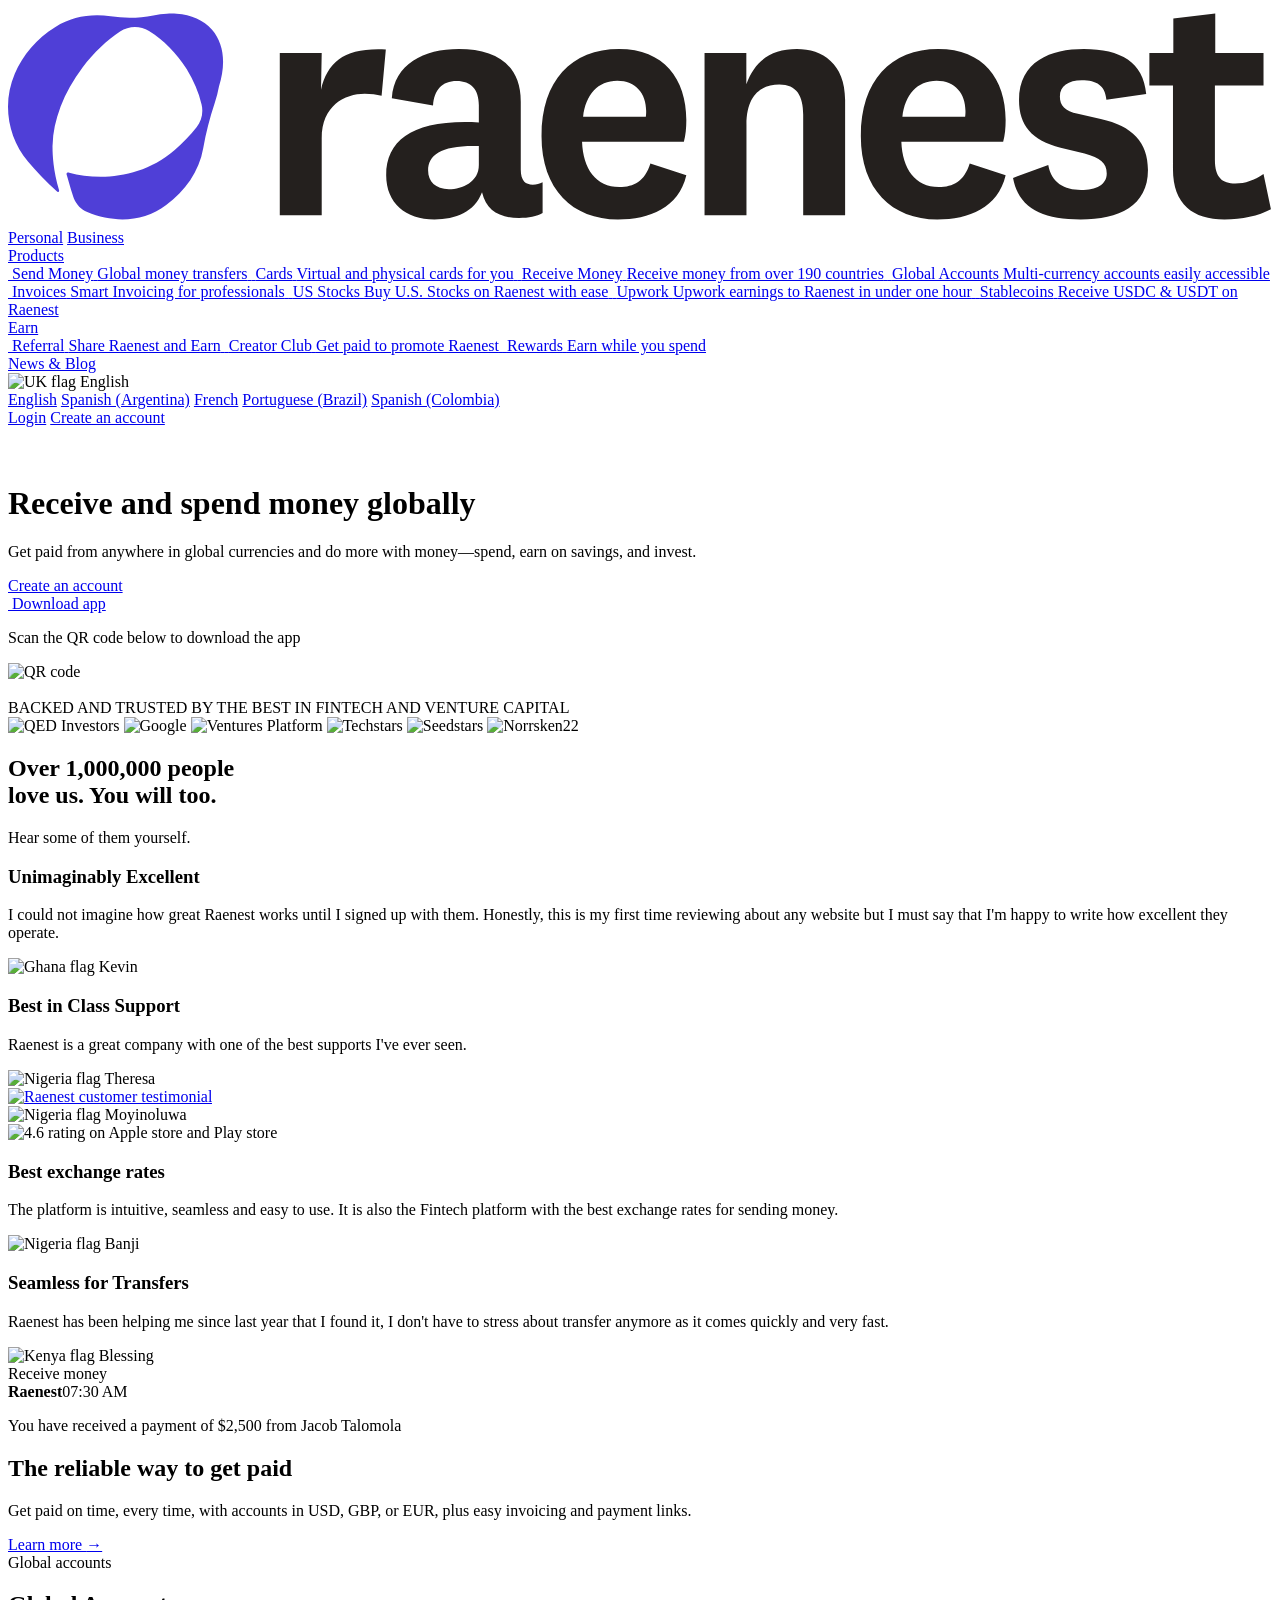
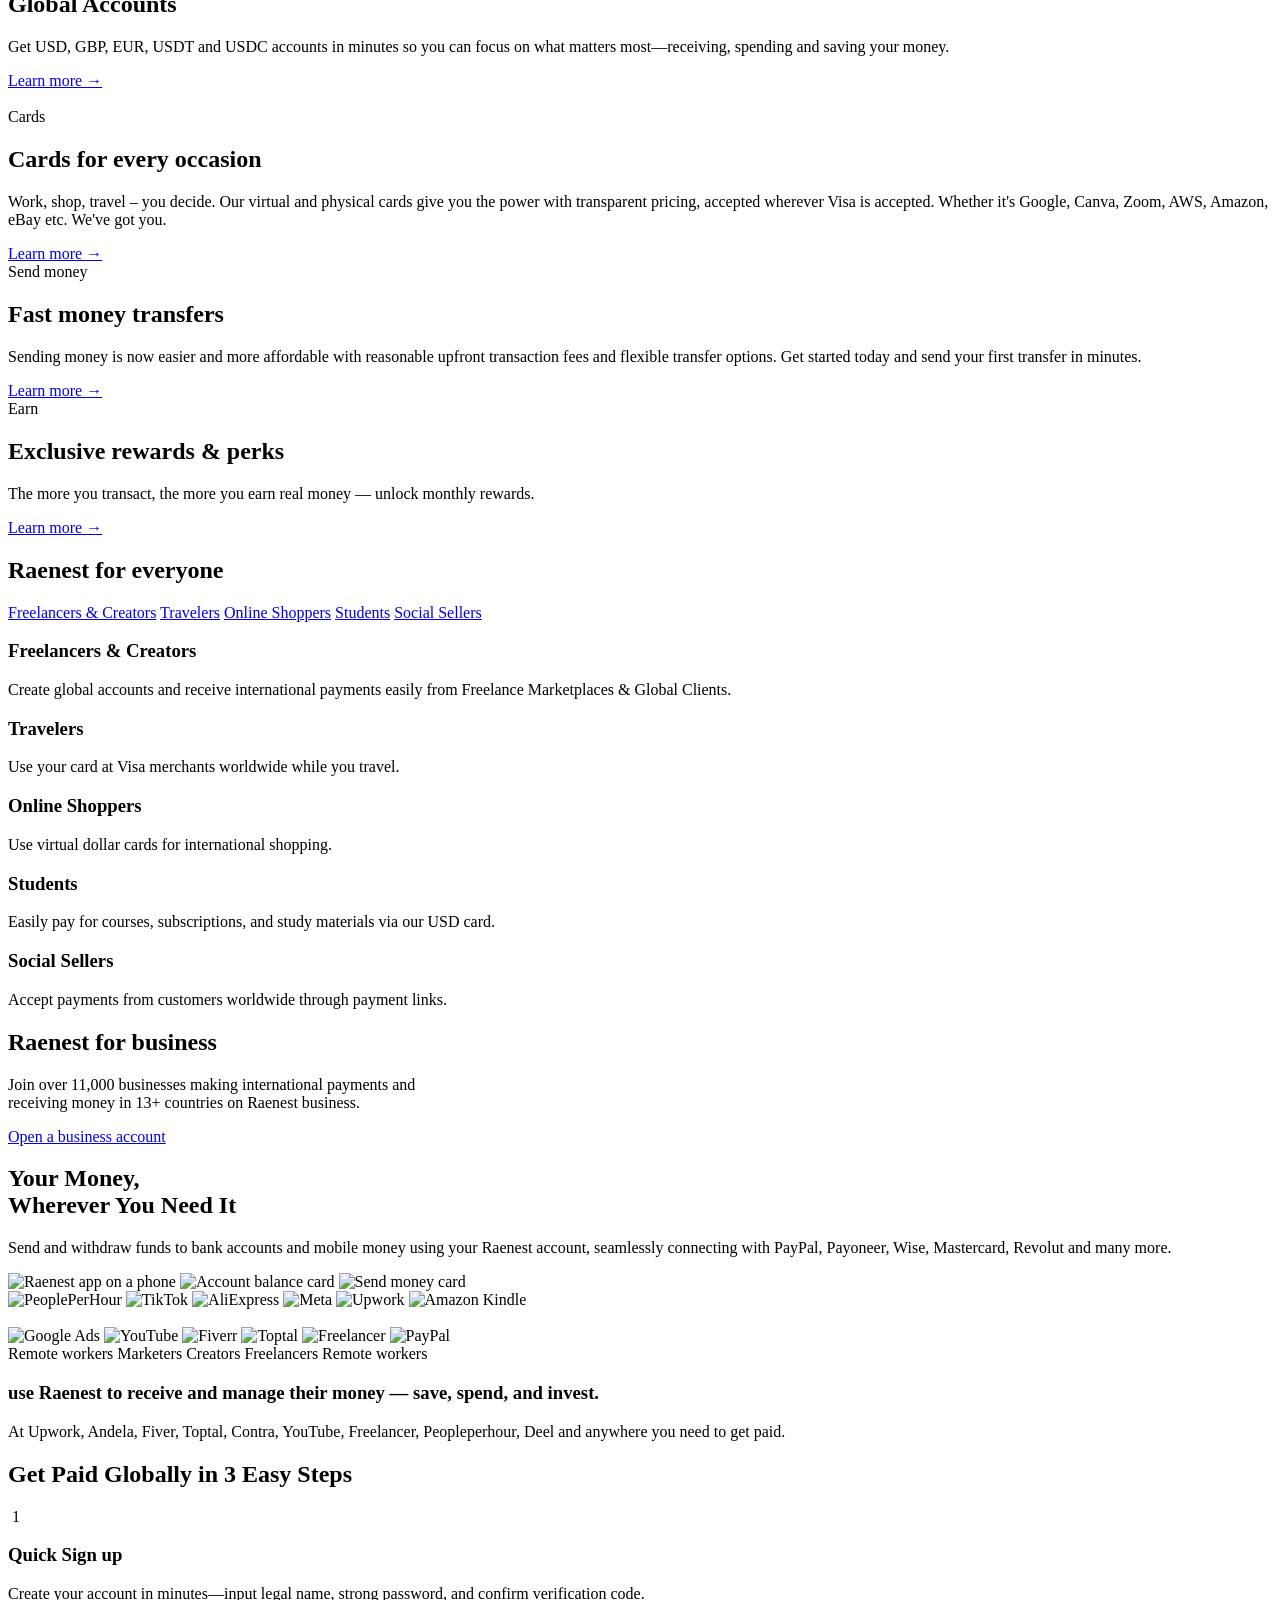
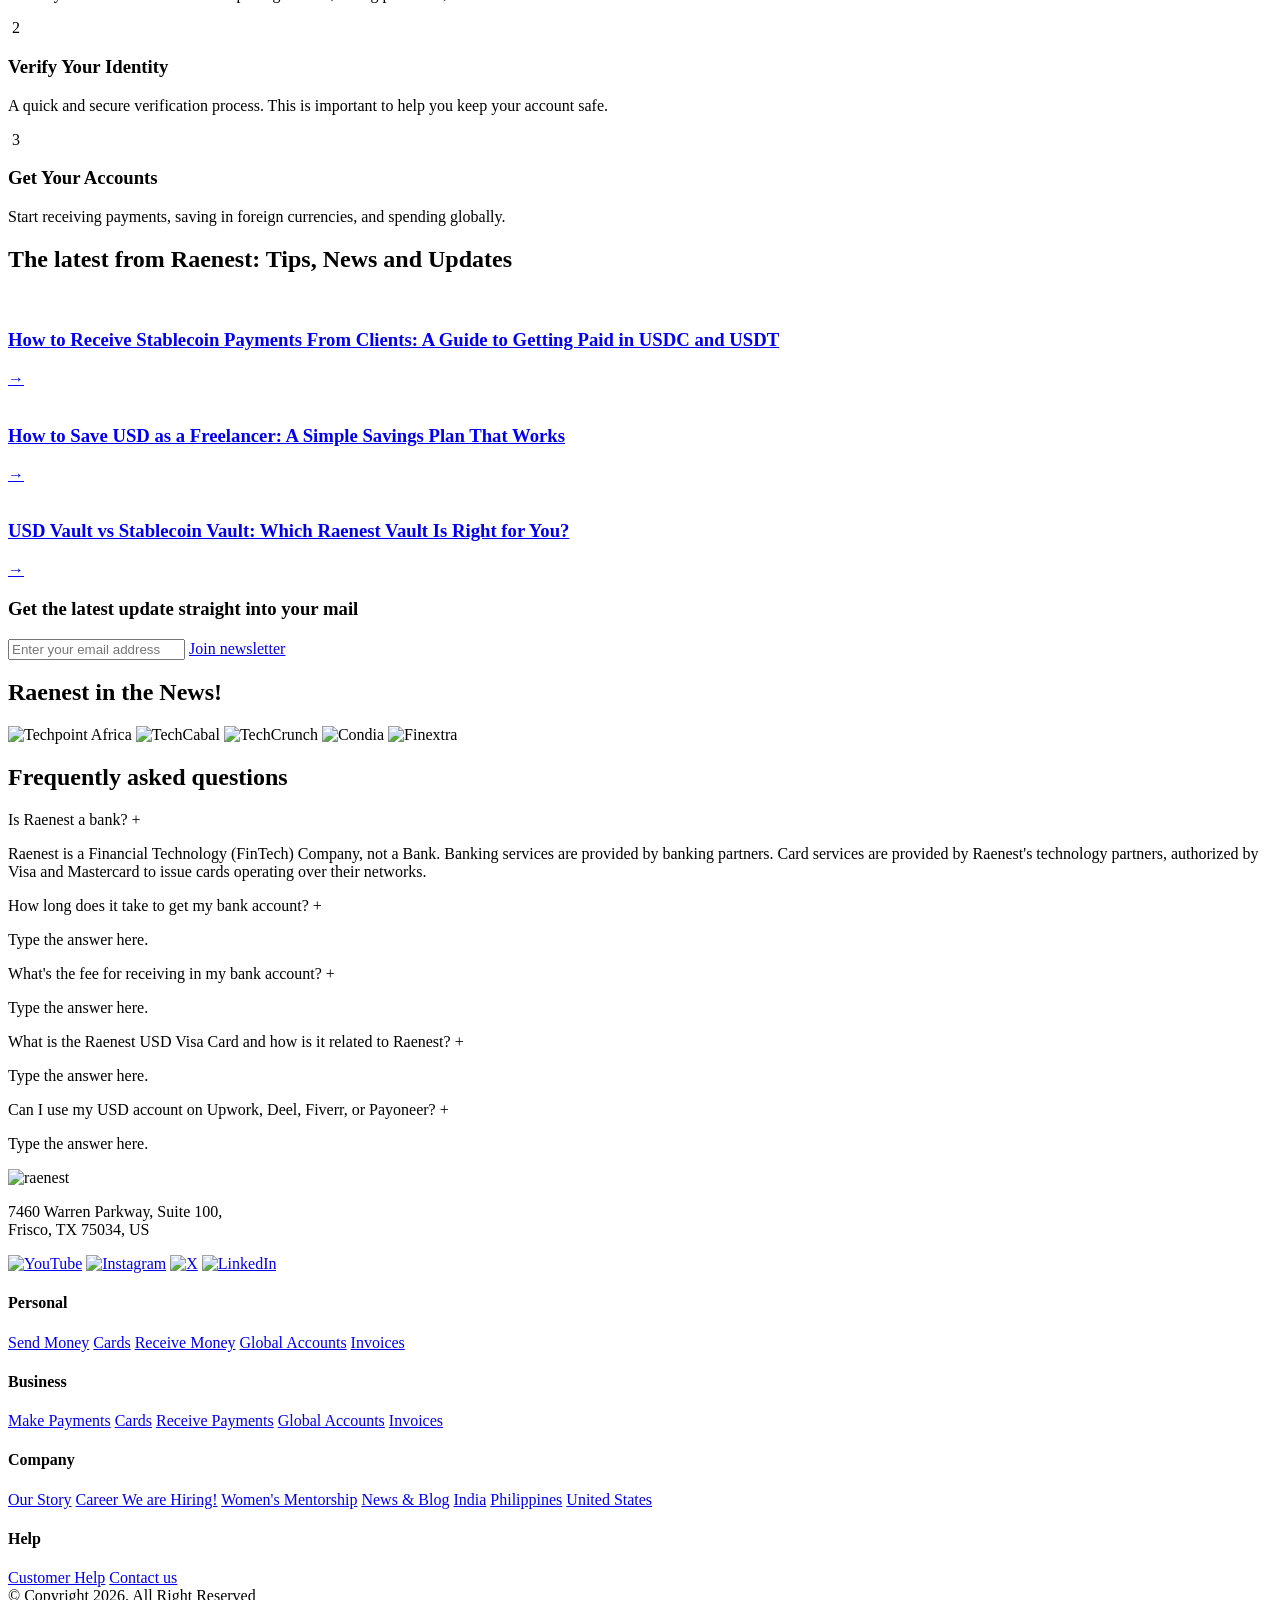
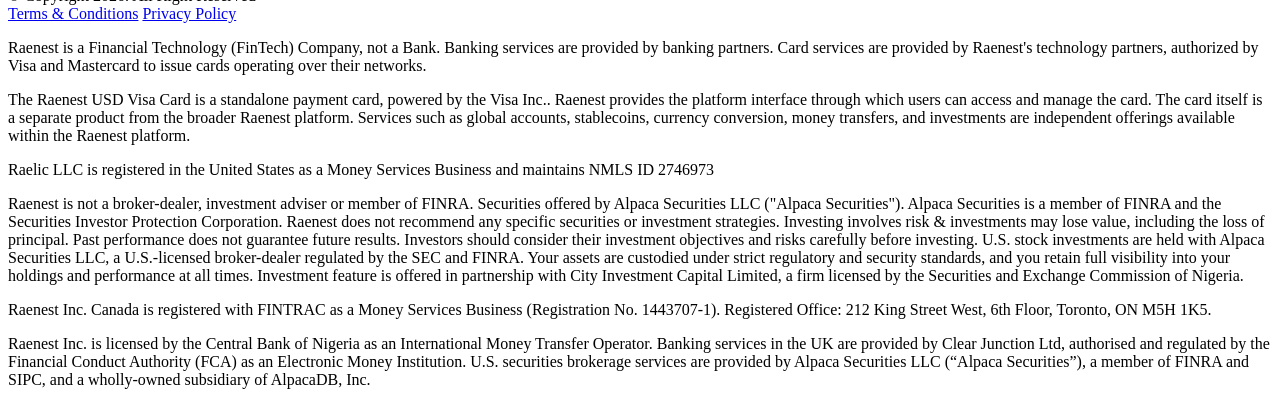
==== index.html @ df81b972 "Initial commit" ====
<!DOCTYPE html>
<html lang="en">
<head>
  <meta charset="UTF-8">
  <meta name="viewport" content="width=device-width, initial-scale=1.0">
  <title>Raenest</title>
  <link rel="stylesheet" href="project.css">
</head>
<body>

  <div class="navbar">

    <div class="nav-left">
      <img class="logo" src="download.svg" alt="raenest">
      <div class="pills">
        <a class="pill pill-active" href="#">Personal</a>
        <a class="pill" href="#">Business</a>
      </div>
    </div>

    <div class="nav-links">

      <div class="has-menu">
        <a class="nav-link" href="#">Products</a>

        <div class="menu">
          <div class="menu-box">

            <a href="#" class="menu-link">
              <span class="menu-icon"><img src="https://cdn.prod.website-files.com/67d8614570bbea9ea5932686/680ce2bf1e6a785ba85c13cb_Transfer.svg" alt=""></span>
              <span class="menu-text">
                <span class="menu-title">Send Money</span>
                <span class="menu-desc">Global money transfers</span>
              </span>
            </a>

            <a href="#" class="menu-link">
              <span class="menu-icon"><img src="https://cdn.prod.website-files.com/67d8614570bbea9ea5932686/68239c0dc29e29453547ee6a_cards.svg" alt=""></span>
              <span class="menu-text">
                <span class="menu-title">Cards</span>
                <span class="menu-desc">Virtual and physical cards for you</span>
              </span>
            </a>

            <a href="#" class="menu-link">
              <span class="menu-icon"><img src="https://cdn.prod.website-files.com/67d8614570bbea9ea5932686/680ce2a61e6a785ba85c078c_payment.svg" alt=""></span>
              <span class="menu-text">
                <span class="menu-title">Receive Money</span>
                <span class="menu-desc">Receive money from over 190 countries</span>
              </span>
            </a>

            <a href="#" class="menu-link">
              <span class="menu-icon"><img src="https://cdn.prod.website-files.com/67d8614570bbea9ea5932686/680ce2953da744757b732669_account.svg" alt=""></span>
              <span class="menu-text">
                <span class="menu-title">Global Accounts</span>
                <span class="menu-desc">Multi-currency accounts easily accessible</span>
              </span>
            </a>

            <a href="#" class="menu-link">
              <span class="menu-icon"><img src="https://cdn.prod.website-files.com/67d8614570bbea9ea5932686/680ce2d0e8ed903a584503c4_invoices.svg" alt=""></span>
              <span class="menu-text">
                <span class="menu-title">Invoices</span>
                <span class="menu-desc">Smart Invoicing for professionals</span>
              </span>
            </a>

            <a href="#" class="menu-link">
              <span class="menu-icon"><img src="https://cdn.prod.website-files.com/67d8614570bbea9ea5932686/695ce6f93717922d4d1199cd_Investment.png" alt=""></span>
              <span class="menu-text">
                <span class="menu-title">US Stocks</span>
                <span class="menu-desc">Buy U.S. Stocks on Raenest with ease</span>
              </span>
            </a>

            <a href="#" class="menu-link">
              <span class="menu-icon"><img src="https://cdn.prod.website-files.com/67d8614570bbea9ea5932686/696a46376def75bcf4f008f6_Icon.png" alt=""></span>
              <span class="menu-text">
                <span class="menu-title">Upwork</span>
                <span class="menu-desc">Upwork earnings to Raenest in under one hour</span>
              </span>
            </a>

            <a href="#" class="menu-link">
              <span class="menu-icon"><img src="https://cdn.prod.website-files.com/67d8614570bbea9ea5932686/696a7dbfd07b3600199ad467_Item.png" alt=""></span>
              <span class="menu-text">
                <span class="menu-title">Stablecoins</span>
                <span class="menu-desc">Receive USDC &amp; USDT on Raenest</span>
              </span>
            </a>

            <div class="menu-line"></div>

          </div>
        </div>
      </div>

      <div class="has-menu">
        <a class="nav-link" href="#">Earn</a>

        <div class="menu">
          <div class="menu-box earn-menu">

            <a href="#" class="menu-link">
              <span class="menu-icon"><img src="https://cdn.prod.website-files.com/67d8614570bbea9ea5932686/680ce36fd81697df3fcadbd6_Referrals.svg" alt=""></span>
              <span class="menu-text">
                <span class="menu-title">Referral</span>
                <span class="menu-desc">Share Raenest and Earn</span>
              </span>
            </a>

            <a href="#" class="menu-link">
              <span class="menu-icon"><img src="https://cdn.prod.website-files.com/67d8614570bbea9ea5932686/680ce2ec27b16308a5434836_Creator%20Club.svg" alt=""></span>
              <span class="menu-text">
                <span class="menu-title">Creator Club</span>
                <span class="menu-desc">Get paid to promote Raenest</span>
              </span>
            </a>

            <a href="#" class="menu-link">
              <span class="menu-icon"><img src="https://cdn.prod.website-files.com/67d8614570bbea9ea5932686/680ce343d4a3798fc70686c3_Rewards.svg" alt=""></span>
              <span class="menu-text">
                <span class="menu-title">Rewards</span>
                <span class="menu-desc">Earn while you spend</span>
              </span>
            </a>

            <div class="menu-line"></div>

          </div>
        </div>
      </div>

      <a class="nav-link" href="https://www.raenest.com/blog">News &amp; Blog</a>

    </div>

    <div class="nav-right">

      <div class="language">
        <img class="language-flag" src="https://cdn.prod.website-files.com/67d85bdb392a92fa03e2f524/6a8ad5b610c1d2eadf1f2178_united-kingdom%20(1).png" alt="UK flag">
        English
        <span class="language-arrow"></span>

        <div class="language-menu">
          <div class="language-list">
            <a href="https://www.raenest.com" class="current">English</a>
            <a href="https://www.raenest.com/es-ar">Spanish (Argentina)</a>
            <a href="https://www.raenest.com/fr">French</a>
            <a href="https://www.raenest.com/pt-br">Portuguese (Brazil)</a>
            <a href="https://www.raenest.com/es-co">Spanish (Colombia)</a>
          </div>
        </div>
      </div>

      <a href="https://app.raenest.com/" class="login-button">Login</a>
      <a href="https://app.raenest.com/register" class="signup-button">Create an account</a>

    </div>

  </div>

  <div class="hero">

    <img class="hero-background" src="https://cdn.prod.website-files.com/67d85bdb392a92fa03e2f524/681149da8df0d9921c04e3fc_hero%20bg.svg" alt="">

    <div class="hero-text">
      <img class="flag-strip" src="https://cdn.prod.website-files.com/67d85bdb392a92fa03e2f524/67fd3978144edecc8948f7ff_logo%20marquee.svg" alt="">

      <h1>Receive and spend money globally</h1>

      <p class="hero-description">Get paid from anywhere in global currencies and do more with money—spend, earn on savings, and invest.</p>

      <div class="hero-buttons">
        <a href="#" class="create-button">Create an account</a>

        <div class="download-area">
          <a href="#" class="download-button">
            <img class="store-icons" src="store-icons.svg" alt="">
            Download app
          </a>

          <div class="qr-popup">
            <div class="qr-card">
              <p>Scan the QR code below to download the app</p>
              <img src="https://cdn.prod.website-files.com/67d85bdb392a92fa03e2f524/697bfa5ae287c5ee4c604de9_176il45u_qr_code.png" alt="QR code">
            </div>
          </div>
        </div>
      </div>
    </div>

    <img class="hero-woman" src="https://cdn.prod.website-files.com/67d85bdb392a92fa03e2f524/67fd3b6d48813d28793babef_Hero%20img%20personal.webp" alt="">

    <img class="hero-card" src="https://cdn.prod.website-files.com/67d85bdb392a92fa03e2f524/67dd9af140daebeba53a0da1_hero%20UI%20elements-1.png" alt="">

  </div>

  <div class="trust-section">

    <div class="trust-title">
      BACKED AND TRUSTED BY THE BEST IN FINTECH AND VENTURE CAPITAL
    </div>

    <div class="partner-logos">
      <img src="https://cdn.prod.website-files.com/67d85bdb392a92fa03e2f524/67da66e25339e051897888ee_qed.png" alt="QED Investors">
      <img src="https://cdn.prod.website-files.com/67d85bdb392a92fa03e2f524/67da66e2ddf67bd881749128_google.png" alt="Google">
      <img src="https://cdn.prod.website-files.com/67d85bdb392a92fa03e2f524/67da66e289b6706c3b42531a_vp.png" alt="Ventures Platform">
      <img src="https://cdn.prod.website-files.com/67d85bdb392a92fa03e2f524/67da66e2ac4a8a6c96a04547_techstars.png" alt="Techstars">
      <img src="https://cdn.prod.website-files.com/67d85bdb392a92fa03e2f524/67da66e2a1e0321127b392e8_seedstars.png" alt="Seedstars">
      <img src="https://cdn.prod.website-files.com/67d85bdb392a92fa03e2f524/6970a42908ffd82bfbc701b1_61f171f1e7e4fd0fe075a36a_n22_logo_2-p-500%20(2)%201%20(1).png" alt="Norrsken22">
    </div>

    <div class="trust-heading">
      <h2>Over 1,000,000 people<br>love us. You will too.</h2>
      <p>Hear some of them yourself.</p>
    </div>

  </div>

  <div class="reviews">

    <div class="review-column">

      <div class="review-card">
        <h3>Unimaginably Excellent</h3>
        <p>I could not imagine how great Raenest works until I signed up with them. Honestly, this is my first time reviewing about any website but I must say that I'm happy to write how excellent they operate.</p>
        <div class="reviewer">
          <img src="https://cdn.prod.website-files.com/67d85bdb392a92fa03e2f524/6807d1d28d7497fd3f35af4a_GH.webp" alt="Ghana flag">
          <span>Kevin</span>
        </div>
      </div>

      <div class="review-card">
        <h3>Best in Class Support</h3>
        <p>Raenest is a great company with one of the best supports I've ever seen.</p>
        <div class="reviewer">
          <img src="https://cdn.prod.website-files.com/67d85bdb392a92fa03e2f524/6821d0d958e5afc24453688b_ng.svg" alt="Nigeria flag">
          <span>Theresa</span>
        </div>
      </div>

    </div>

    <div class="video-block">

      <div class="video-card">
        <a href="https://www.raenest.com/#" class="video-thumb">
          <img src="https://cdn.prod.website-files.com/67d85bdb392a92fa03e2f524/680c851c995fd04d3c69dbd0_Geegpay%20testimonal-p-500.jpg" alt="Raenest customer testimonial">
          <div class="play-icon">
            <span></span>
          </div>
        </a>

        <div class="video-reviewer">
          <img src="https://cdn.prod.website-files.com/67d85bdb392a92fa03e2f524/6821d0d958e5afc24453688b_ng.svg" alt="Nigeria flag">
          <span>Moyinoluwa</span>
        </div>
      </div>

      <div class="rating-area">
        <div class="rating-pill">
          <img src="https://cdn.prod.website-files.com/67d85bdb392a92fa03e2f524/67da765d766109f2885b3e8b_store-rating.png" alt="4.6 rating on Apple store and Play store">
        </div>
      </div>

    </div>

    <div class="review-column">

      <div class="review-card">
        <h3>Best exchange rates</h3>
        <p>The platform is intuitive, seamless and easy to use. It is also the Fintech platform with the best exchange rates for sending money.</p>
        <div class="reviewer">
          <img src="https://cdn.prod.website-files.com/67d85bdb392a92fa03e2f524/6821d0d958e5afc24453688b_ng.svg" alt="Nigeria flag">
          <span>Banji</span>
        </div>
      </div>

      <div class="review-card">
        <h3>Seamless for Transfers</h3>
        <p>Raenest has been helping me since last year that I found it, I don't have to stress about transfer anymore as it comes quickly and very fast.</p>
        <div class="reviewer">
          <img src="https://cdn.prod.website-files.com/67d85bdb392a92fa03e2f524/6821d0d9dca1f99797d96f65_kny.svg" alt="Kenya flag">
          <span>Blessing</span>
        </div>
      </div>

    </div>

  </div>

  <div class="feature-stack">

    <div class="feature feature-receive">
      <div class="shade"></div>
      <span class="feature-label">Receive money</span>

      <div class="notification">
        <div class="notification-top"><b>Raenest</b><span>07:30 AM</span></div>
        <p>You have received a payment of $2,500 from Jacob Talomola</p>
      </div>

      <div class="feature-text">
        <h2>The reliable way to get paid</h2>
        <p>Get paid on time, every time, with accounts in USD, GBP, or EUR, plus easy invoicing and payment links.</p>
        <a href="#" class="learn-link">Learn more <span class="arrow-dot">&#8594;</span></a>
      </div>
    </div>

    <div class="feature feature-global">
      <div class="shade"></div>
      <span class="feature-label">Global accounts</span>

      <div class="feature-text">
        <h2>Global Accounts</h2>
        <p>Get USD, GBP, EUR, USDT and USDC accounts in minutes so you can focus on what matters most—receiving, spending and saving your money.</p>
        <a href="#" class="learn-link">Learn more <span class="arrow-dot">&#8594;</span></a>
      </div>

      <img class="floating-image" src="https://cdn.prod.website-files.com/67d85bdb392a92fa03e2f524/67dbf3dd29d1f0d510cbbadb_slider%201%20ui%20element%2002.svg" alt="">
    </div>

    <div class="feature feature-cards">
      <div class="shade"></div>
      <span class="feature-label">Cards</span>

      <img class="floating-image" src="https://cdn.prod.website-files.com/67d85bdb392a92fa03e2f524/67dd9af140daebeba53a0da1_hero%20UI%20elements-1.png" alt="">

      <div class="feature-text">
        <h2>Cards for every occasion</h2>
        <p>Work, shop, travel – you decide. Our virtual and physical cards give you the power with transparent pricing, accepted wherever Visa is accepted. Whether it's Google, Canva, Zoom, AWS, Amazon, eBay etc. We've got you.</p>
        <a href="#" class="learn-link">Learn more <span class="arrow-dot">&#8594;</span></a>
      </div>
    </div>

    <div class="feature feature-send">
      <div class="shade"></div>
      <span class="feature-label">Send money</span>

      <div class="feature-text">
        <h2>Fast money transfers</h2>
        <p>Sending money is now easier and more affordable with reasonable upfront transaction fees and flexible transfer options. Get started today and send your first transfer in minutes.</p>
        <a href="#" class="learn-link">Learn more <span class="arrow-dot">&#8594;</span></a>
      </div>
    </div>

    <div class="feature feature-earn">
      <div class="shade"></div>
      <span class="feature-label">Earn</span>

      <div class="feature-text">
        <h2>Exclusive rewards &amp; perks</h2>
        <p>The more you transact, the more you earn real money — unlock monthly rewards.</p>
        <a href="#" class="learn-link">Learn more <span class="arrow-dot">&#8594;</span></a>
      </div>
    </div>

  </div>

  <div class="audience">

    <div class="audience-top">
      <h2>Raenest for everyone</h2>

      <div class="audience-tabs">
        <a href="#freelancers" class="audience-tab">Freelancers &amp; Creators</a>
        <a href="#travelers" class="audience-tab">Travelers</a>
        <a href="#shoppers" class="audience-tab">Online Shoppers</a>
        <a href="#students" class="audience-tab">Students</a>
        <a href="#sellers" class="audience-tab">Social Sellers</a>
      </div>
    </div>

    <div class="audience-row">

      <div class="audience-card card-freelancer" id="freelancers">
        <div class="shade"></div>
        <h3>Freelancers &amp; Creators</h3>
        <p>Create global accounts and receive international payments easily from Freelance Marketplaces &amp; Global Clients.</p>
      </div>

      <div class="audience-card card-traveler" id="travelers">
        <div class="shade"></div>
        <h3>Travelers</h3>
        <p>Use your card at Visa merchants worldwide while you travel.</p>
      </div>

      <div class="audience-card card-shopper" id="shoppers">
        <div class="shade"></div>
        <h3>Online Shoppers</h3>
        <p>Use virtual dollar cards for international shopping.</p>
      </div>

      <div class="audience-card card-student" id="students">
        <div class="shade"></div>
        <h3>Students</h3>
        <p>Easily pay for courses, subscriptions, and study materials via our USD card.</p>
      </div>

      <div class="audience-card card-seller" id="sellers">
        <div class="shade"></div>
        <h3>Social Sellers</h3>
        <p>Accept payments from customers worldwide through payment links.</p>
      </div>

    </div>

  </div>

  <div class="business-banner">
    <div>
      <h2>Raenest for business</h2>
      <p>Join over 11,000 businesses making international payments and<br>receiving money in 13+ countries on Raenest business.</p>
      <a href="https://app.raenest.com/register" class="banner-button">Open a business account</a>
    </div>
  </div>

  <div class="money">

    <div class="money-text">
      <h2>Your Money,<br>Wherever You Need It</h2>
      <p>Send and withdraw funds to bank accounts and mobile money using your Raenest account, seamlessly connecting with PayPal, Payoneer, Wise, Mastercard, Revolut and many more.</p>
    </div>

    <div class="money-visual">
      <img class="phone" src="https://cdn.prod.website-files.com/67d85bdb392a92fa03e2f524/682f5419c71336ffd4733404_Raenest%20Standing%20mockup%201.webp" alt="Raenest app on a phone">
      <img class="balance-card" src="https://cdn.prod.website-files.com/67d85bdb392a92fa03e2f524/67fe71a81bd4684160470954_money%20everywhere1.svg" alt="Account balance card">
      <img class="send-card" src="https://cdn.prod.website-files.com/67d85bdb392a92fa03e2f524/67fe71652abb49bf3261e1db_money%20everywhere2.svg" alt="Send money card">
    </div>

  </div>

  <div class="logo-section">

    <div class="side-logos">
      <img src="https://cdn.prod.website-files.com/67d85bdb392a92fa03e2f524/67dc4bf00f633246ea915879_Creator-company%20logos.png" alt="PeoplePerHour">
      <img src="https://cdn.prod.website-files.com/67d85bdb392a92fa03e2f524/67dc4bf052cb35311f420225_Creator-company%20logos-1.png" alt="TikTok">
      <img src="https://cdn.prod.website-files.com/67d85bdb392a92fa03e2f524/67dc4bf022e80fd8a66d3653_Creator-company%20logos-2.png" alt="AliExpress">
      <img src="https://cdn.prod.website-files.com/67d85bdb392a92fa03e2f524/67dc4bf0cf673574048ae41c_Creator-company%20logos-3.png" alt="Meta">
      <img src="https://cdn.prod.website-files.com/67d85bdb392a92fa03e2f524/67dc4bf0763643399f2bbbe7_Creator-company%20logos-4.png" alt="Upwork">
      <img src="https://cdn.prod.website-files.com/67d85bdb392a92fa03e2f524/67dc4bf0763643399f2bbbfc_Creator-company%20logos-5.png" alt="Amazon Kindle">
    </div>

    <div class="card-fan">
      <img class="fan-back" src="https://cdn.prod.website-files.com/67d85bdb392a92fa03e2f524/6819d4702c0fd378b392551c_Image%20back.webp" alt="">
      <img class="fan-middle" src="https://cdn.prod.website-files.com/67d85bdb392a92fa03e2f524/67fe1f188cca21f55a1c3e34_Image%20middle.webp" alt="">
      <img class="fan-front" src="https://cdn.prod.website-files.com/67d85bdb392a92fa03e2f524/67fe1f1810c4b7073c1eb0fd_image%20front.webp" alt="">
    </div>

    <div class="side-logos">
      <img src="https://cdn.prod.website-files.com/67d85bdb392a92fa03e2f524/67dc4e394bf57ab612274344_creator%20company%20logo-%20right%2006.png" alt="Google Ads">
      <img src="https://cdn.prod.website-files.com/67d85bdb392a92fa03e2f524/67dc4e39f5ac94f893e83220_creator%20company%20logo-%20right%2005.png" alt="YouTube">
      <img src="https://cdn.prod.website-files.com/67d85bdb392a92fa03e2f524/67dc4e392598c0616673cb3e_creator%20company%20logo-%20right%2003.png" alt="Fiverr">
      <img src="https://cdn.prod.website-files.com/67d85bdb392a92fa03e2f524/67dc4e39b0a720d79dbbdd76_creator%20company%20logo-%20right%2004.png" alt="Toptal">
      <img src="https://cdn.prod.website-files.com/67d85bdb392a92fa03e2f524/67dc4e39ec187bfc99953077_creator%20company%20logo-%20right%2002.png" alt="Freelancer">
      <img src="https://cdn.prod.website-files.com/67d85bdb392a92fa03e2f524/67dc4e390ab7c383a4149381_creator%20company%20logo-%20right%2001.png" alt="PayPal">
    </div>

  </div>

  <div class="word-section">

    <div class="word-window">
      <div class="word-list">
        <span>Remote workers</span>
        <span>Marketers</span>
        <span>Creators</span>
        <span>Freelancers</span>
        <span>Remote workers</span>
      </div>
    </div>

    <h3>use Raenest to receive and manage their money — save, spend, and invest.</h3>

    <p>At Upwork, Andela, Fiver, Toptal, Contra, YouTube, Freelancer, Peopleperhour, Deel and anywhere you need to get paid.</p>

  </div>

  <div class="steps">

    <h2>Get Paid Globally in 3 Easy Steps</h2>

    <div class="steps-row">

      <div class="step-card">
        <div class="step-top">
          <img class="signup-img" src="https://cdn.prod.website-files.com/67d85bdb392a92fa03e2f524/67deaf884b0b9419f973baef_Paid%20Globally%20img.png" alt="">
          <span class="step-badge">1</span>
        </div>
        <div class="step-bottom">
          <h3>Quick Sign up</h3>
          <p>Create your account in minutes—input legal name, strong password, and confirm verification code.</p>
        </div>
      </div>

      <div class="step-card">
        <div class="step-top">
          <img class="verify-img" src="https://cdn.prod.website-files.com/67d85bdb392a92fa03e2f524/67deaf882eff45c1fa839dbd_Paid%20Globally%20img%202.png" alt="">
          <span class="step-badge">2</span>
        </div>
        <div class="step-bottom">
          <h3>Verify Your Identity</h3>
          <p>A quick and secure verification process. This is important to help you keep your account safe.</p>
        </div>
      </div>

      <div class="step-card">
        <div class="step-top">
          <img class="accounts-img" src="https://cdn.prod.website-files.com/67d85bdb392a92fa03e2f524/680a8ffc246faf7a360ef5bf_3%20steps%20personal%203rd.webp" alt="">
          <span class="step-badge">3</span>
        </div>
        <div class="step-bottom">
          <h3>Get Your Accounts</h3>
          <p>Start receiving payments, saving in foreign currencies, and spending globally.</p>
        </div>
      </div>

    </div>
  </div>

  <div class="blog">

    <h2>The latest from Raenest: Tips, News and Updates</h2>

    <div class="blog-row">

      <a href="#" class="blog-card">
        <div class="blog-img">
          <img src="https://cdn.prod.website-files.com/67d8614570bbea9ea5932686/6aeb5631c6ea77515058d1ca_how%20to%20receive%20stablecoin.png" alt="">
        </div>
        <h3>How to Receive Stablecoin Payments From Clients: A Guide to Getting Paid in USDC and USDT</h3>
        <span class="blog-arrow">&#8594;</span>
      </a>

      <a href="#" class="blog-card">
        <div class="blog-img">
          <img src="https://cdn.prod.website-files.com/67d8614570bbea9ea5932686/6aeb4e02970096c683067dca_How%20to%20save%20in%20USD.png" alt="">
        </div>
        <h3>How to Save USD as a Freelancer: A Simple Savings Plan That Works</h3>
        <span class="blog-arrow">&#8594;</span>
      </a>

      <a href="#" class="blog-card">
        <div class="blog-img">
          <img src="https://cdn.prod.website-files.com/67d8614570bbea9ea5932686/6aeb41f84e2b49672719824b_usd%20vs%20stablecoin.png" alt="">
        </div>
        <h3>USD Vault vs Stablecoin Vault: Which Raenest Vault Is Right for You?</h3>
        <span class="blog-arrow">&#8594;</span>
      </a>

    </div>

    <div class="newsletter">
      <h3>Get the latest update straight into your mail</h3>

      <div class="newsletter-form">
        <input type="text" placeholder="Enter your email address">
        <a href="#" class="newsletter-button">Join newsletter</a>
      </div>
    </div>

  </div>

  <div class="press">

    <h2>Raenest in the News!</h2>

    <div class="press-logos">
      <img class="techpoint" src="https://cdn.prod.website-files.com/67d85bdb392a92fa03e2f524/6974d282ff50ab3842ae30f0_images%20(4).png" alt="Techpoint Africa">
      <img class="techcabal" src="https://cdn.prod.website-files.com/67d85bdb392a92fa03e2f524/6974d2188a5346d4453f3396_TC-Logos_TC-Logo-_-Orange-Combination-Mark-p-1600.png" alt="TechCabal">
      <img class="techcrunch" src="PASTE-TECHCRUNCH-URL-HERE" alt="TechCrunch">
      <img class="condia" src="https://cdn.prod.website-files.com/67d85bdb392a92fa03e2f524/6974d1e6c08b68dd8a635dd7_logo-condia.b26a2aa3.png" alt="Condia">
      <img class="finextra" src="https://cdn.prod.website-files.com/67d85bdb392a92fa03e2f524/6970ab3af79887faec24d46a_finextra-logo.png" alt="Finextra">
    </div>

  </div>

  <div class="faq">

    <h2>Frequently asked questions</h2>

    <div class="faq-list">

      <div class="faq-item">
        <div class="faq-question">Is Raenest a bank? <span class="faq-icon">+</span></div>
        <p class="faq-answer">Raenest is a Financial Technology (FinTech) Company, not a Bank. Banking services are provided by banking partners. Card services are provided by Raenest's technology partners, authorized by Visa and Mastercard to issue cards operating over their networks.</p>
      </div>

      <div class="faq-item">
        <div class="faq-question">How long does it take to get my bank account? <span class="faq-icon">+</span></div>
        <p class="faq-answer">Type the answer here.</p>
      </div>

      <div class="faq-item">
        <div class="faq-question">What's the fee for receiving in my bank account? <span class="faq-icon">+</span></div>
        <p class="faq-answer">Type the answer here.</p>
      </div>

      <div class="faq-item">
        <div class="faq-question">What is the Raenest USD Visa Card and how is it related to Raenest? <span class="faq-icon">+</span></div>
        <p class="faq-answer">Type the answer here.</p>
      </div>

      <div class="faq-item">
        <div class="faq-question">Can I use my USD account on Upwork, Deel, Fiverr, or Payoneer? <span class="faq-icon">+</span></div>
        <p class="faq-answer">Type the answer here.</p>
      </div>

    </div>

  </div>

  <div class="footer">
    <div class="footer-content">

      <div class="footer-top">

        <div class="footer-left">
          <img class="footer-logo" src="PASTE-WHITE-LOGO-URL-HERE" alt="raenest">
          <p class="footer-address">7460 Warren Parkway, Suite 100,<br>Frisco, TX 75034, US</p>
          <div class="footer-social">
            <a href="#"><img src="PASTE-YOUTUBE-ICON-URL-HERE" alt="YouTube"></a>
            <a href="#"><img src="PASTE-INSTAGRAM-ICON-URL-HERE" alt="Instagram"></a>
            <a href="#"><img src="PASTE-X-ICON-URL-HERE" alt="X"></a>
            <a href="#"><img src="PASTE-LINKEDIN-ICON-URL-HERE" alt="LinkedIn"></a>
          </div>
        </div>

        <div class="footer-nav">

          <div class="footer-column">
            <h4>Personal</h4>
            <a href="#">Send Money</a>
            <a href="#">Cards</a>
            <a href="#">Receive Money</a>
            <a href="#">Global Accounts</a>
            <a href="#">Invoices</a>
          </div>

          <div class="footer-column">
            <h4>Business</h4>
            <a href="#">Make Payments</a>
            <a href="#">Cards</a>
            <a href="#">Receive Payments</a>
            <a href="#">Global Accounts</a>
            <a href="#">Invoices</a>
          </div>

          <div class="footer-column">
            <h4>Company</h4>
            <a href="#">Our Story</a>
            <a href="#" class="career">Career <span class="hiring">We are Hiring!</span></a>
            <a href="#">Women's Mentorship</a>
            <a href="https://www.raenest.com/blog">News &amp; Blog</a>
            <a href="#">India</a>
            <a href="#">Philippines</a>
            <a href="#">United States</a>
          </div>

          <div class="footer-column">
            <h4>Help</h4>
            <a href="#">Customer Help</a>
            <a href="#">Contact us</a>
          </div>

        </div>
      </div>

      <div class="footer-bar">
        <span class="copyright">© Copyright 2026. All Right Reserved</span>
        <div class="footer-legal">
          <a href="#">Terms &amp; Conditions</a>
          <a href="#">Privacy Policy</a>
        </div>
      </div>

      <div class="footer-text">
        <p>Raenest is a Financial Technology (FinTech) Company, not a Bank. Banking services are provided by banking partners. Card services are provided by Raenest's technology partners, authorized by Visa and Mastercard to issue cards operating over their networks.</p>

        <p>The Raenest USD Visa Card is a standalone payment card, powered by the Visa Inc.. Raenest provides the platform interface through which users can access and manage the card. The card itself is a separate product from the broader Raenest platform. Services such as global accounts, stablecoins, currency conversion, money transfers, and investments are independent offerings available within the Raenest platform.</p>

        <p>Raelic LLC is registered in the United States as a Money Services Business and maintains NMLS ID 2746973</p>

        <p>Raenest is not a broker-dealer, investment adviser or member of FINRA. Securities offered by Alpaca Securities LLC ("Alpaca Securities"). Alpaca Securities is a member of FINRA and the Securities Investor Protection Corporation. Raenest does not recommend any specific securities or investment strategies. Investing involves risk &amp; investments may lose value, including the loss of principal. Past performance does not guarantee future results. Investors should consider their investment objectives and risks carefully before investing. U.S. stock investments are held with Alpaca Securities LLC, a U.S.-licensed broker-dealer regulated by the SEC and FINRA. Your assets are custodied under strict regulatory and security standards, and you retain full visibility into your holdings and performance at all times. Investment feature is offered in partnership with City Investment Capital Limited, a firm licensed by the Securities and Exchange Commission of Nigeria.</p>

        <p>Raenest Inc. Canada is registered with FINTRAC as a Money Services Business (Registration No. 1443707-1). Registered Office: 212 King Street West, 6th Floor, Toronto, ON M5H 1K5.</p>

        <p>Raenest Inc. is licensed by the Central Bank of Nigeria as an International Money Transfer Operator. Banking services in the UK are provided by Clear Junction Ltd, authorised and regulated by the Financial Conduct Authority (FCA) as an Electronic Money Institution. U.S. securities brokerage services are provided by Alpaca Securities LLC (“Alpaca Securities”), a member of FINRA and SIPC, and a wholly-owned subsidiary of AlpacaDB, Inc.</p>
      </div>

    </div>
  </div>

</body>
</html>
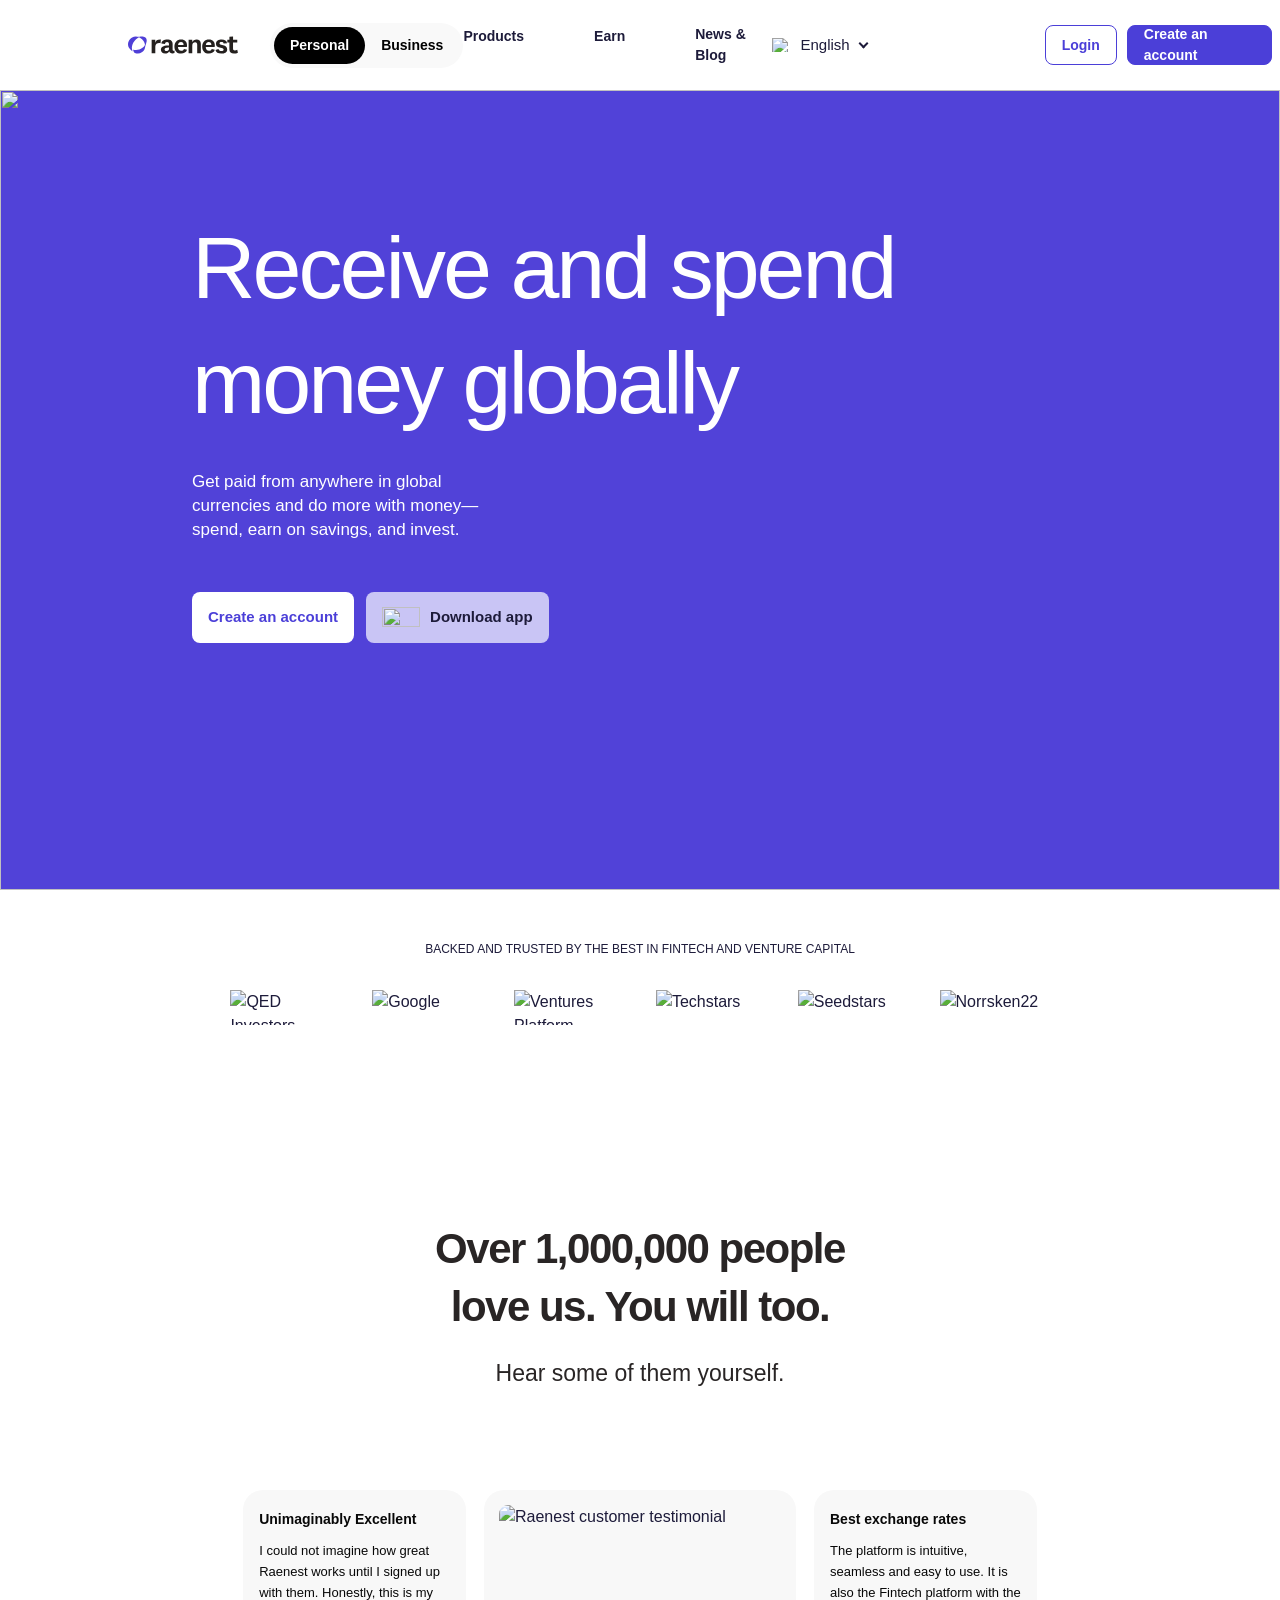
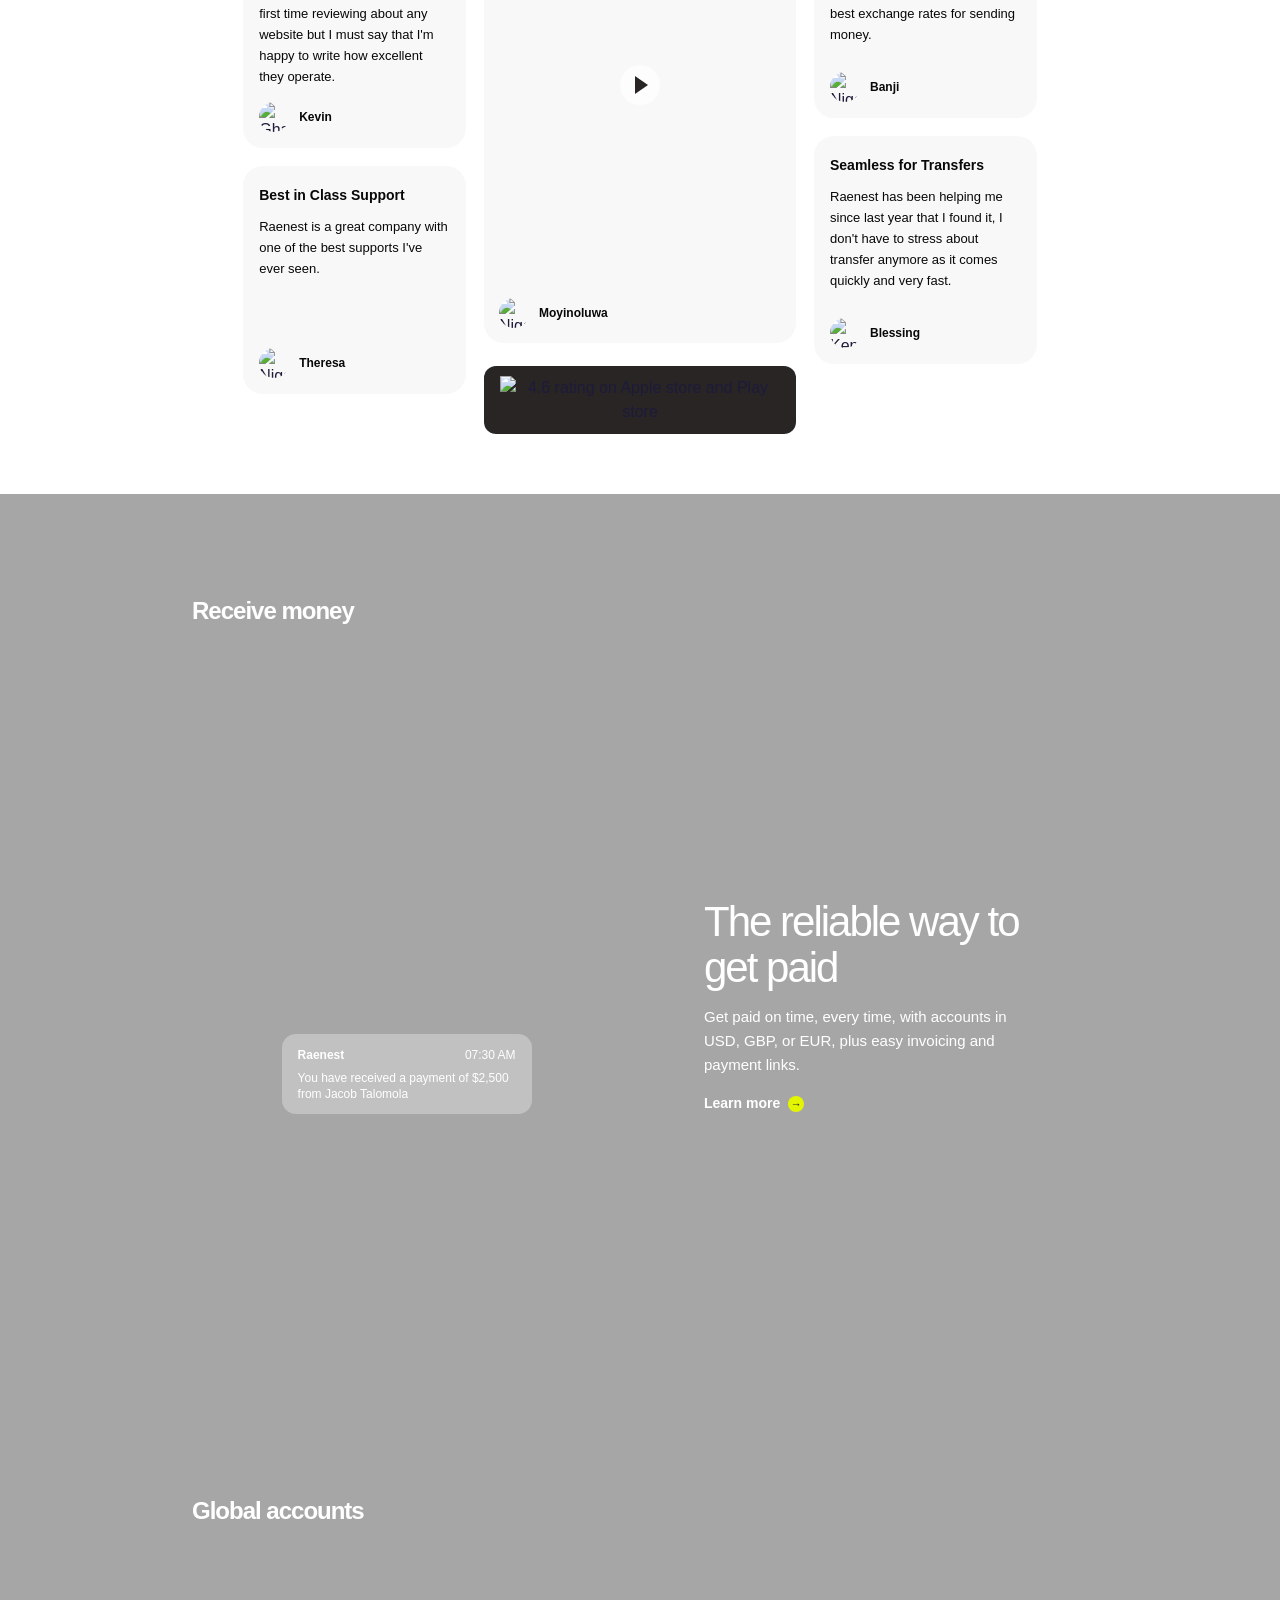
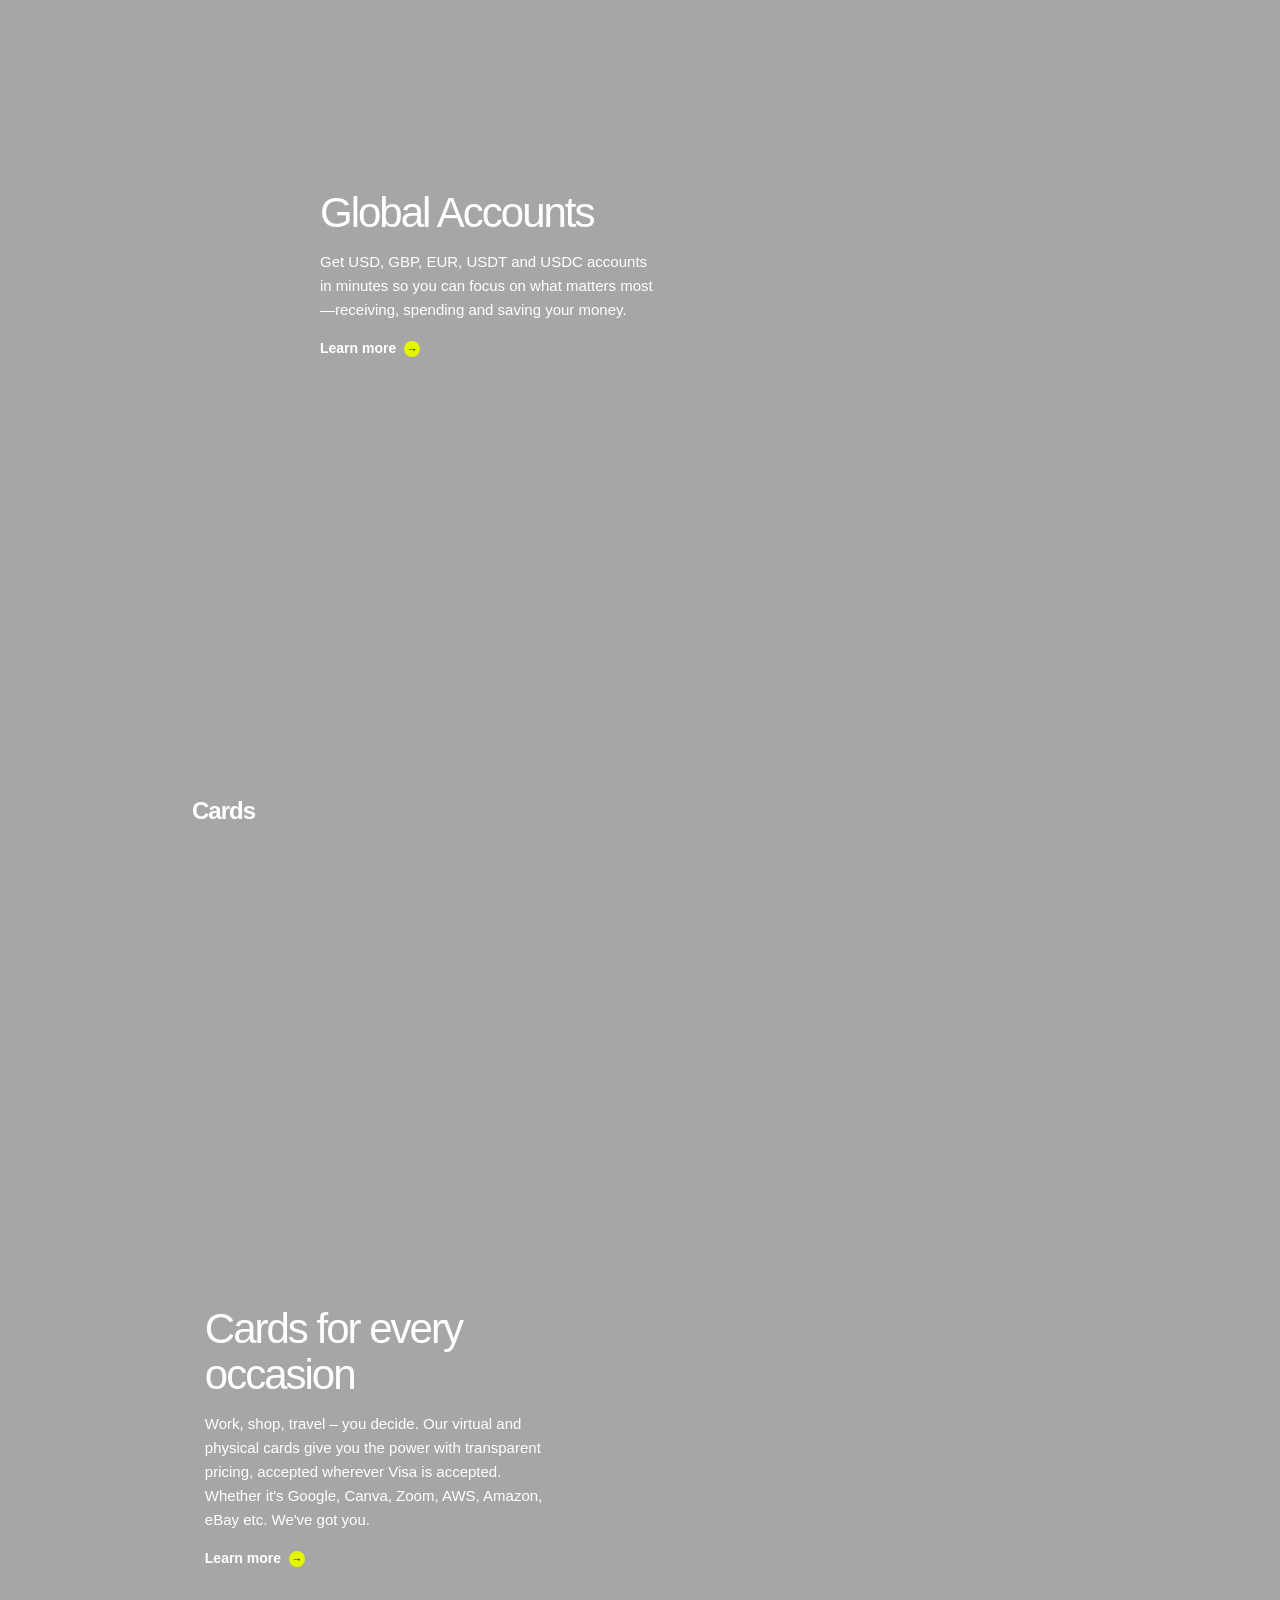
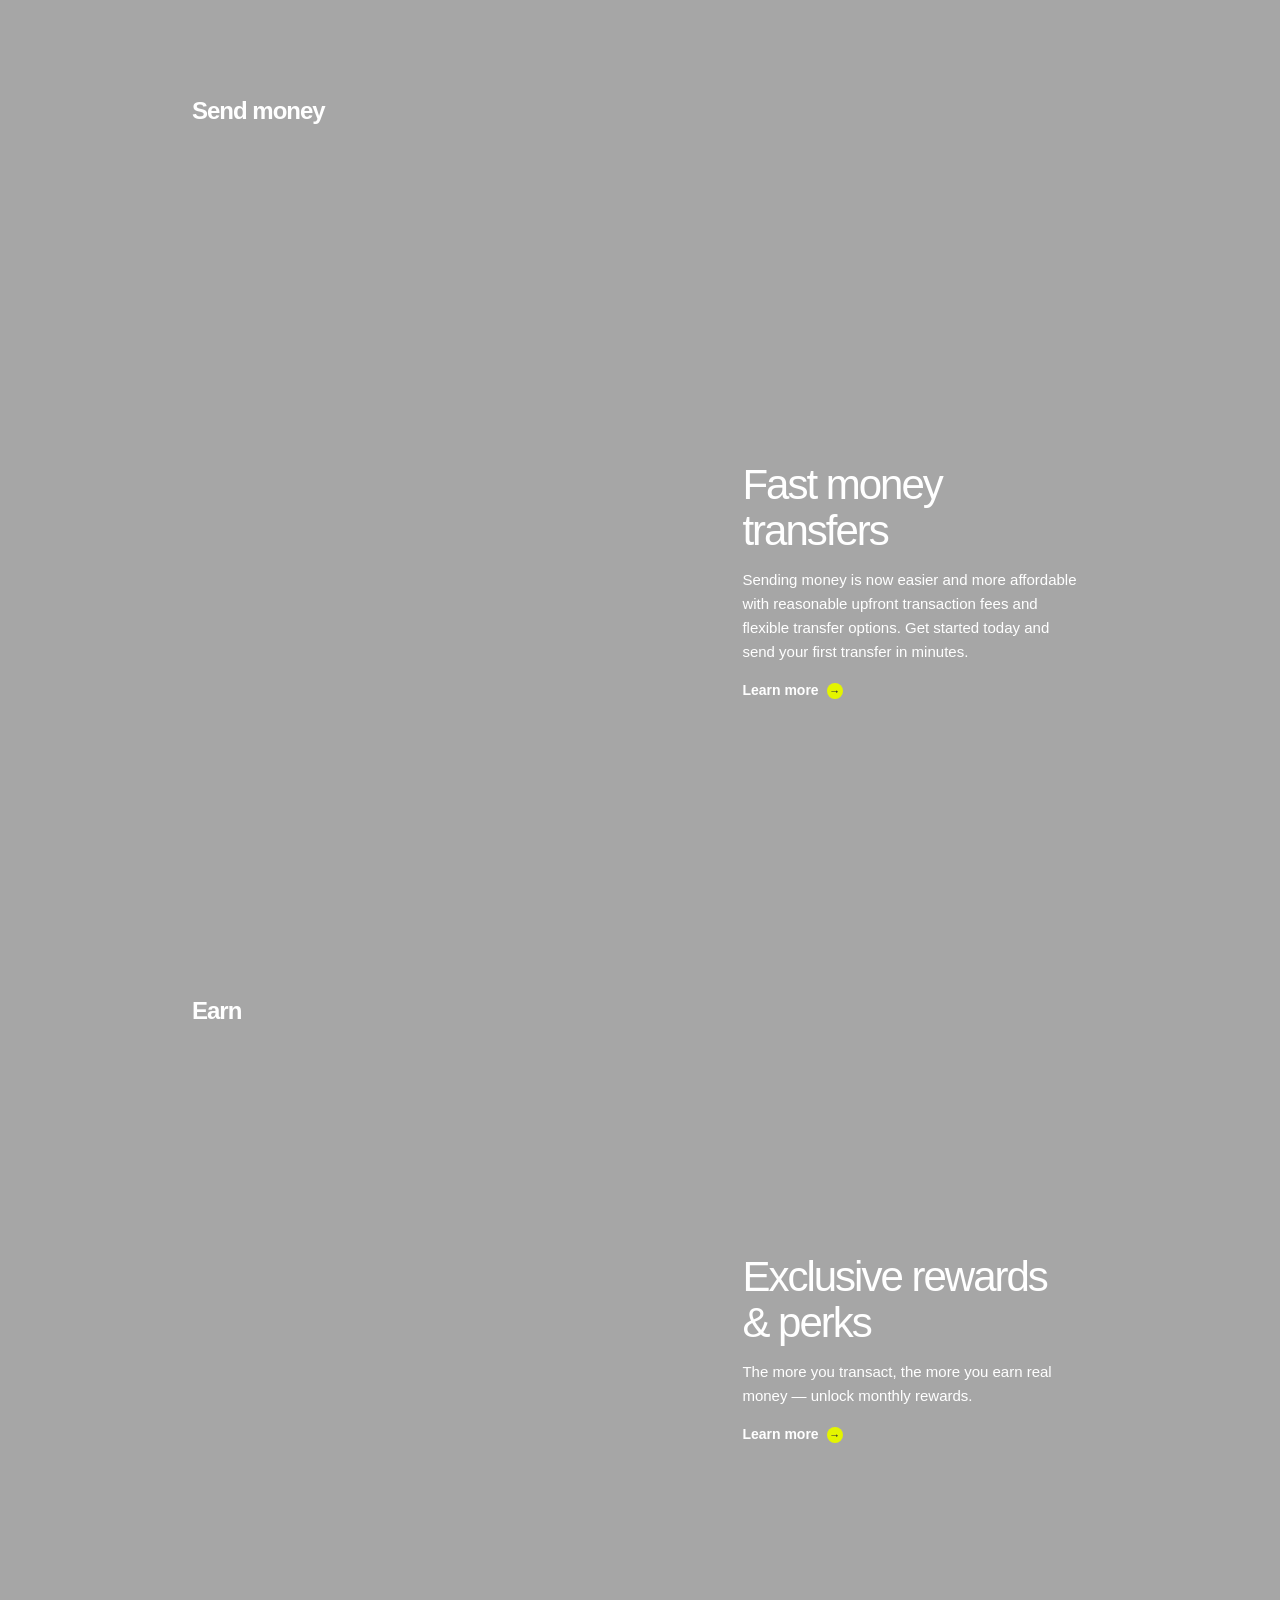
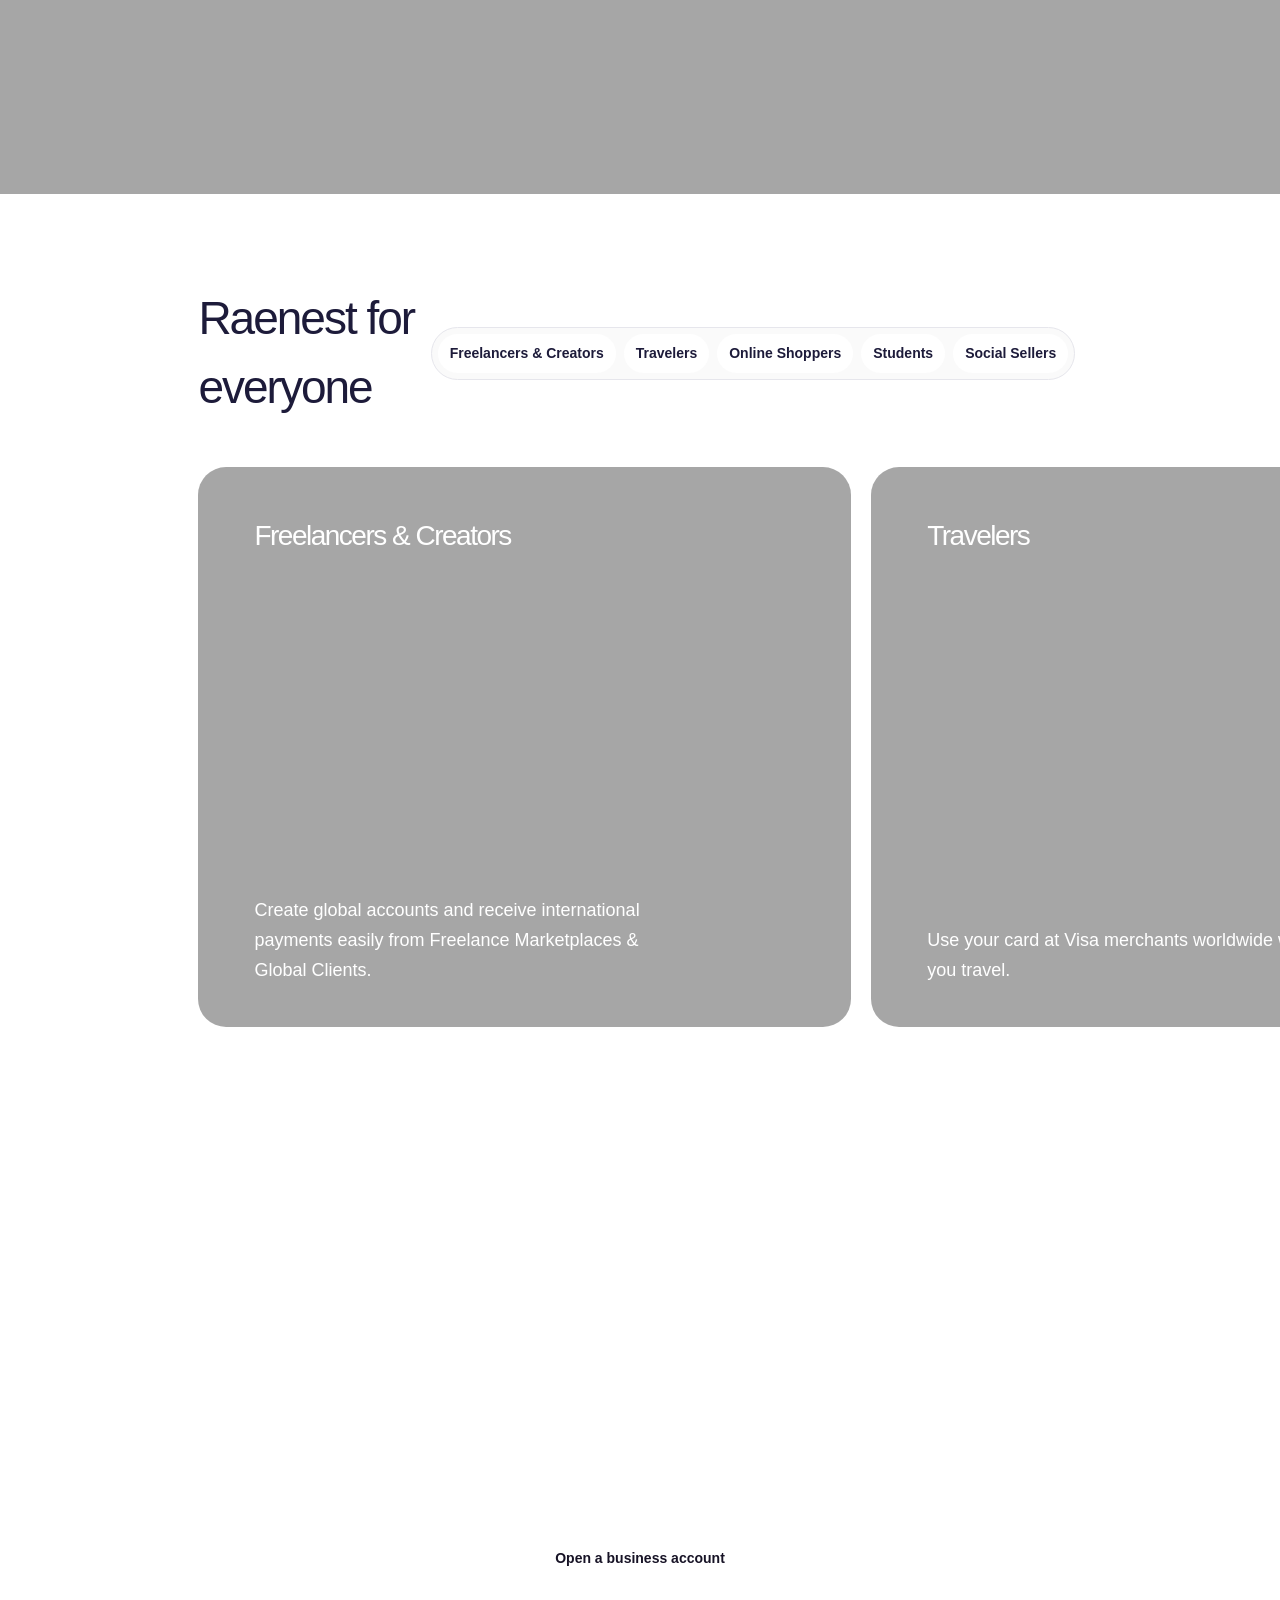
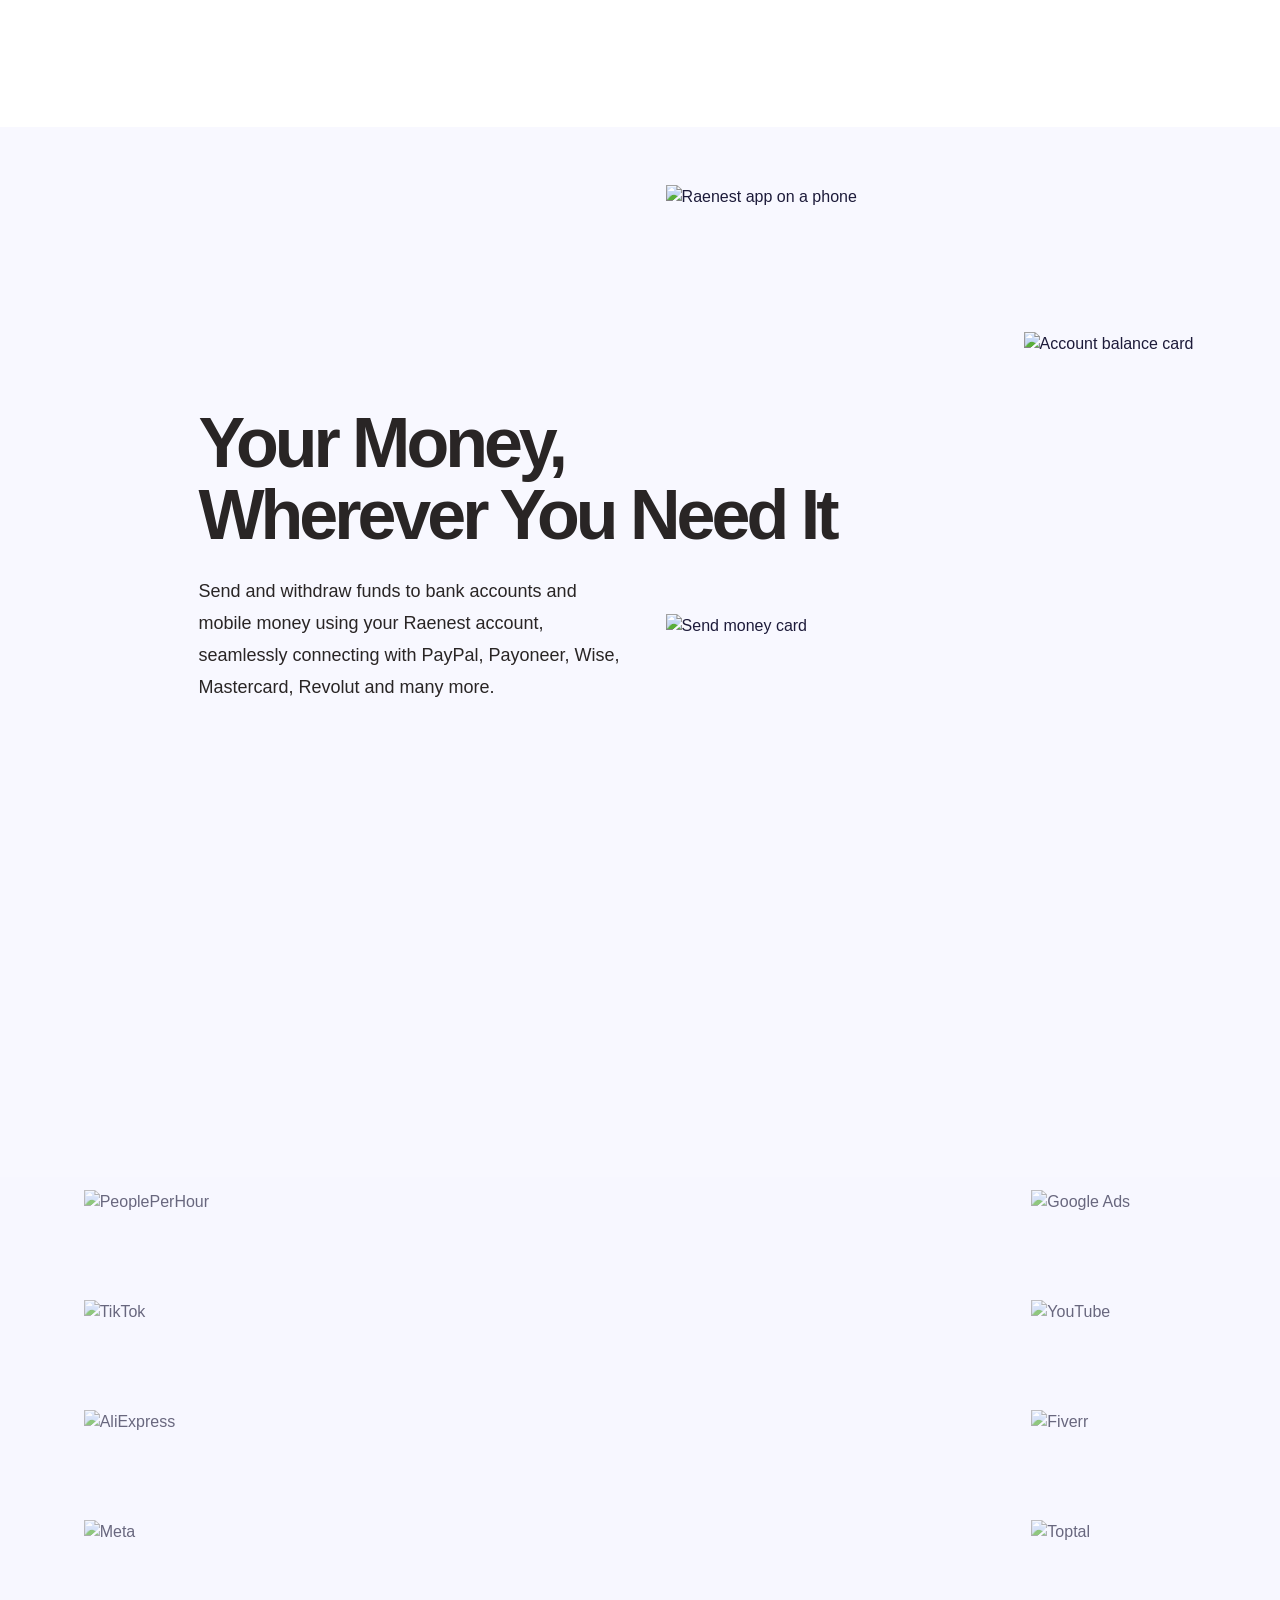
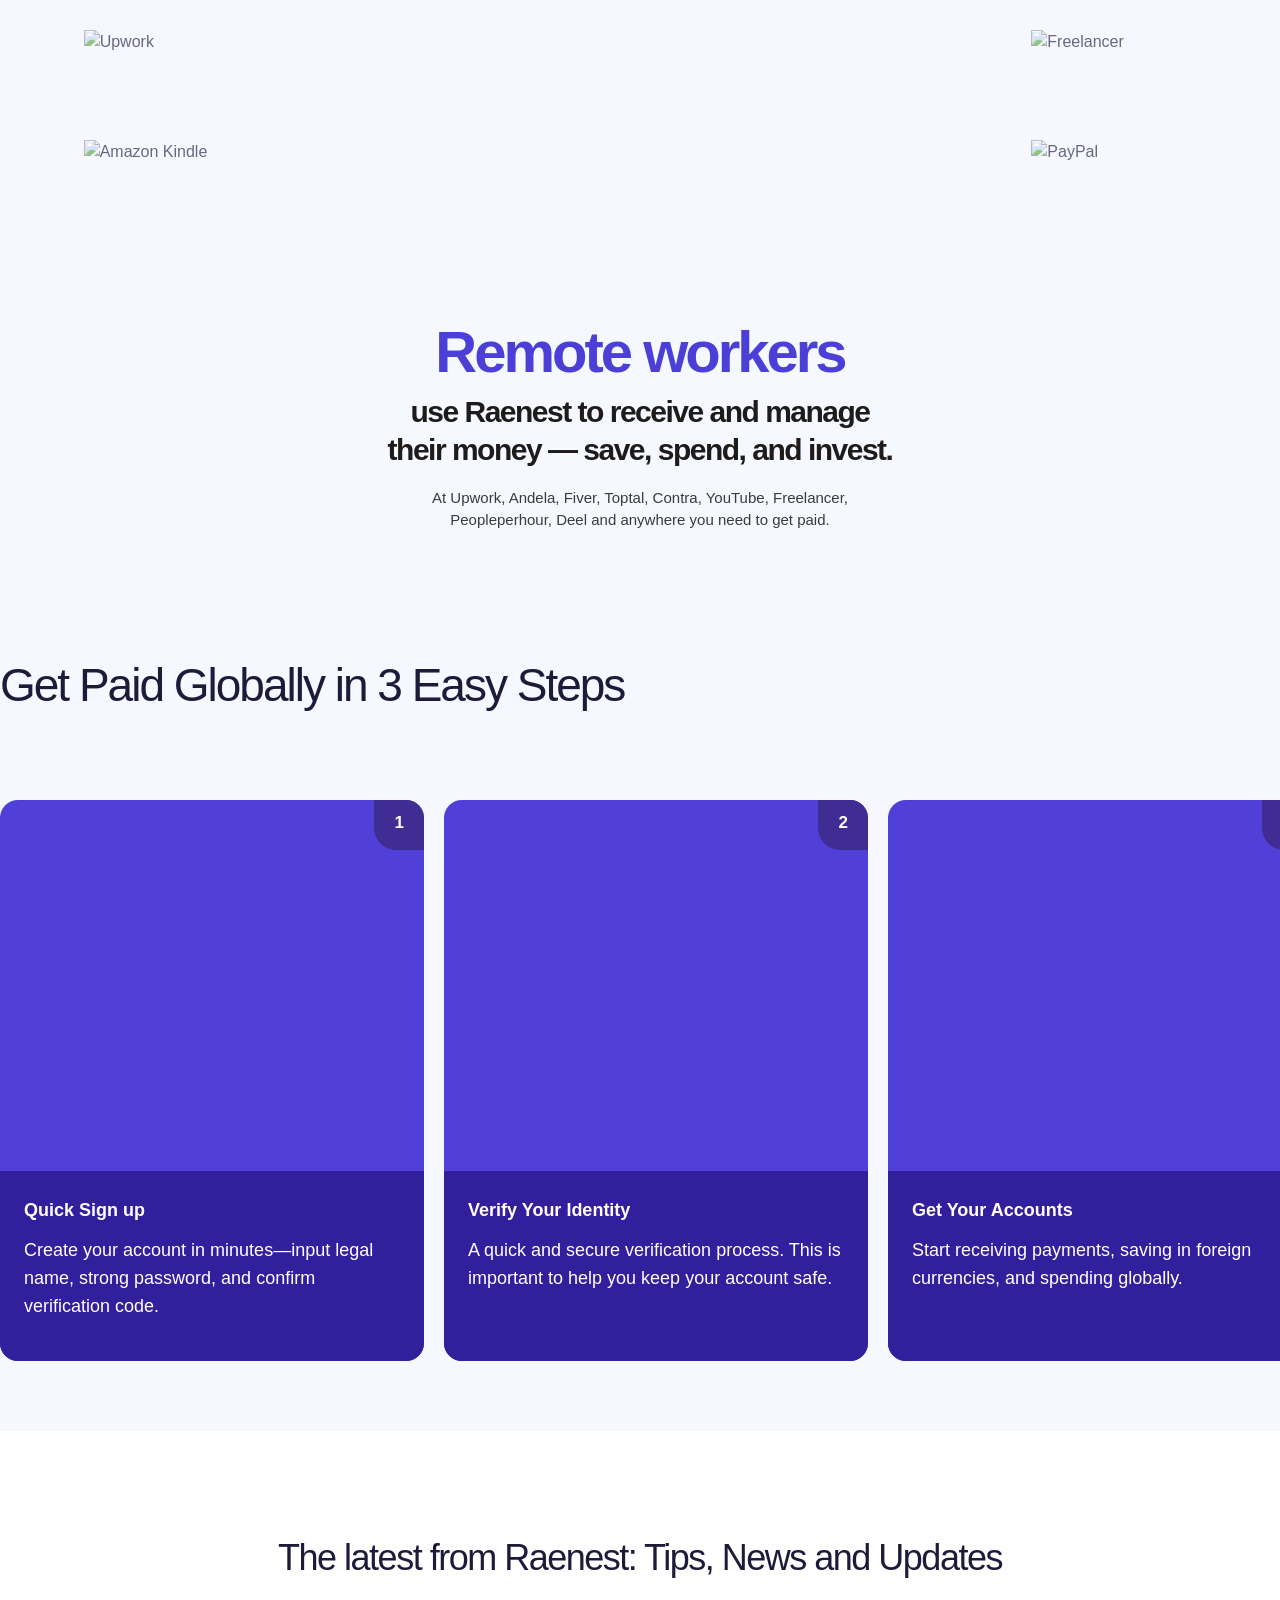
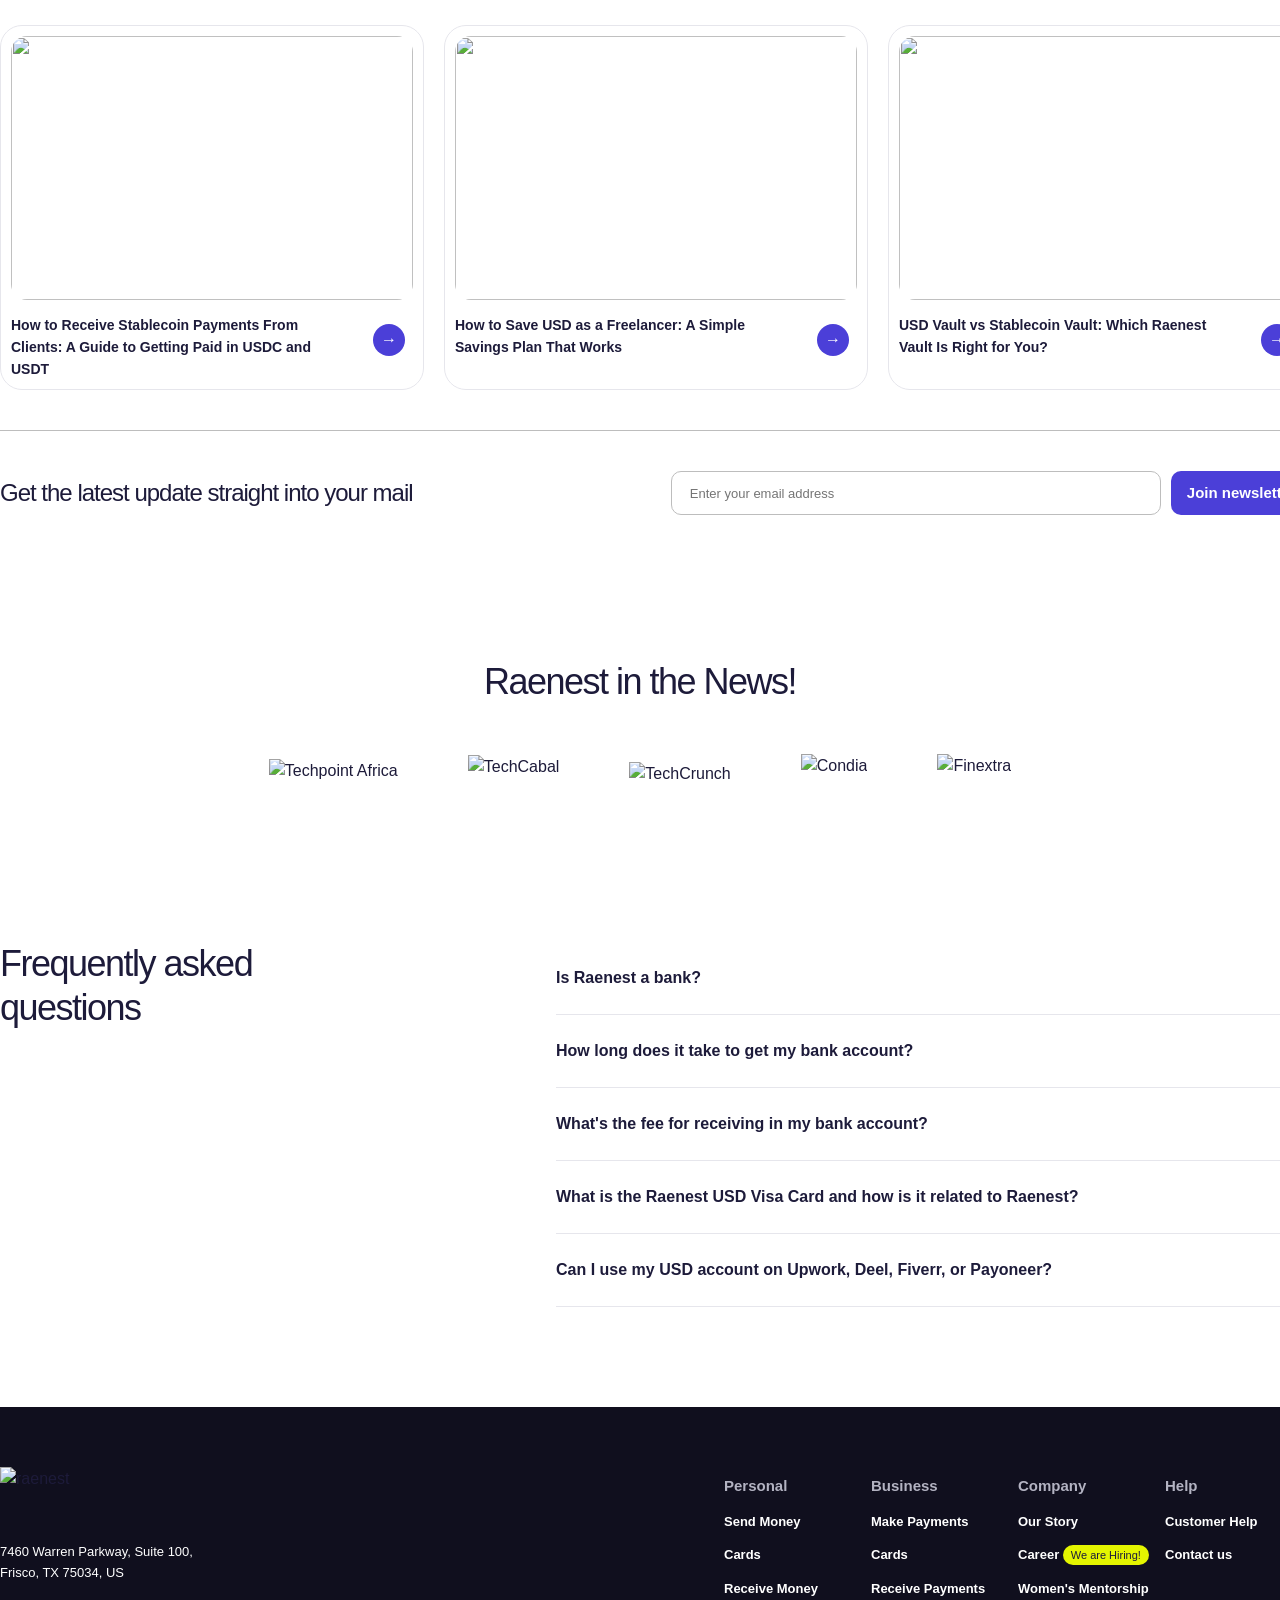
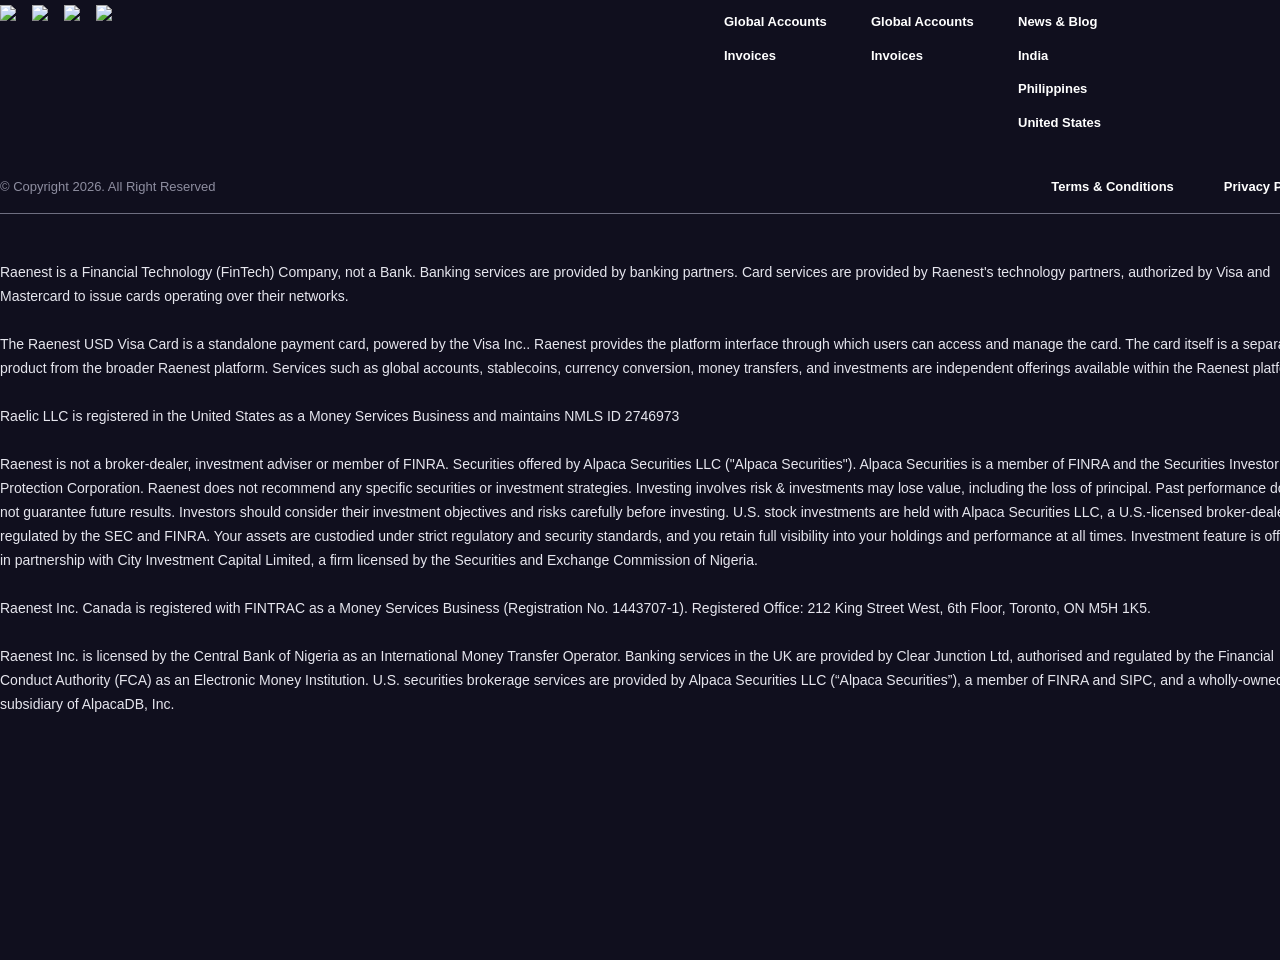
==== commit 4898af72: "Link CSS in index.html" ====
--- a/index.html
+++ b/index.html
@@ -4,7 +4,7 @@
   <meta charset="UTF-8">
   <meta name="viewport" content="width=device-width, initial-scale=1.0">
   <title>Raenest</title>
-  <link rel="stylesheet" href="project.css">
+  <link rel="stylesheet" href="p.css">
 </head>
 <body>
 
--- a/p.css
+++ b/p.css
@@ -0,0 +1,1368 @@
+* {
+  margin: 0;
+  padding: 0;
+  box-sizing: border-box;
+}
+
+body {
+  font-family: Arial, sans-serif;
+  line-height: 1.5;
+  color: #1D1B3A;
+  background-color: #ffffff;
+}
+
+a {
+  text-decoration: none;
+  color: #1D1B3A;
+}
+
+img {
+  display: block;
+}
+
+.navbar {
+  display: flex;
+  justify-content: space-between;
+  align-items: center;
+  width: 100%;
+  height: 90px;
+  background-color: #ffffff;
+}
+
+.nav-left {
+  display: flex;
+  align-items: center;
+  gap: 32px;
+  margin-left: 10%;
+}
+
+.logo {
+  width: 110px;
+}
+
+.pills {
+  display: flex;
+  background-color: #F9F9F9;
+  border-radius: 50px;
+  padding: 4px;
+}
+
+.pill {
+  padding: 8px 16px;
+  border-radius: 50px;
+  font-size: 14px;
+  font-weight: bold;
+  color: black;
+}
+
+.pill-active {
+  background-color: black;
+  color: white;
+}
+
+.nav-links {
+  display: flex;
+  gap: 70px;
+}
+
+.nav-link {
+  font-size: 14px;
+  font-weight: bold;
+}
+
+.has-menu {
+  position: relative;
+}
+
+.menu {
+  display: none;
+  position: absolute;
+  top: 100%;
+  left: -30px;
+  padding-top: 20px;
+  z-index: 999;
+}
+
+.has-menu:hover .menu {
+  display: block;
+}
+
+.menu-box {
+  width: 340px;
+  background-color: #ffffff;
+  border-radius: 16px;
+  padding: 16px 24px;
+  box-shadow: 0 8px 30px rgba(0, 0, 0, 0.15);
+}
+
+.menu-link {
+  display: flex;
+  align-items: center;
+  gap: 14px;
+  padding: 8px 0;
+}
+
+.menu-icon {
+  width: 36px;
+  height: 36px;
+}
+
+.menu-icon img {
+  width: 100%;
+  height: 100%;
+}
+
+.menu-text {
+  display: flex;
+  flex-direction: column;
+}
+
+.menu-title {
+  font-size: 14px;
+}
+
+.menu-desc {
+  font-size: 13px;
+  color: #6B6B7B;
+}
+
+.menu-line {
+  border-top: 1px solid #DADADA;
+  margin-top: 12px;
+}
+
+.earn-menu .menu-line {
+  border-top: 1px solid #C9C5F5;
+}
+
+.nav-right {
+  display: flex;
+  align-items: center;
+  margin-right: 10%;
+}
+
+.language {
+  position: relative;
+  display: flex;
+  align-items: center;
+  font-size: 15px;
+  margin-right: 48px;
+}
+
+.language-flag {
+  width: 20px;
+  height: 14px;
+  margin-right: 8px;
+}
+
+.language-arrow {
+  width: 7px;
+  height: 7px;
+  border-right: 2px solid #1D1B3A;
+  border-bottom: 2px solid #1D1B3A;
+  transform: rotate(45deg);
+  margin-left: 10px;
+  margin-bottom: 4px;
+}
+
+.language-menu {
+  display: none;
+  position: absolute;
+  top: 100%;
+  left: -20px;
+  padding-top: 14px;
+  z-index: 100;
+}
+
+.language:hover .language-menu {
+  display: block;
+}
+
+.language-list {
+  width: 220px;
+  background-color: #DADADA;
+  border-radius: 12px;
+  padding: 16px 20px;
+  display: flex;
+  flex-direction: column;
+  gap: 10px;
+}
+
+.language-list a {
+  font-size: 15px;
+}
+
+.language-list .current {
+  font-weight: bold;
+}
+
+.login-button,
+.signup-button {
+  position: relative;
+  left: 120px;
+  display: flex;
+  align-items: center;
+  height: 40px;
+  padding: 0 16px;
+  margin-left: 10px;
+  border: 1px solid #4B3FD8;
+  border-radius: 8px;
+  font-size: 14px;
+  font-weight: bold;
+}
+
+.login-button {
+  background-color: #ffffff;
+  color: #4B3FD8;
+}
+
+.signup-button {
+  background-color: #4B3FD8;
+  color: #ffffff;
+  transition: 0.3s;
+}
+
+.signup-button:hover {
+  box-shadow: inset 0 0 0 .25px #ffffff;
+  border-color: #ffffff;
+}
+
+.hero {
+  position: relative;
+  width: 100%;
+  height: 800px;
+  background-color: #5142D8;
+  overflow: hidden;
+}
+
+.hero-background {
+  position: absolute;
+  top: 0;
+  left: 0;
+  width: 100%;
+  height: 100%;
+  object-fit: cover;
+}
+
+.hero-text {
+  position: absolute;
+  top: 90px;
+  left: 15%;
+  z-index: 2;
+}
+
+.flag-strip {
+  width: 700px;
+}
+
+.hero-text h1 {
+  width: 720px;
+  margin-top: 30px;
+  font-size: 88px;
+  font-weight: normal;
+  line-height: 115px;
+  letter-spacing: -3px;
+  color: #ffffff;
+}
+
+.hero-description {
+  width: 310px;
+  margin-top: 30px;
+  font-size: 17px;
+  line-height: 24px;
+  color: #ffffff;
+}
+
+.hero-buttons {
+  display: flex;
+  align-items: flex-start;
+  gap: 12px;
+  margin-top: 50px;
+}
+
+.create-button {
+  padding: 14px 16px;
+  border-radius: 8px;
+  background-color: #ffffff;
+  color: #4B3FD8;
+  font-size: 15px;
+  font-weight: bold;
+  white-space: nowrap;
+}
+
+.download-area {
+  position: relative;
+}
+
+.download-button {
+  display: flex;
+  align-items: center;
+  gap: 10px;
+  padding: 14px 16px;
+  border-radius: 8px;
+  background-color: #C9C5F5;
+  font-size: 15px;
+  font-weight: bold;
+  white-space: nowrap;
+}
+
+.store-icons {
+  width: 38px;
+  height: 20px;
+}
+
+.qr-popup {
+  display: none;
+  position: absolute;
+  top: 100%;
+  left: 0;
+  width: 175px;
+  padding-top: 10px;
+  z-index: 10;
+}
+
+.download-area:hover .qr-popup {
+  display: block;
+}
+
+.qr-card {
+  width: 175px;
+  padding: 16px;
+  background-color: #ffffff;
+  border-radius: 16px;
+  text-align: center;
+  box-shadow: 0 8px 30px rgba(0, 0, 0, 0.2);
+}
+
+.qr-card p {
+  margin-bottom: 14px;
+  font-size: 14px;
+  font-weight: bold;
+  line-height: 18px;
+}
+
+.qr-card img {
+  width: 130px;
+  height: 130px;
+  margin: 0 auto;
+}
+
+.hero-woman {
+  position: absolute;
+  top: 40px;
+  right: 14%;
+  height: 760px;
+  z-index: 1;
+}
+
+.hero-card {
+  position: absolute;
+  top: 550px;
+  left: 45%;
+  width: 322px;
+  z-index: 3;
+}
+
+.trust-section {
+  min-height: 535px;
+  padding-top: 50px;
+}
+
+.trust-title {
+  text-align: center;
+  font-size: 12px;
+}
+
+.partner-logos {
+  display: flex;
+  justify-content: space-between;
+  align-items: center;
+  width: 64%;
+  margin: 32px auto 0;
+}
+
+.partner-logos img {
+  width: 110px;
+  height: 35px;
+  object-fit: contain;
+}
+
+.trust-heading {
+  margin-top: 195px;
+  text-align: center;
+}
+
+.trust-heading h2 {
+  font-size: 42px;
+  line-height: 58px;
+  letter-spacing: -1.5px;
+  color: #292525;
+}
+
+.trust-heading p {
+  margin-top: 20px;
+  font-size: 23px;
+  color: #292525;
+}
+
+.reviews {
+  display: flex;
+  gap: 18px;
+  width: 62%;
+  margin: 65px auto 0;
+}
+
+.review-column {
+  flex: 1;
+  display: flex;
+  flex-direction: column;
+  gap: 18px;
+}
+
+.review-card {
+  display: flex;
+  flex-direction: column;
+  min-height: 228px;
+  padding: 16px;
+  background-color: #F8F8F8;
+  border-radius: 20px;
+}
+
+.review-card h3 {
+  margin: 3px 0 10px;
+  font-size: 14px;
+  color: #080808;
+}
+
+.review-card p {
+  font-size: 13px;
+  line-height: 21px;
+  color: #080808;
+}
+
+.reviewer {
+  display: flex;
+  align-items: center;
+  gap: 10px;
+  margin-top: auto;
+  padding-top: 15px;
+}
+
+.reviewer img,
+.video-reviewer img {
+  width: 30px;
+  height: 30px;
+  border-radius: 50%;
+  object-fit: cover;
+}
+
+.reviewer span,
+.video-reviewer span {
+  font-size: 12px;
+  font-weight: bold;
+  color: #080808;
+}
+
+.video-block {
+  flex: 1;
+}
+
+.video-card {
+  padding: 15px;
+  background-color: #F8F8F8;
+  border-radius: 20px;
+}
+
+.video-thumb {
+  position: relative;
+  display: block;
+  width: 100%;
+  height: 378px;
+  border-radius: 9px;
+  overflow: hidden;
+}
+
+.video-thumb img {
+  width: 100%;
+  height: 100%;
+  object-fit: cover;
+}
+
+.play-icon {
+  position: absolute;
+  top: 160px;
+  left: 50%;
+  margin-left: -20px;
+  width: 40px;
+  height: 40px;
+  border-radius: 50%;
+  background-color: rgba(255, 255, 255, 0.7);
+  padding: 11px 0 0 15px;
+}
+
+.play-icon span {
+  display: block;
+  width: 0;
+  height: 0;
+  border-top: 9px solid transparent;
+  border-bottom: 9px solid transparent;
+  border-left: 13px solid #292525;
+}
+
+.video-reviewer {
+  display: flex;
+  align-items: center;
+  gap: 10px;
+  margin-top: 15px;
+}
+
+.rating-area {
+  margin: 23px 0 60px;
+  text-align: center;
+}
+
+.rating-pill {
+  display: inline-block;
+  padding: 10px 16px;
+  background-color: #292525;
+  border-radius: 12px;
+}
+
+.rating-pill img {
+  width: 280px;
+}
+
+.feature {
+  position: sticky;
+  top: 0;
+  height: 100vh;
+  overflow: hidden;
+  color: #ffffff;
+  background-size: cover;
+  background-position: center;
+}
+
+.feature-receive {
+  background-image: url(https://cdn.prod.website-files.com/67d85bdb392a92fa03e2f524/6970bf1187dee404aee42a83_Raenest_India_2.png);
+}
+
+.feature-global {
+  background-image: url(https://cdn.prod.website-files.com/67d85bdb392a92fa03e2f524/67da657539515e002e5ccd03_global%20acc%20slider2%20img.png);
+}
+
+.feature-cards {
+  background-image: url(https://cdn.prod.website-files.com/67d85bdb392a92fa03e2f524/680f48e3539ddb3a83e861a0_Cards%20for%20every%20occasson.webp);
+}
+
+.feature-send {
+  background-image: url(https://cdn.prod.website-files.com/67d85bdb392a92fa03e2f524/69735a6bd934d9d0ad410999_Raenest_55-p-1080.png);
+}
+
+.feature-earn {
+  background-image: url(https://cdn.prod.website-files.com/67d85bdb392a92fa03e2f524/6973511d15f05ffbebd9d4f1_Raenest_Philipines%201.png);
+}
+
+.shade {
+  position: absolute;
+  top: 0;
+  left: 0;
+  width: 100%;
+  height: 100%;
+  background-color: rgba(0, 0, 0, 0.35);
+}
+
+.feature-label {
+  position: absolute;
+  top: 11%;
+  left: 15%;
+  font-size: 24px;
+  font-weight: bold;
+  letter-spacing: -1px;
+}
+
+.feature-text {
+  position: absolute;
+  width: 340px;
+}
+
+.feature-text h2 {
+  margin-bottom: 14px;
+  font-size: 42px;
+  font-weight: normal;
+  line-height: 46px;
+  letter-spacing: -2px;
+}
+
+.feature-text p {
+  margin-bottom: 16px;
+  font-size: 15px;
+  line-height: 24px;
+}
+
+.feature-receive .feature-text { left: 55%; top: 45%; }
+.feature-global .feature-text { left: 25%; top: 44%; }
+.feature-cards .feature-text { left: 16%; top: 68%; }
+.feature-send .feature-text { left: 58%; top: 52%; }
+.feature-earn .feature-text { left: 58%; top: 40%; }
+
+.learn-link {
+  display: flex;
+  align-items: center;
+  gap: 8px;
+  font-size: 14px;
+  font-weight: bold;
+  color: #ffffff;
+}
+
+.arrow-dot {
+  width: 16px;
+  height: 16px;
+  border-radius: 50%;
+  background-color: #E4F500;
+  color: #1D1B3A;
+  font-size: 11px;
+  text-align: center;
+  line-height: 16px;
+}
+
+.floating-image {
+  position: absolute;
+}
+
+.feature-global .floating-image { left: 61%; top: 46%; width: 250px; }
+.feature-cards .floating-image { left: 33%; top: 22%; width: 380px; }
+
+.notification {
+  position: absolute;
+  left: 22%;
+  top: 60%;
+  width: 250px;
+  padding: 12px 16px;
+  border-radius: 14px;
+  background-color: rgba(255, 255, 255, 0.3);
+  font-size: 12px;
+}
+
+.notification-top {
+  display: flex;
+  justify-content: space-between;
+}
+
+.notification p {
+  margin-top: 6px;
+  line-height: 16px;
+}
+
+.audience {
+  padding: 90px 0 80px 0;
+  overflow: hidden;
+}
+
+.audience-top {
+  display: flex;
+  justify-content: space-between;
+  align-items: center;
+  padding: 0 16% 0 15.5%;
+  margin-bottom: 45px;
+}
+
+.audience-top h2 {
+  font-size: 46px;
+  font-weight: normal;
+  letter-spacing: -2px;
+}
+
+.audience-tabs {
+  display: flex;
+  gap: 8px;
+  padding: 6px;
+  background-color: #FAFAFA;
+  border: 1px solid #E6E6EC;
+  border-radius: 50px;
+}
+
+.audience-tab {
+  padding: 9px 12px;
+  border-radius: 30px;
+  background-color: #ffffff;
+  font-size: 14px;
+  font-weight: bold;
+  white-space: nowrap;
+  transition: 0.3s;
+}
+
+.audience-tab:hover {
+  background-color: #0F0D2A;
+  color: #ffffff;
+}
+
+.audience-row {
+  display: flex;
+  gap: 20px;
+  margin-left: 15.5%;
+  overflow-x: hidden;
+  scroll-behavior: smooth;
+}
+
+.audience-card {
+  position: relative;
+  flex-shrink: 0;
+  width: 51vw;
+  height: 560px;
+  border-radius: 28px;
+  overflow: hidden;
+  color: #ffffff;
+  background-size: cover;
+  background-position: center;
+  scroll-margin-top: 250px;
+}
+
+.card-freelancer {
+  background-image: url(https://cdn.prod.website-files.com/67d8614570bbea9ea5932686/6809058ad8a04756d5810503_who%20we%20serve%2001-p-800.webp);
+}
+
+.card-traveler {
+  background-image: url(https://cdn.prod.website-files.com/67d8614570bbea9ea5932686/680905a67134492a493ee0a6_who%20we%20serve%2002.webp);
+}
+
+.card-shopper {
+  background-image: url(https://cdn.prod.website-files.com/67d8614570bbea9ea5932686/680905bbd5bf2c9bf42b6312_who%20we%20serve%2003.webp);
+}
+
+.card-student {
+  background-image: url(https://cdn.prod.website-files.com/67d8614570bbea9ea5932686/680905c8bfa031d79706c6eb_who%20we%20serve%2004.webp);
+}
+
+.card-seller {
+  background-image: url(https://cdn.prod.website-files.com/67d8614570bbea9ea5932686/680905d64594fe06327c1381_who%20we%20serve%2005.webp);
+}
+
+.audience-card h3 {
+  position: absolute;
+  top: 48px;
+  left: 56px;
+  font-size: 28px;
+  font-weight: normal;
+  letter-spacing: -1.5px;
+}
+
+.audience-card p {
+  position: absolute;
+  bottom: 42px;
+  left: 56px;
+  width: 400px;
+  font-size: 18px;
+  line-height: 30px;
+}
+
+.business-banner {
+  display: flex;
+  justify-content: center;
+  align-items: center;
+  width: 90%;
+  max-width: 1312px;
+  height: 490px;
+  margin: 100px auto 30px;
+  border-radius: 48px;
+  overflow: hidden;
+  text-align: center;
+  color: white;
+  background-image: url("https://cdn.prod.website-files.com/67d85bdb392a92fa03e2f524/67e452702a7e4919a57c2a10_Raenest%20for%20business%20cta%20bg.svg");
+  background-size: cover;
+  background-position: center;
+}
+
+.business-banner h2 {
+  font-size: 66px;
+  letter-spacing: -2px;
+}
+
+.business-banner p {
+  margin-bottom: 52px;
+  font-size: 18px;
+  line-height: 1.7;
+}
+
+.banner-button {
+  display: inline-block;
+  padding: 15px 19px;
+  border-radius: 13px;
+  background-color: white;
+  color: #171326;
+  font-size: 14px;
+  font-weight: 600;
+}
+
+.banner-button:hover {
+  background-color: #eeeeee;
+}
+
+.money {
+  position: relative;
+  width: 100%;
+  height: 1050px;
+  background-color: #F8F8FF;
+  overflow: hidden;
+}
+
+.money-text {
+  position: absolute;
+  top: 280px;
+  left: 15.5%;
+}
+
+.money-text h2 {
+  width: 640px;
+  font-size: 70px;
+  line-height: 72px;
+  letter-spacing: -4px;
+  color: #292525;
+}
+
+.money-text p {
+  width: 430px;
+  margin-top: 24px;
+  font-size: 18px;
+  line-height: 32px;
+  color: #292525;
+}
+
+.money-visual {
+  position: absolute;
+  top: 58px;
+  left: 52%;
+  width: 550px;
+}
+
+.phone {
+  width: 1100px;
+}
+
+.balance-card {
+  position: absolute;
+  top: 147px;
+  left: 358px;
+  width: 172px;
+  z-index: 2;
+}
+
+.send-card {
+  position: absolute;
+  top: 429px;
+  left: 0;
+  width: 193px;
+  z-index: 2;
+}
+
+.logo-section {
+  display: flex;
+  justify-content: center;
+  align-items: center;
+  gap: 35px;
+  width: 100%;
+  height: 660px;
+  background-color: #f7f7ff;
+  overflow: hidden;
+}
+
+.side-logos {
+  display: flex;
+  flex-wrap: wrap;
+  justify-content: center;
+  gap: 25px;
+  width: 390px;
+}
+
+.side-logos img {
+  width: 165px;
+  height: 85px;
+  object-fit: contain;
+  opacity: 0.65;
+}
+
+.card-fan {
+  position: relative;
+  width: 640px;
+  height: 440px;
+}
+
+.card-fan img {
+  position: absolute;
+  transition: left 0.45s;
+}
+
+.fan-back {
+  left: 25px;
+  top: 30px;
+  width: 290px;
+  transform: rotate(-17deg);
+  z-index: 1;
+}
+
+.fan-middle {
+  left: 145px;
+  top: 0;
+  width: 260px;
+  transform: rotate(-2deg);
+  z-index: 2;
+}
+
+.fan-front {
+  left: 260px;
+  top: 55px;
+  width: 280px;
+  transform: rotate(4deg);
+  z-index: 3;
+}
+
+.card-fan:hover .fan-back {
+  left: 0;
+}
+
+.card-fan:hover .fan-middle {
+  left: 190px;
+}
+
+.card-fan:hover .fan-front {
+  left: 350px;
+}
+
+.word-section {
+  padding: 80px 0;
+  background-color: #F5F8FF;
+  text-align: center;
+}
+
+.word-window {
+  height: 70px;
+  overflow: hidden;
+}
+
+.word-list {
+  animation: scrollWords 8s linear infinite;
+}
+
+.word-list span {
+  display: block;
+  height: 70px;
+  line-height: 70px;
+  font-size: 58px;
+  font-weight: bold;
+  letter-spacing: -3px;
+  color: #4B3FD8;
+}
+
+@keyframes scrollWords {
+  from {
+    margin-top: 0;
+  }
+
+  to {
+    margin-top: -280px;
+  }
+}
+
+.word-section h3 {
+  width: 520px;
+  margin: 6px auto 0;
+  font-size: 30px;
+  line-height: 38px;
+  letter-spacing: -1.5px;
+  color: #1F1B1B;
+}
+
+.word-section p {
+  width: 420px;
+  margin: 18px auto 0;
+  font-size: 15px;
+  line-height: 22px;
+  color: #3D3A3A;
+}
+
+.steps {
+  padding: 40px 0 70px 0;
+  background-color: #F7F7FF;
+}
+
+.steps h2 {
+  width: 1312px;
+  margin: 0 auto 80px auto;
+  font-size: 46px;
+  font-weight: normal;
+  letter-spacing: -2px;
+}
+
+.steps-row {
+  display: flex;
+  gap: 20px;
+  width: 1312px;
+  margin: 0 auto;
+}
+
+.step-card {
+  width: 424px;
+  height: 561px;
+  border-radius: 18px;
+  overflow: hidden;
+  background-color: #5040D8;
+}
+
+.step-top {
+  position: relative;
+  display: flex;
+  justify-content: center;
+  align-items: flex-start;
+  height: 371px;
+  overflow: hidden;
+}
+
+.signup-img {
+  width: 296px;
+  margin-top: 63px;
+}
+
+.verify-img {
+  width: 340px;
+  margin-top: 63px;
+}
+
+.accounts-img {
+  height: 255px;
+  margin-top: 86px;
+}
+
+.step-badge {
+  position: absolute;
+  top: 0;
+  right: 0;
+  width: 50px;
+  height: 50px;
+  padding: 10px 20px 0 0;
+  border-bottom-left-radius: 22px;
+  background-color: #3F2D93;
+  color: #ffffff;
+  font-size: 17px;
+  font-weight: bold;
+  text-align: right;
+}
+
+.step-bottom {
+  height: 190px;
+  padding: 26px 24px 0 24px;
+  background-color: #321F9C;
+  color: #ffffff;
+}
+
+.step-bottom h3 {
+  margin-bottom: 12px;
+  font-size: 18px;
+}
+
+.step-bottom p {
+  font-size: 18px;
+  line-height: 28px;
+}
+
+.blog {
+  padding: 100px 0 80px 0;
+}
+
+.blog h2 {
+  margin-bottom: 40px;
+  text-align: center;
+  font-size: 36px;
+  font-weight: normal;
+  letter-spacing: -1.5px;
+}
+
+.blog-row {
+  display: flex;
+  gap: 20px;
+  width: 1312px;
+  margin: 0 auto;
+}
+
+.blog-card {
+  position: relative;
+  width: 424px;
+  height: 365px;
+  padding: 10px;
+  border: 1px solid #E6E6EC;
+  border-radius: 22px;
+}
+
+.blog-img {
+  width: 100%;
+  height: 264px;
+  border-radius: 16px;
+  overflow: hidden;
+}
+
+.blog-img img {
+  width: 100%;
+  height: 100%;
+  object-fit: cover;
+}
+
+.blog-card h3 {
+  width: 310px;
+  margin-top: 14px;
+  font-size: 14px;
+  line-height: 22px;
+}
+
+.blog-arrow {
+  position: absolute;
+  right: 18px;
+  bottom: 33px;
+  width: 32px;
+  height: 32px;
+  border-radius: 50%;
+  background-color: #4B3FD8;
+  color: #ffffff;
+  text-align: center;
+  line-height: 32px;
+  transition: right 0.3s;
+}
+
+.blog-card:hover .blog-arrow {
+  right: 10px;
+}
+
+.newsletter {
+  display: flex;
+  justify-content: space-between;
+  align-items: center;
+  width: 1312px;
+  margin: 40px auto 0 auto;
+  padding-top: 40px;
+  border-top: 1px solid #BDBDBD;
+}
+
+.newsletter h3 {
+  font-size: 24px;
+  font-weight: normal;
+  letter-spacing: -1px;
+}
+
+.newsletter-form {
+  display: flex;
+  gap: 10px;
+}
+
+.newsletter-form input {
+  width: 490px;
+  height: 44px;
+  padding: 0 18px;
+  border: 1px solid #BDBDBD;
+  border-radius: 10px;
+  font-size: 13px;
+}
+
+.newsletter-button {
+  display: flex;
+  align-items: center;
+  height: 44px;
+  padding: 0 16px;
+  border-radius: 10px;
+  background-color: #4B3FD8;
+  color: #ffffff;
+  font-size: 15px;
+  font-weight: bold;
+}
+
+.press {
+  padding-top: 60px;
+}
+
+.press h2 {
+  margin-bottom: 45px;
+  text-align: center;
+  font-size: 36px;
+  font-weight: normal;
+  letter-spacing: -1.5px;
+}
+
+.press-logos {
+  display: flex;
+  justify-content: center;
+  align-items: center;
+  gap: 70px;
+}
+
+.techpoint { height: 28px; }
+.techcabal { height: 36px; }
+.techcrunch { height: 22px; }
+.condia { height: 38px; }
+.finextra { height: 38px; }
+
+.faq {
+  display: flex;
+  justify-content: space-between;
+  width: 1312px;
+  margin: 150px auto 0 auto;
+  padding-bottom: 100px;
+}
+
+.faq h2 {
+  width: 300px;
+  font-size: 36px;
+  font-weight: normal;
+  line-height: 44px;
+  letter-spacing: -1.5px;
+}
+
+.faq-list {
+  width: 756px;
+}
+
+.faq-item {
+  border-bottom: 1px solid #E6E6EC;
+}
+
+.faq-question {
+  display: flex;
+  justify-content: space-between;
+  align-items: center;
+  padding: 24px 0;
+  font-size: 16px;
+  font-weight: bold;
+  cursor: pointer;
+}
+
+.faq-icon {
+  width: 16px;
+  height: 16px;
+  border-radius: 50%;
+  background-color: #4B3FD8;
+  color: #ffffff;
+  font-size: 14px;
+  text-align: center;
+  line-height: 16px;
+}
+
+.faq-answer {
+  display: none;
+  width: 670px;
+  padding-bottom: 24px;
+  font-size: 15px;
+  line-height: 24px;
+}
+
+.faq-item:hover .faq-answer {
+  display: block;
+}
+
+.footer {
+  padding: 60px 0 220px 0;
+  background-color: #100F1E;
+  background-image: url(PASTE-BACKGROUND-URL-HERE);
+  background-repeat: no-repeat;
+  background-position: top center;
+  background-size: 100% auto;
+}
+
+.footer-content {
+  width: 1312px;
+  margin: 0 auto;
+}
+
+.footer-top {
+  display: flex;
+  justify-content: space-between;
+  height: 310px;
+}
+
+.footer-logo {
+  height: 36px;
+}
+
+.footer-address {
+  margin-top: 38px;
+  font-size: 13px;
+  line-height: 21px;
+  color: #ffffff;
+}
+
+.footer-social {
+  display: flex;
+  gap: 16px;
+  margin-top: 22px;
+}
+
+.footer-social img {
+  width: 16px;
+  height: 16px;
+}
+
+.footer-nav {
+  display: flex;
+}
+
+.footer-column {
+  width: 147px;
+}
+
+.footer-column h4 {
+  margin: 8px 0 14px 0;
+  font-size: 15px;
+  color: #B3B3C2;
+}
+
+.footer-column a {
+  display: block;
+  margin-bottom: 14px;
+  font-size: 13px;
+  font-weight: bold;
+  color: #ffffff;
+}
+
+.career {
+  display: flex;
+  align-items: center;
+  gap: 8px;
+}
+
+.hiring {
+  padding: 4px 8px;
+  border-radius: 20px;
+  background-color: #E4F500;
+  color: #1D1B3A;
+  font-size: 11px;
+  font-weight: normal;
+}
+
+.footer-bar {
+  display: flex;
+  justify-content: space-between;
+  align-items: center;
+  padding-bottom: 16px;
+  border-bottom: 1px solid #6E6E80;
+}
+
+.copyright {
+  font-size: 13px;
+  color: #8E8EA0;
+}
+
+.footer-legal {
+  display: flex;
+  gap: 50px;
+}
+
+.footer-legal a {
+  font-size: 13px;
+  font-weight: bold;
+  color: #ffffff;
+}
+
+.footer-text {
+  margin-top: 46px;
+}
+
+.footer-text p {
+  margin-bottom: 24px;
+  font-size: 14px;
+  line-height: 24px;
+  color: #E6E6EE;
+}
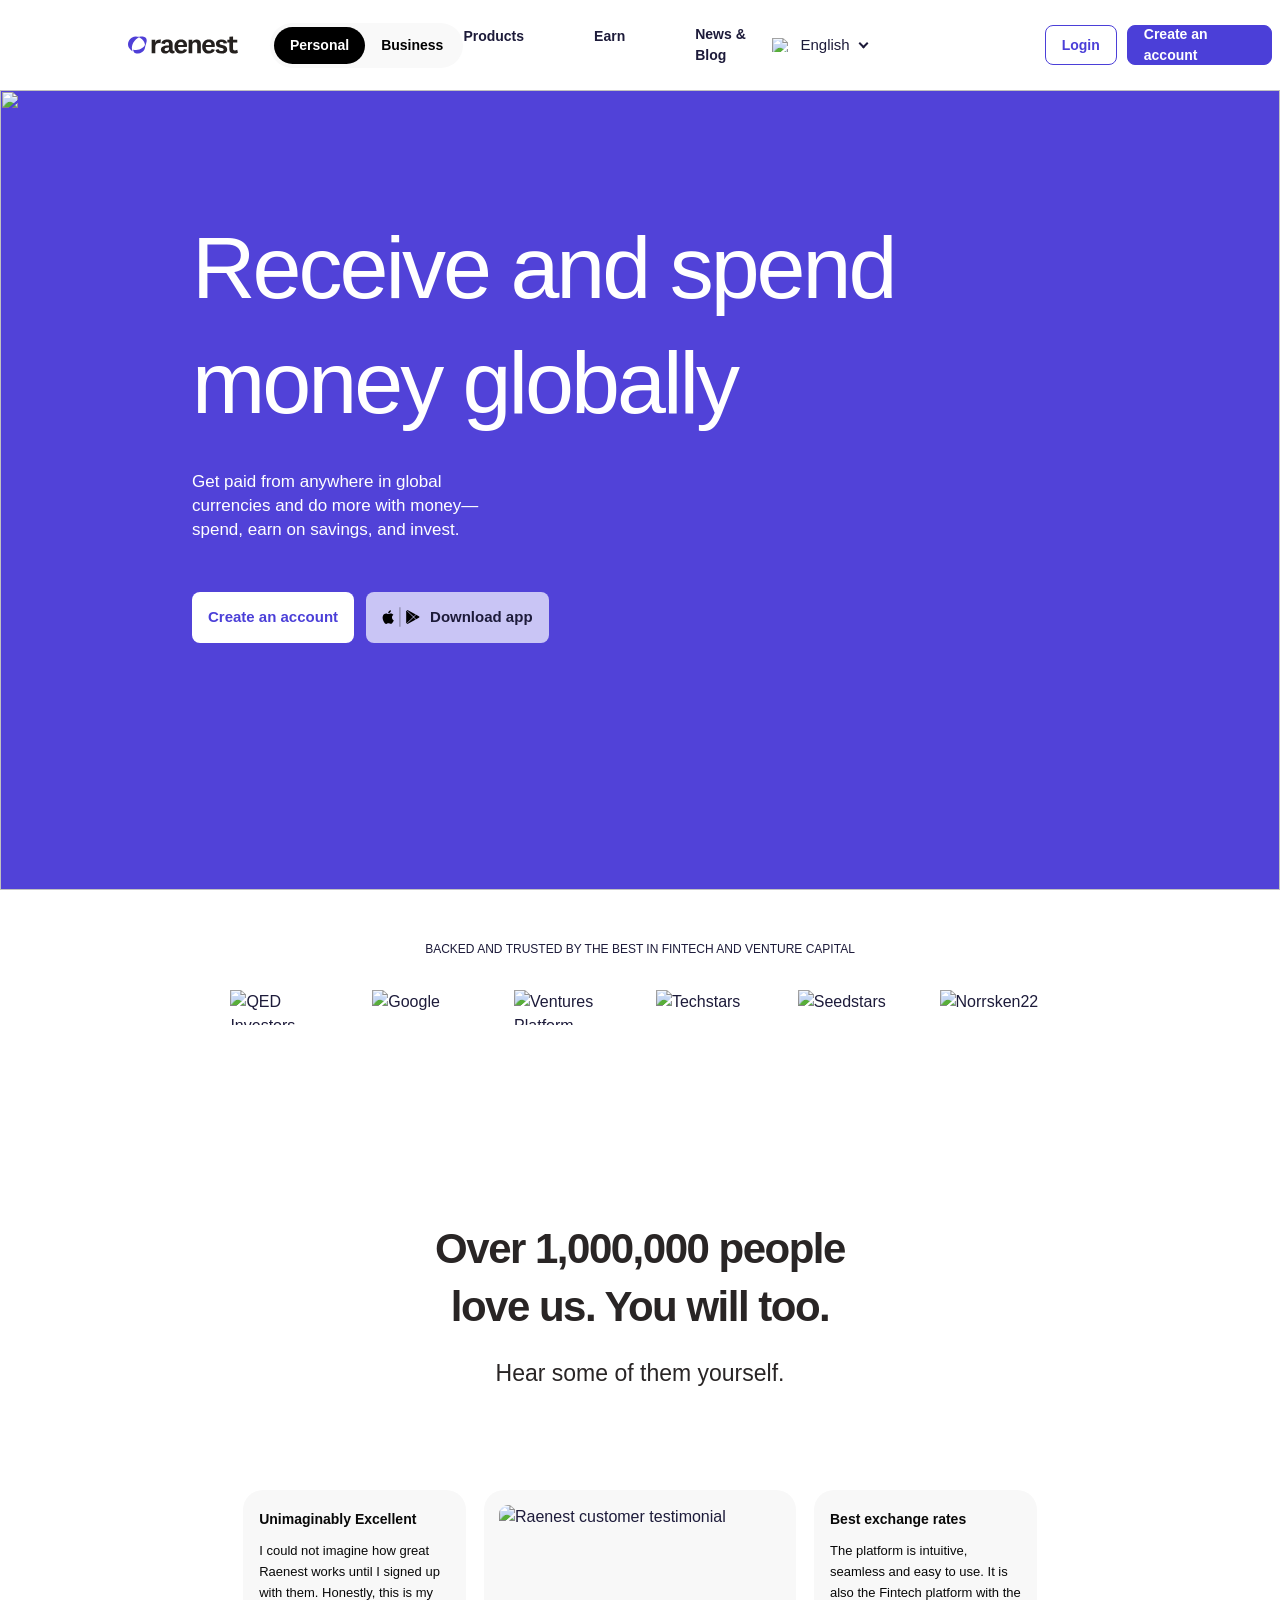
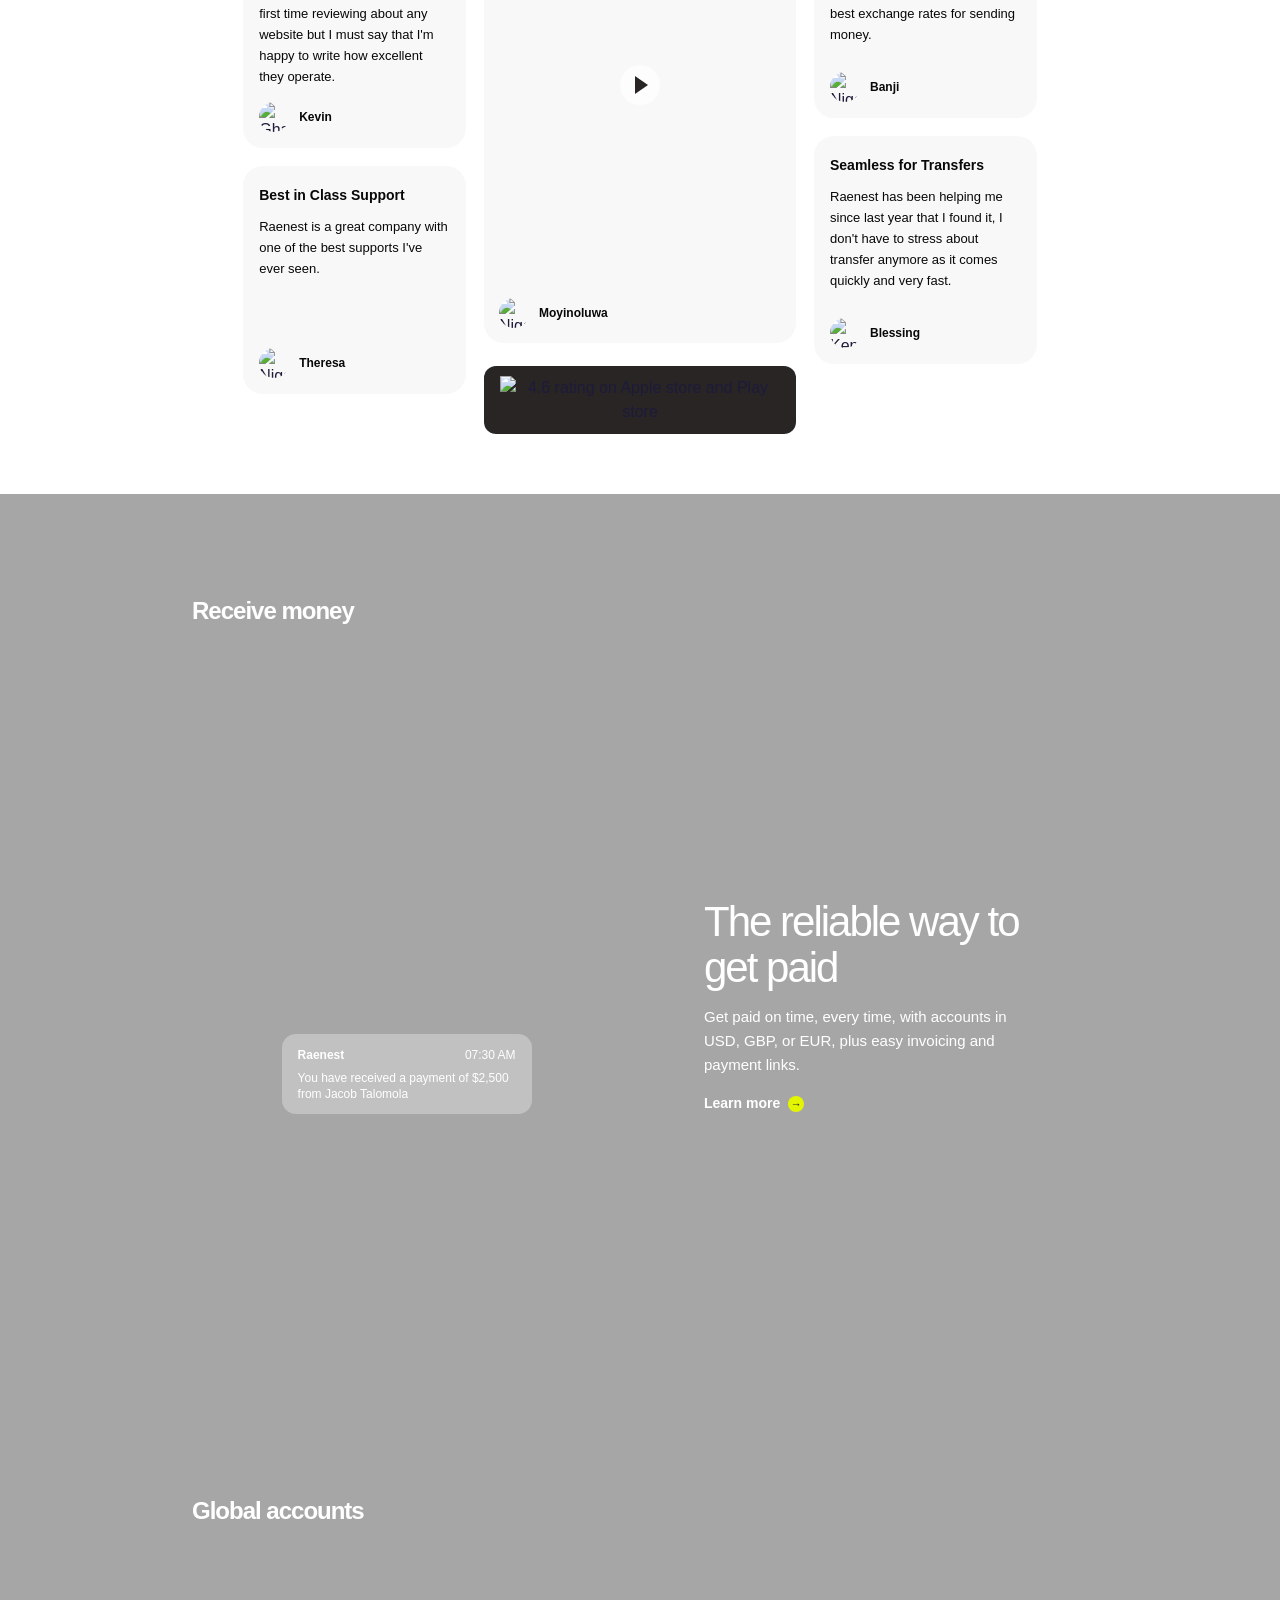
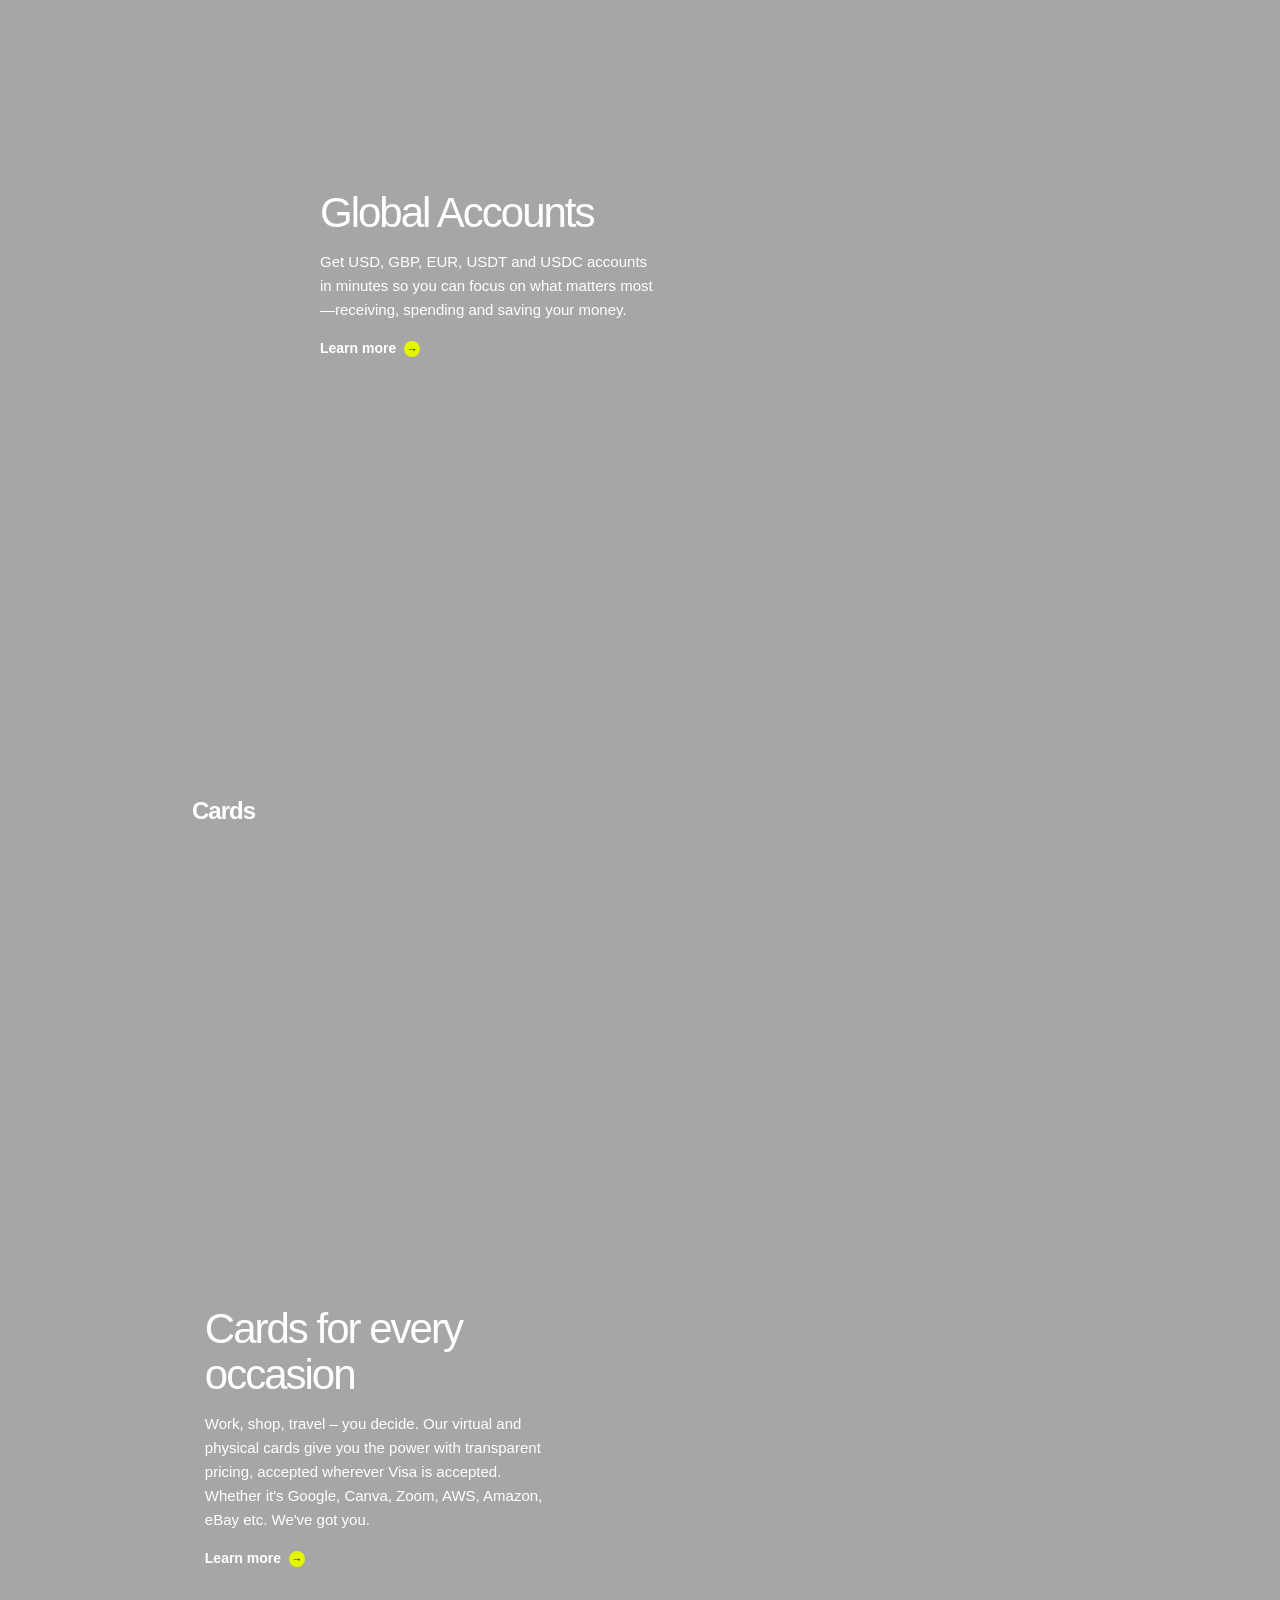
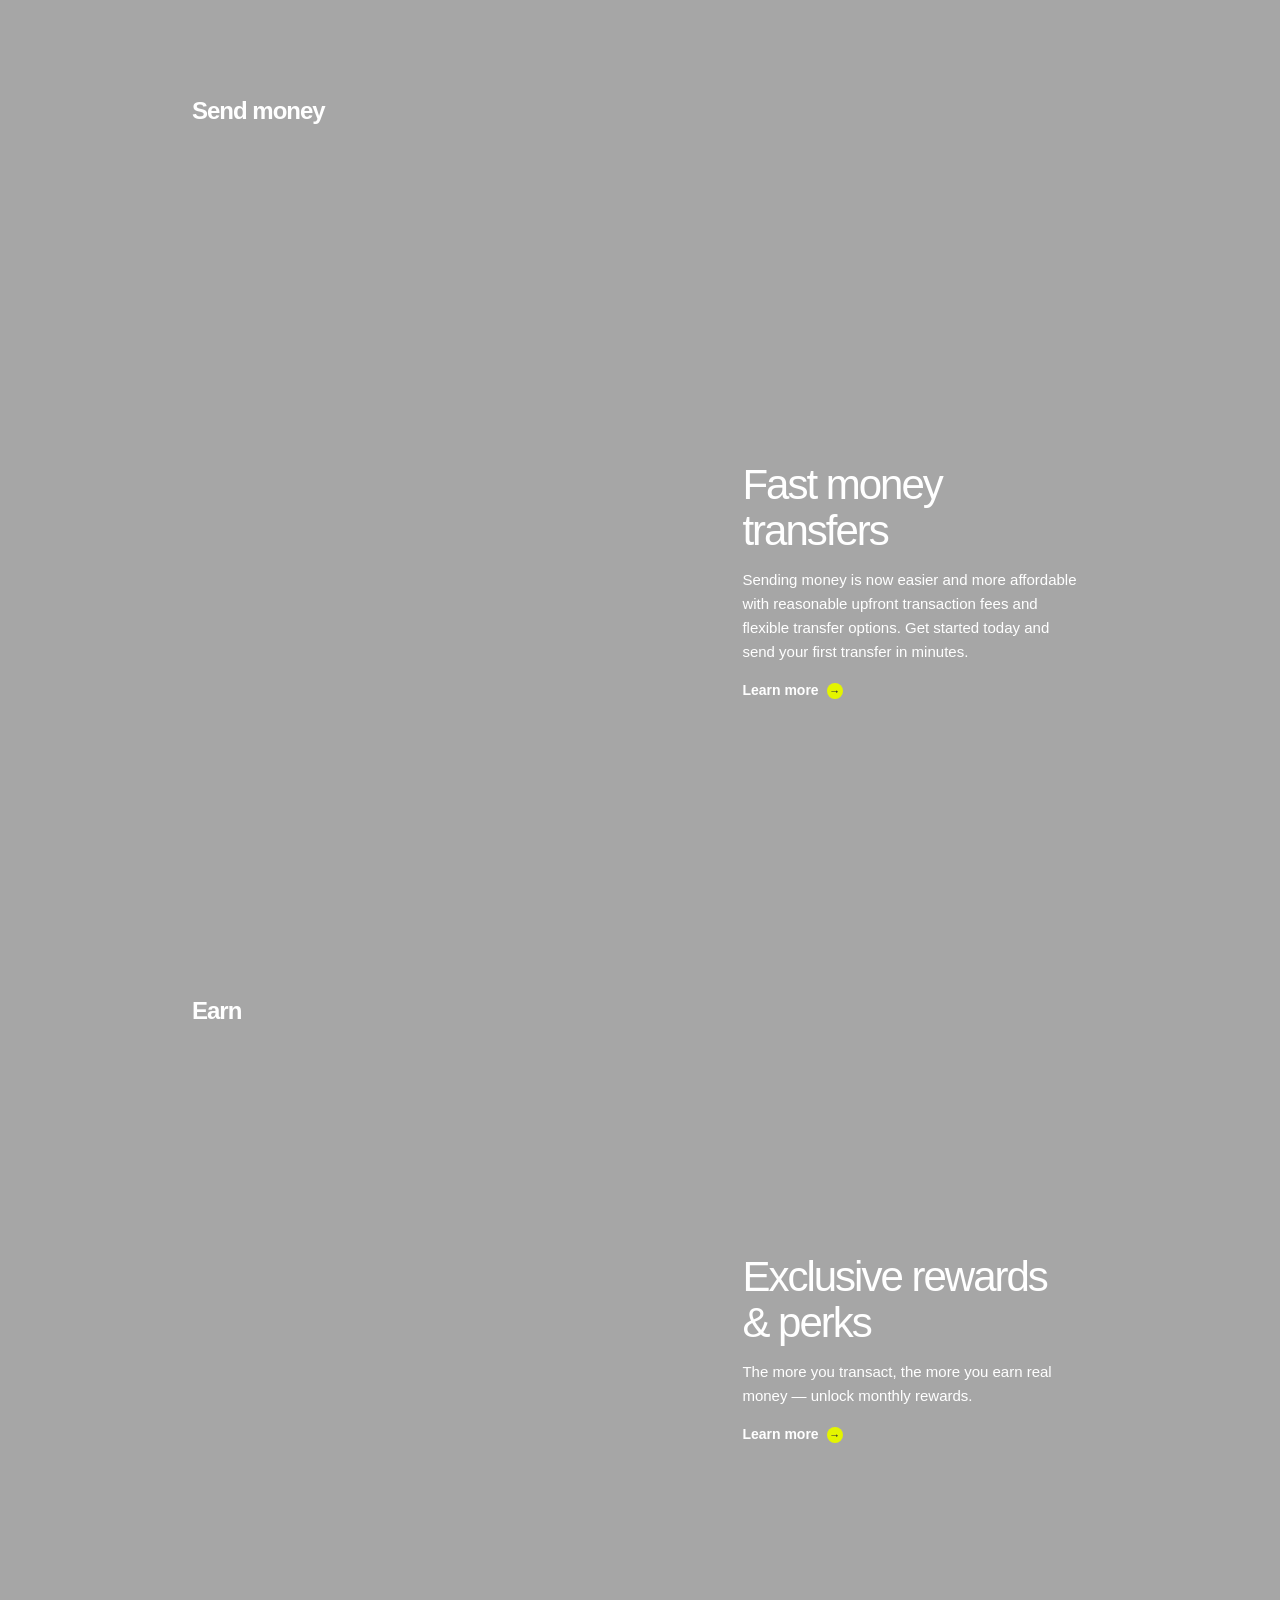
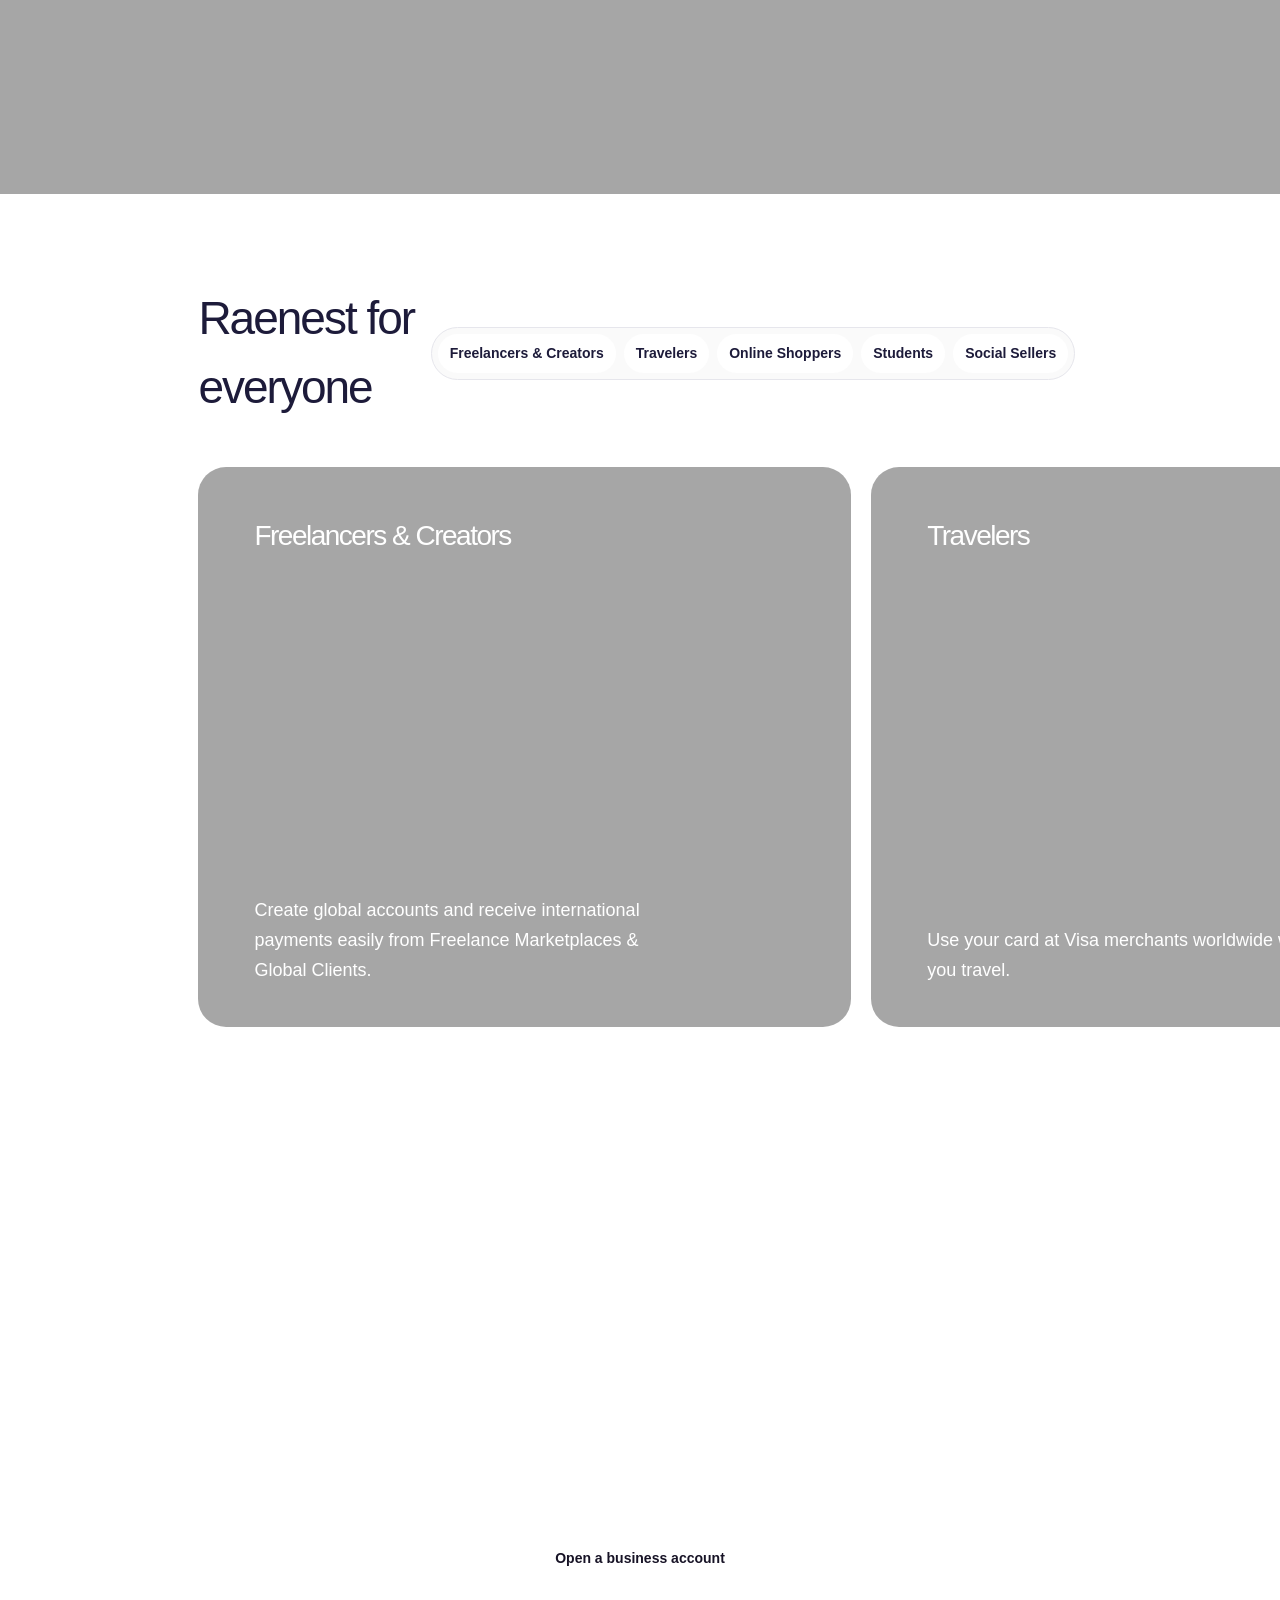
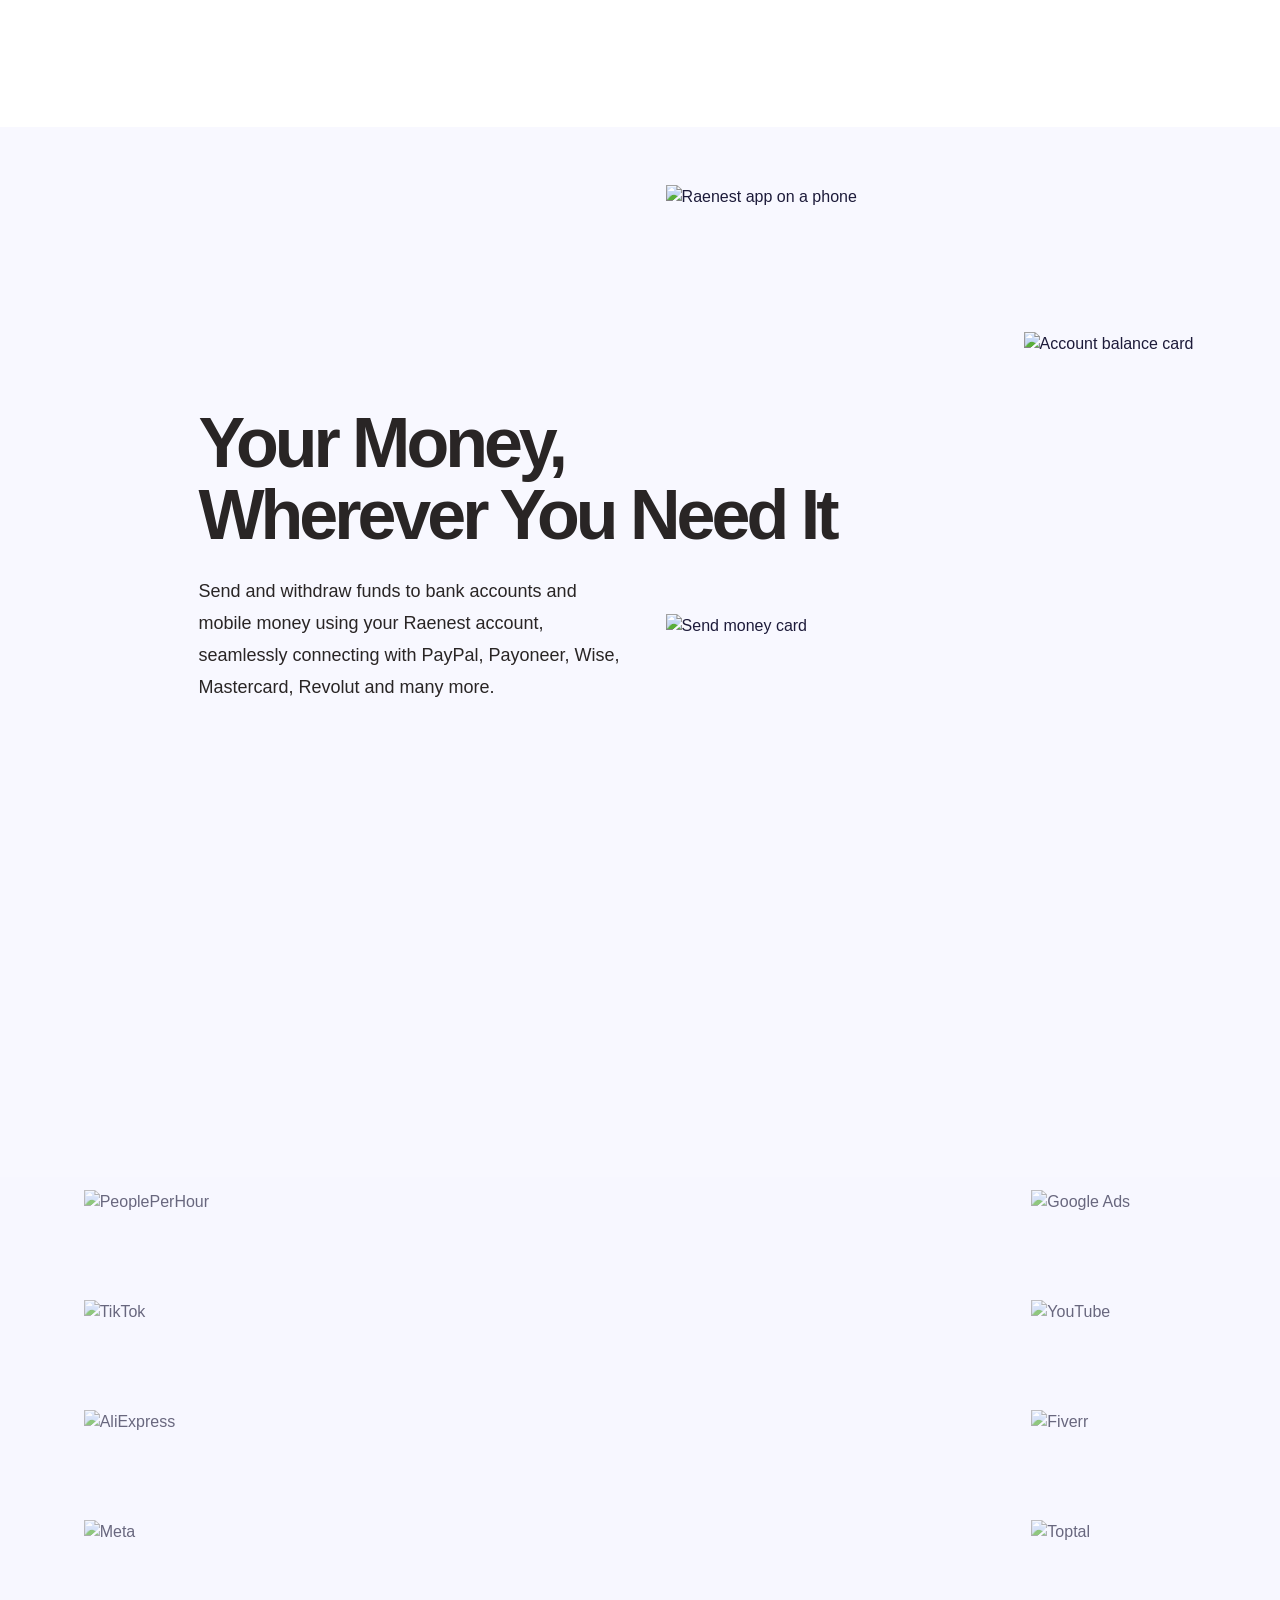
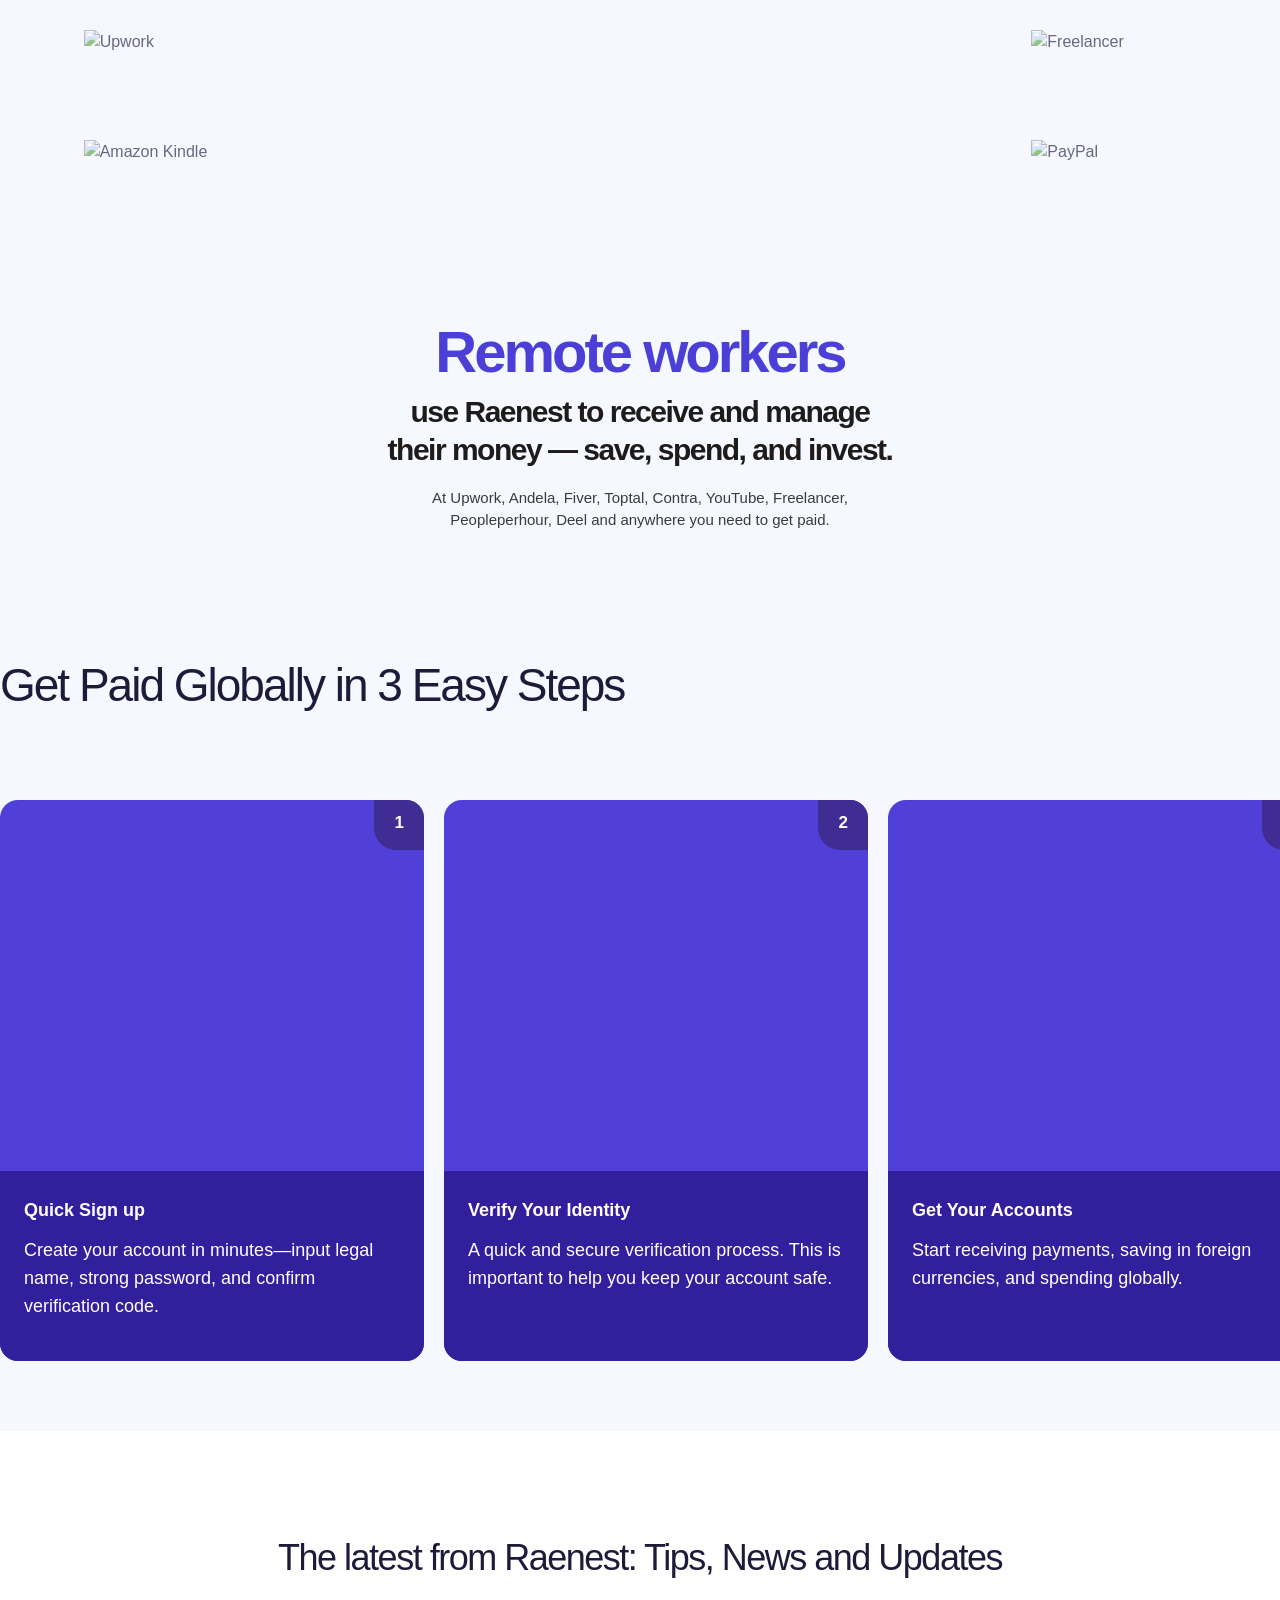
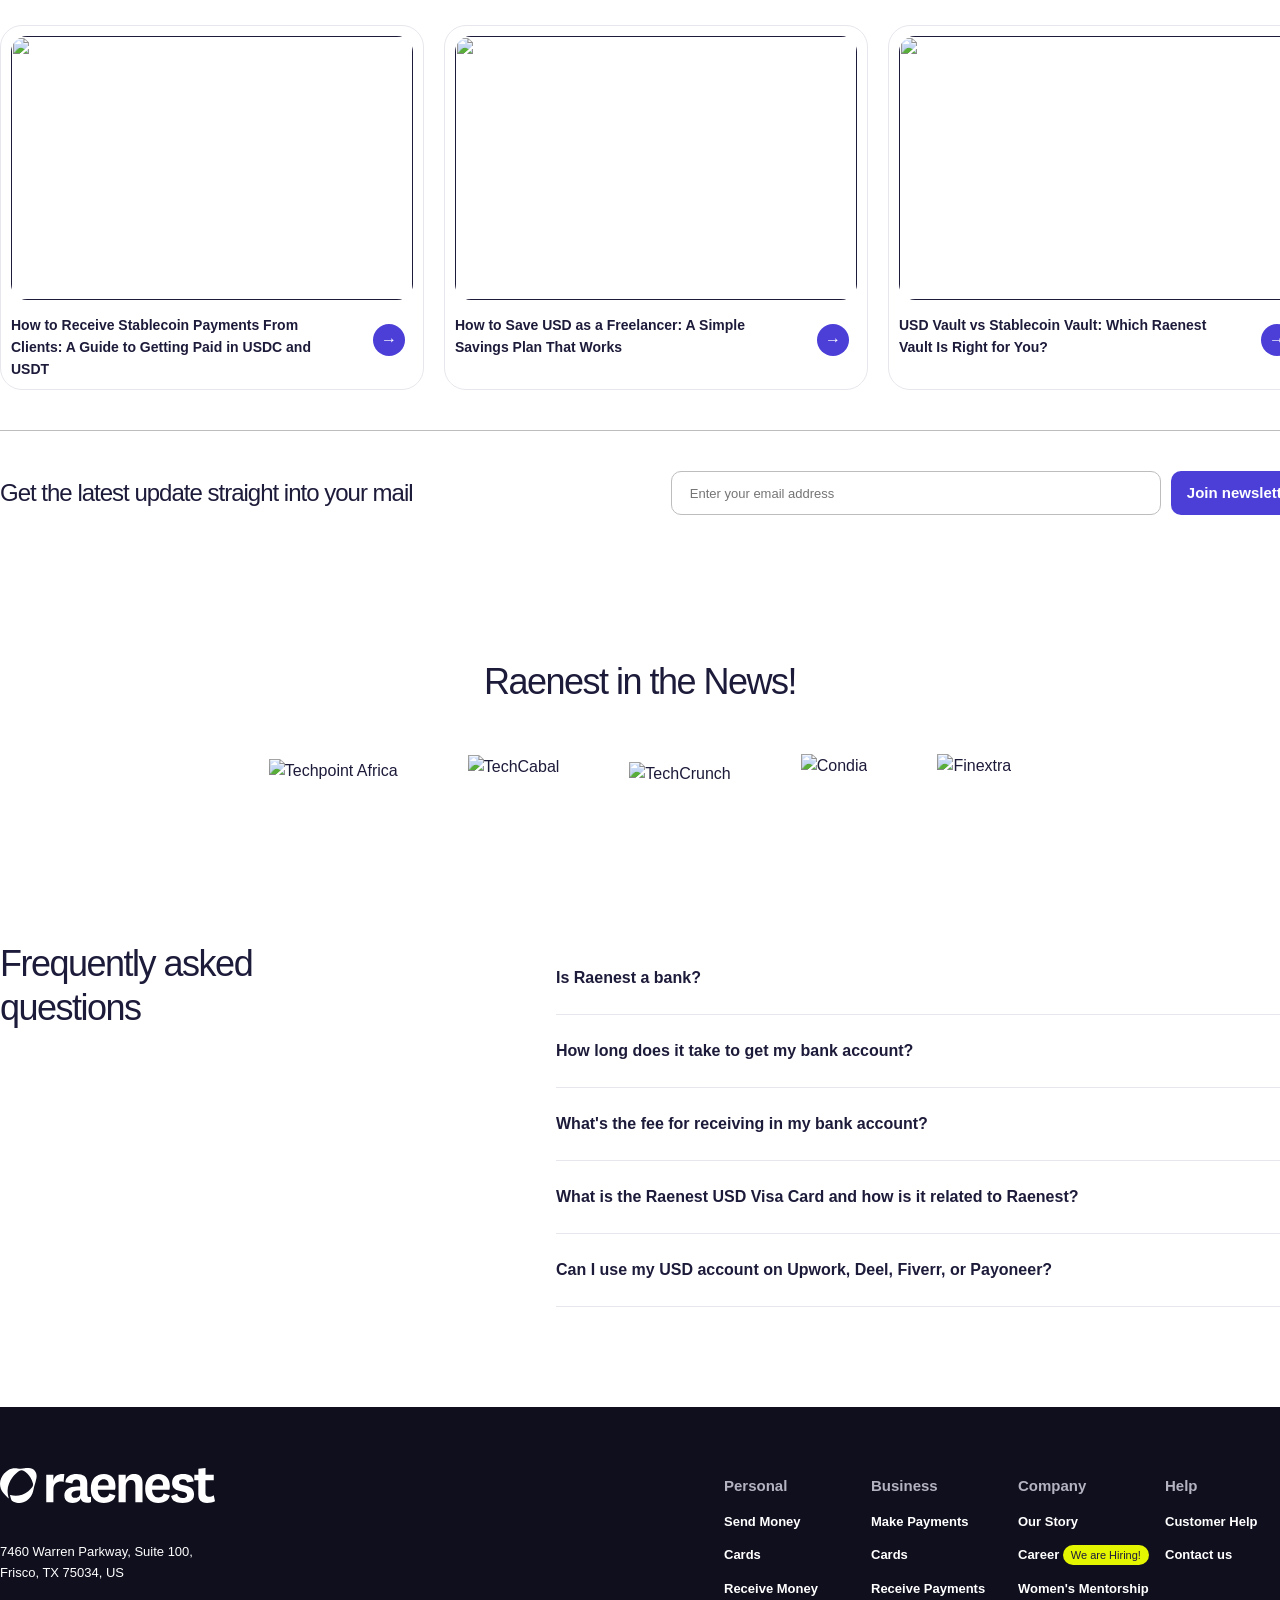
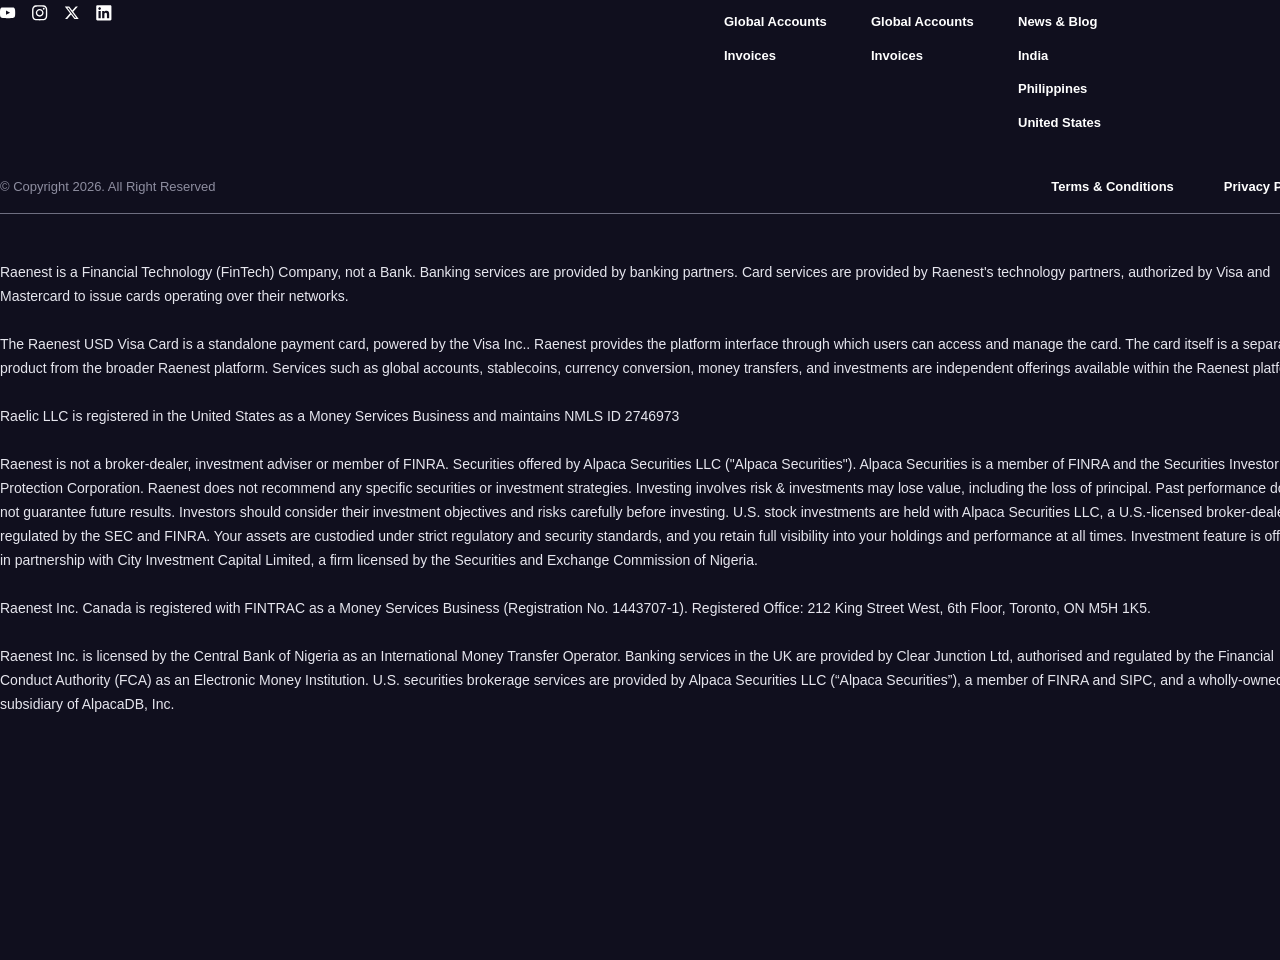
==== commit ab3ecde7: "Add svg files" ====
--- a/index.html
+++ b/index.html
@@ -13,20 +13,20 @@
     <div class="nav-left">
       <img class="logo" src="download.svg" alt="raenest">
       <div class="pills">
-        <a class="pill pill-active" href="#">Personal</a>
-        <a class="pill" href="#">Business</a>
+        <a class="pill pill-active" href="">Personal</a>
+        <a class="pill" href="">Business</a>
       </div>
     </div>
 
     <div class="nav-links">
 
       <div class="has-menu">
-        <a class="nav-link" href="#">Products</a>
+        <a class="nav-link" href="">Products</a>
 
         <div class="menu">
           <div class="menu-box">
 
-            <a href="#" class="menu-link">
+            <a href="" class="menu-link">
               <span class="menu-icon"><img src="https://cdn.prod.website-files.com/67d8614570bbea9ea5932686/680ce2bf1e6a785ba85c13cb_Transfer.svg" alt=""></span>
               <span class="menu-text">
                 <span class="menu-title">Send Money</span>
@@ -34,7 +34,7 @@
               </span>
             </a>
 
-            <a href="#" class="menu-link">
+            <a href="" class="menu-link">
               <span class="menu-icon"><img src="https://cdn.prod.website-files.com/67d8614570bbea9ea5932686/68239c0dc29e29453547ee6a_cards.svg" alt=""></span>
               <span class="menu-text">
                 <span class="menu-title">Cards</span>
@@ -42,7 +42,7 @@
               </span>
             </a>
 
-            <a href="#" class="menu-link">
+            <a href="" class="menu-link">
               <span class="menu-icon"><img src="https://cdn.prod.website-files.com/67d8614570bbea9ea5932686/680ce2a61e6a785ba85c078c_payment.svg" alt=""></span>
               <span class="menu-text">
                 <span class="menu-title">Receive Money</span>
@@ -50,7 +50,7 @@
               </span>
             </a>
 
-            <a href="#" class="menu-link">
+            <a href="" class="menu-link">
               <span class="menu-icon"><img src="https://cdn.prod.website-files.com/67d8614570bbea9ea5932686/680ce2953da744757b732669_account.svg" alt=""></span>
               <span class="menu-text">
                 <span class="menu-title">Global Accounts</span>
@@ -58,7 +58,7 @@
               </span>
             </a>
 
-            <a href="#" class="menu-link">
+            <a href="" class="menu-link">
               <span class="menu-icon"><img src="https://cdn.prod.website-files.com/67d8614570bbea9ea5932686/680ce2d0e8ed903a584503c4_invoices.svg" alt=""></span>
               <span class="menu-text">
                 <span class="menu-title">Invoices</span>
@@ -66,7 +66,7 @@
               </span>
             </a>
 
-            <a href="#" class="menu-link">
+            <a href="" class="menu-link">
               <span class="menu-icon"><img src="https://cdn.prod.website-files.com/67d8614570bbea9ea5932686/695ce6f93717922d4d1199cd_Investment.png" alt=""></span>
               <span class="menu-text">
                 <span class="menu-title">US Stocks</span>
@@ -74,7 +74,7 @@
               </span>
             </a>
 
-            <a href="#" class="menu-link">
+            <a href="" class="menu-link">
               <span class="menu-icon"><img src="https://cdn.prod.website-files.com/67d8614570bbea9ea5932686/696a46376def75bcf4f008f6_Icon.png" alt=""></span>
               <span class="menu-text">
                 <span class="menu-title">Upwork</span>
@@ -82,7 +82,7 @@
               </span>
             </a>
 
-            <a href="#" class="menu-link">
+            <a href="" class="menu-link">
               <span class="menu-icon"><img src="https://cdn.prod.website-files.com/67d8614570bbea9ea5932686/696a7dbfd07b3600199ad467_Item.png" alt=""></span>
               <span class="menu-text">
                 <span class="menu-title">Stablecoins</span>
@@ -97,12 +97,12 @@
       </div>
 
       <div class="has-menu">
-        <a class="nav-link" href="#">Earn</a>
+        <a class="nav-link" href="">Earn</a>
 
         <div class="menu">
           <div class="menu-box earn-menu">
 
-            <a href="#" class="menu-link">
+            <a href="" class="menu-link">
               <span class="menu-icon"><img src="https://cdn.prod.website-files.com/67d8614570bbea9ea5932686/680ce36fd81697df3fcadbd6_Referrals.svg" alt=""></span>
               <span class="menu-text">
                 <span class="menu-title">Referral</span>
@@ -110,7 +110,7 @@
               </span>
             </a>
 
-            <a href="#" class="menu-link">
+            <a href="" class="menu-link">
               <span class="menu-icon"><img src="https://cdn.prod.website-files.com/67d8614570bbea9ea5932686/680ce2ec27b16308a5434836_Creator%20Club.svg" alt=""></span>
               <span class="menu-text">
                 <span class="menu-title">Creator Club</span>
@@ -118,7 +118,7 @@
               </span>
             </a>
 
-            <a href="#" class="menu-link">
+            <a href="" class="menu-link">
               <span class="menu-icon"><img src="https://cdn.prod.website-files.com/67d8614570bbea9ea5932686/680ce343d4a3798fc70686c3_Rewards.svg" alt=""></span>
               <span class="menu-text">
                 <span class="menu-title">Rewards</span>
@@ -173,11 +173,11 @@
       <p class="hero-description">Get paid from anywhere in global currencies and do more with money—spend, earn on savings, and invest.</p>
 
       <div class="hero-buttons">
-        <a href="#" class="create-button">Create an account</a>
+        <a href="" class="create-button">Create an account</a>
 
         <div class="download-area">
-          <a href="#" class="download-button">
-            <img class="store-icons" src="store-icons.svg" alt="">
+          <a href="" class="download-button">
+            <img class="store-icons" src="apple.svg" alt="">
             Download app
           </a>
 
@@ -305,7 +305,7 @@
       <div class="feature-text">
         <h2>The reliable way to get paid</h2>
         <p>Get paid on time, every time, with accounts in USD, GBP, or EUR, plus easy invoicing and payment links.</p>
-        <a href="#" class="learn-link">Learn more <span class="arrow-dot">&#8594;</span></a>
+        <a href="" class="learn-link">Learn more <span class="arrow-dot">&#8594;</span></a>
       </div>
     </div>
 
@@ -316,7 +316,7 @@
       <div class="feature-text">
         <h2>Global Accounts</h2>
         <p>Get USD, GBP, EUR, USDT and USDC accounts in minutes so you can focus on what matters most—receiving, spending and saving your money.</p>
-        <a href="#" class="learn-link">Learn more <span class="arrow-dot">&#8594;</span></a>
+        <a href="" class="learn-link">Learn more <span class="arrow-dot">&#8594;</span></a>
       </div>
 
       <img class="floating-image" src="https://cdn.prod.website-files.com/67d85bdb392a92fa03e2f524/67dbf3dd29d1f0d510cbbadb_slider%201%20ui%20element%2002.svg" alt="">
@@ -331,7 +331,7 @@
       <div class="feature-text">
         <h2>Cards for every occasion</h2>
         <p>Work, shop, travel – you decide. Our virtual and physical cards give you the power with transparent pricing, accepted wherever Visa is accepted. Whether it's Google, Canva, Zoom, AWS, Amazon, eBay etc. We've got you.</p>
-        <a href="#" class="learn-link">Learn more <span class="arrow-dot">&#8594;</span></a>
+        <a href="" class="learn-link">Learn more <span class="arrow-dot">&#8594;</span></a>
       </div>
     </div>
 
@@ -342,7 +342,7 @@
       <div class="feature-text">
         <h2>Fast money transfers</h2>
         <p>Sending money is now easier and more affordable with reasonable upfront transaction fees and flexible transfer options. Get started today and send your first transfer in minutes.</p>
-        <a href="#" class="learn-link">Learn more <span class="arrow-dot">&#8594;</span></a>
+        <a href="" class="learn-link">Learn more <span class="arrow-dot">&#8594;</span></a>
       </div>
     </div>
 
@@ -353,7 +353,7 @@
       <div class="feature-text">
         <h2>Exclusive rewards &amp; perks</h2>
         <p>The more you transact, the more you earn real money — unlock monthly rewards.</p>
-        <a href="#" class="learn-link">Learn more <span class="arrow-dot">&#8594;</span></a>
+        <a href="" class="learn-link">Learn more <span class="arrow-dot">&#8594;</span></a>
       </div>
     </div>
 
@@ -526,7 +526,7 @@
 
     <div class="blog-row">
 
-      <a href="#" class="blog-card">
+      <a href="" class="blog-card">
         <div class="blog-img">
           <img src="https://cdn.prod.website-files.com/67d8614570bbea9ea5932686/6aeb5631c6ea77515058d1ca_how%20to%20receive%20stablecoin.png" alt="">
         </div>
@@ -534,7 +534,7 @@
         <span class="blog-arrow">&#8594;</span>
       </a>
 
-      <a href="#" class="blog-card">
+      <a href="" class="blog-card">
         <div class="blog-img">
           <img src="https://cdn.prod.website-files.com/67d8614570bbea9ea5932686/6aeb4e02970096c683067dca_How%20to%20save%20in%20USD.png" alt="">
         </div>
@@ -542,7 +542,7 @@
         <span class="blog-arrow">&#8594;</span>
       </a>
 
-      <a href="#" class="blog-card">
+      <a href="" class="blog-card">
         <div class="blog-img">
           <img src="https://cdn.prod.website-files.com/67d8614570bbea9ea5932686/6aeb41f84e2b49672719824b_usd%20vs%20stablecoin.png" alt="">
         </div>
@@ -557,7 +557,7 @@
 
       <div class="newsletter-form">
         <input type="text" placeholder="Enter your email address">
-        <a href="#" class="newsletter-button">Join newsletter</a>
+        <a href="" class="newsletter-button">Join newsletter</a>
       </div>
     </div>
 
@@ -570,7 +570,7 @@
     <div class="press-logos">
       <img class="techpoint" src="https://cdn.prod.website-files.com/67d85bdb392a92fa03e2f524/6974d282ff50ab3842ae30f0_images%20(4).png" alt="Techpoint Africa">
       <img class="techcabal" src="https://cdn.prod.website-files.com/67d85bdb392a92fa03e2f524/6974d2188a5346d4453f3396_TC-Logos_TC-Logo-_-Orange-Combination-Mark-p-1600.png" alt="TechCabal">
-      <img class="techcrunch" src="PASTE-TECHCRUNCH-URL-HERE" alt="TechCrunch">
+      <img class="techcrunch" src="https://cdn.prod.website-files.com/67d85bdb392a92fa03e2f524/6970c15f74f1c628029c77b8_techcrunch-logo%201.jpg" alt="TechCrunch">
       <img class="condia" src="https://cdn.prod.website-files.com/67d85bdb392a92fa03e2f524/6974d1e6c08b68dd8a635dd7_logo-condia.b26a2aa3.png" alt="Condia">
       <img class="finextra" src="https://cdn.prod.website-files.com/67d85bdb392a92fa03e2f524/6970ab3af79887faec24d46a_finextra-logo.png" alt="Finextra">
     </div>
@@ -618,13 +618,13 @@
       <div class="footer-top">
 
         <div class="footer-left">
-          <img class="footer-logo" src="PASTE-WHITE-LOGO-URL-HERE" alt="raenest">
+          <img class="footer-logo" src="rae.svg" alt="raenest">
           <p class="footer-address">7460 Warren Parkway, Suite 100,<br>Frisco, TX 75034, US</p>
           <div class="footer-social">
-            <a href="#"><img src="PASTE-YOUTUBE-ICON-URL-HERE" alt="YouTube"></a>
-            <a href="#"><img src="PASTE-INSTAGRAM-ICON-URL-HERE" alt="Instagram"></a>
-            <a href="#"><img src="PASTE-X-ICON-URL-HERE" alt="X"></a>
-            <a href="#"><img src="PASTE-LINKEDIN-ICON-URL-HERE" alt="LinkedIn"></a>
+            <a href=""><img src="yt.svg" alt="YouTube"></a>
+            <a href=""><img src="ig.svg" alt="Instagram"></a>
+            <a href=""><img src="x.svg" alt="X"></a>
+            <a href=""><img src="link.svg" alt="LinkedIn"></a>
           </div>
         </div>
 
@@ -632,37 +632,37 @@
 
           <div class="footer-column">
             <h4>Personal</h4>
-            <a href="#">Send Money</a>
-            <a href="#">Cards</a>
-            <a href="#">Receive Money</a>
-            <a href="#">Global Accounts</a>
-            <a href="#">Invoices</a>
+            <a href="">Send Money</a>
+            <a href="">Cards</a>
+            <a href="">Receive Money</a>
+            <a href="">Global Accounts</a>
+            <a href="">Invoices</a>
           </div>
 
           <div class="footer-column">
             <h4>Business</h4>
-            <a href="#">Make Payments</a>
-            <a href="#">Cards</a>
-            <a href="#">Receive Payments</a>
-            <a href="#">Global Accounts</a>
-            <a href="#">Invoices</a>
+            <a href="">Make Payments</a>
+            <a href="">Cards</a>
+            <a href="">Receive Payments</a>
+            <a href="">Global Accounts</a>
+            <a href="">Invoices</a>
           </div>
 
           <div class="footer-column">
             <h4>Company</h4>
-            <a href="#">Our Story</a>
-            <a href="#" class="career">Career <span class="hiring">We are Hiring!</span></a>
-            <a href="#">Women's Mentorship</a>
+            <a href="">Our Story</a>
+            <a href="" class="career">Career <span class="hiring">We are Hiring!</span></a>
+            <a href="">Women's Mentorship</a>
             <a href="https://www.raenest.com/blog">News &amp; Blog</a>
-            <a href="#">India</a>
-            <a href="#">Philippines</a>
-            <a href="#">United States</a>
+            <a href="">India</a>
+            <a href="">Philippines</a>
+            <a href="">United States</a>
           </div>
 
           <div class="footer-column">
             <h4>Help</h4>
-            <a href="#">Customer Help</a>
-            <a href="#">Contact us</a>
+            <a href="">Customer Help</a>
+            <a href="">Contact us</a>
           </div>
 
         </div>
@@ -671,8 +671,8 @@
       <div class="footer-bar">
         <span class="copyright">© Copyright 2026. All Right Reserved</span>
         <div class="footer-legal">
-          <a href="#">Terms &amp; Conditions</a>
-          <a href="#">Privacy Policy</a>
+          <a href="">Terms &amp; Conditions</a>
+          <a href="">Privacy Policy</a>
         </div>
       </div>
 
--- a/p.css
+++ b/p.css
@@ -1365,4 +1365,734 @@
   font-size: 14px;
   line-height: 24px;
   color: #E6E6EE;
+}
+
+
+
+.nav-toggle {
+  display: none;
+}
+
+.nav-burger {
+  display: none;
+}
+
+@media (max-width: 1200px) {
+  .steps h2,
+  .steps-row,
+  .blog-row,
+  .newsletter,
+  .faq,
+  .footer-content {
+    width: 90%;
+    max-width: 1312px;
+  }
+
+  .step-card,
+  .blog-card {
+    flex: 1;
+    width: auto;
+  }
+
+  .step-card {
+    height: auto;
+  }
+
+  .blog-card {
+    height: auto;
+    padding-bottom: 70px;
+  }
+
+  .blog-card h3 {
+    width: calc(100% - 60px);
+  }
+
+  .newsletter-form input {
+    width: 320px;
+  }
+
+  .faq-list {
+    width: 62%;
+  }
+
+  .faq-answer {
+    width: 100%;
+  }
+
+  .footer-nav {
+    flex-wrap: wrap;
+    justify-content: flex-end;
+    gap: 20px;
+  }
+}
+
+@media (max-width: 1100px) {
+  .nav-left {
+    margin-left: 5%;
+    gap: 20px;
+  }
+
+  .nav-right {
+    margin-right: 5%;
+  }
+
+  .nav-links {
+    gap: 36px;
+  }
+
+  .language {
+    margin-right: 20px;
+  }
+
+  .login-button,
+  .signup-button {
+    left: 0;
+  }
+
+  .hero-text {
+    left: 8%;
+  }
+
+  .hero-text h1 {
+    width: 520px;
+    font-size: 64px;
+    line-height: 78px;
+    letter-spacing: -2px;
+  }
+
+  .flag-strip {
+    width: 520px;
+  }
+
+  .hero-woman {
+    right: 3%;
+    height: 680px;
+  }
+
+  .hero-card {
+    left: 38%;
+    width: 270px;
+  }
+
+  .money-text {
+    left: 6%;
+  }
+
+  .money-text h2 {
+    width: 460px;
+    font-size: 54px;
+    line-height: 58px;
+    letter-spacing: -3px;
+  }
+
+  .money-text p {
+    width: 380px;
+  }
+
+  .money-visual {
+    left: 56%;
+  }
+
+  .audience-top {
+    padding: 0 6%;
+  }
+
+  .audience-row {
+    margin-left: 6%;
+  }
+
+  .audience-card {
+    width: 70vw;
+  }
+
+  .feature-label {
+    left: 8%;
+  }
+
+  .reviews {
+    width: 86%;
+  }
+
+  .partner-logos {
+    width: 86%;
+  }
+}
+
+@media (max-width: 900px) {
+  .navbar {
+    flex-wrap: wrap;
+    height: auto;
+    padding: 16px 5%;
+  }
+
+  .nav-left {
+    flex: 1;
+    margin-left: 0;
+  }
+
+  .nav-burger {
+    display: flex;
+    flex-direction: column;
+    gap: 5px;
+    padding: 8px;
+    cursor: pointer;
+  }
+
+  .nav-burger span {
+    display: block;
+    width: 24px;
+    height: 2px;
+    background-color: #1D1B3A;
+  }
+
+  .nav-links,
+  .nav-right {
+    display: none;
+    width: 100%;
+  }
+
+  .nav-toggle:checked ~ .nav-links {
+    display: flex;
+    flex-direction: column;
+    gap: 20px;
+    padding: 24px 0 8px;
+  }
+
+  .nav-toggle:checked ~ .nav-right {
+    display: flex;
+    flex-direction: column;
+    align-items: stretch;
+    gap: 14px;
+    margin: 0;
+    padding: 16px 0;
+  }
+
+  .has-menu:hover .menu {
+    display: none;
+  }
+
+  .language {
+    margin-right: 0;
+    margin-bottom: 4px;
+  }
+
+  .language-menu {
+    left: 0;
+  }
+
+  .login-button,
+  .signup-button {
+    justify-content: center;
+    margin-left: 0;
+    height: 46px;
+  }
+
+  .hero {
+    display: flex;
+    flex-direction: column;
+    height: auto;
+    padding: 40px 6% 0;
+  }
+
+  .hero-text {
+    position: relative;
+    top: auto;
+    left: auto;
+  }
+
+  .flag-strip {
+    width: 100%;
+    max-width: 520px;
+  }
+
+  .hero-text h1 {
+    width: auto;
+    margin-top: 24px;
+    font-size: 52px;
+    line-height: 60px;
+    letter-spacing: -2px;
+  }
+
+  .hero-description {
+    width: auto;
+    max-width: 420px;
+  }
+
+  .hero-buttons {
+    margin-top: 32px;
+  }
+
+  .hero-woman {
+    position: relative;
+    top: auto;
+    right: auto;
+    height: auto;
+    width: 80%;
+    max-width: 440px;
+    margin: 30px auto 0;
+  }
+
+  .hero-card {
+    top: auto;
+    bottom: 40px;
+    left: 6%;
+    width: 240px;
+  }
+
+  .trust-section {
+    min-height: 0;
+    padding-bottom: 20px;
+  }
+
+  .trust-title {
+    padding: 0 6%;
+    line-height: 1.6;
+  }
+
+  .partner-logos {
+    flex-wrap: wrap;
+    justify-content: center;
+    gap: 24px 36px;
+    width: 90%;
+  }
+
+  .trust-heading {
+    margin-top: 80px;
+    padding: 0 6%;
+  }
+
+  .trust-heading h2 {
+    font-size: 32px;
+    line-height: 42px;
+    letter-spacing: -1px;
+  }
+
+  .trust-heading p {
+    font-size: 18px;
+  }
+
+  .reviews {
+    flex-direction: column;
+    width: 90%;
+    margin-top: 40px;
+  }
+
+  .review-card {
+    min-height: 0;
+  }
+
+  .video-thumb {
+    height: 320px;
+  }
+
+  .play-icon {
+    top: 50%;
+    margin-top: -20px;
+  }
+
+  .feature-label {
+    top: 8%;
+    left: 8%;
+    font-size: 20px;
+  }
+
+  .feature .feature-text {
+    left: 8%;
+    right: 8%;
+    top: auto;
+    bottom: 8%;
+    width: auto;
+    z-index: 2;
+  }
+
+  .feature-text h2 {
+    font-size: 34px;
+    line-height: 38px;
+    letter-spacing: -1.5px;
+  }
+
+  .feature .floating-image {
+    left: 50%;
+    top: 18%;
+    width: 240px;
+    transform: translateX(-50%);
+  }
+
+  .feature-cards .floating-image {
+    width: 280px;
+  }
+
+  .notification {
+    left: 8%;
+    right: 8%;
+    top: 22%;
+    width: auto;
+  }
+
+  .audience {
+    padding: 60px 0;
+  }
+
+  .audience-top {
+    flex-direction: column;
+    align-items: flex-start;
+    gap: 24px;
+    padding: 0 6%;
+    margin-bottom: 30px;
+  }
+
+  .audience-top h2 {
+    font-size: 34px;
+    letter-spacing: -1.5px;
+  }
+
+  .audience-tabs {
+    max-width: 100%;
+    overflow-x: auto;
+  }
+
+  .audience-row {
+    margin-left: 6%;
+  }
+
+  .audience-card {
+    width: 84vw;
+    height: 440px;
+  }
+
+  .audience-card h3 {
+    top: 32px;
+    left: 28px;
+  }
+
+  .audience-card p {
+    left: 28px;
+    bottom: 32px;
+    width: calc(100% - 56px);
+    font-size: 16px;
+    line-height: 26px;
+  }
+
+  .business-banner {
+    height: auto;
+    padding: 64px 24px;
+    margin-top: 60px;
+    border-radius: 28px;
+  }
+
+  .business-banner h2 {
+    font-size: 38px;
+    letter-spacing: -1.5px;
+  }
+
+  .business-banner p {
+    margin-bottom: 36px;
+    font-size: 16px;
+  }
+
+  .business-banner p br {
+    display: none;
+  }
+
+  .money {
+    height: 900px;
+  }
+
+  .money-text {
+    top: 60px;
+    left: 6%;
+    right: 6%;
+  }
+
+  .money-text h2 {
+    width: auto;
+    font-size: 42px;
+    line-height: 46px;
+    letter-spacing: -2px;
+  }
+
+  .money-text p {
+    width: auto;
+    font-size: 16px;
+    line-height: 28px;
+  }
+
+  .money-visual {
+    top: 400px;
+    left: 50%;
+    margin-left: -220px;
+    transform: scale(0.8);
+    transform-origin: top left;
+  }
+
+  .logo-section {
+    flex-direction: column;
+    height: auto;
+    padding: 60px 0;
+    gap: 20px;
+  }
+
+  .side-logos {
+    width: 90%;
+    max-width: 390px;
+    gap: 16px;
+  }
+
+  .side-logos img {
+    width: 100px;
+    height: 55px;
+  }
+
+  .card-fan {
+    flex-shrink: 0;
+    transform: scale(0.8);
+    margin: -44px 0;
+  }
+
+  .word-section {
+    padding: 60px 0;
+  }
+
+  .word-list span {
+    font-size: 40px;
+    letter-spacing: -2px;
+  }
+
+  .word-section h3 {
+    width: 88%;
+    max-width: 520px;
+    font-size: 26px;
+    line-height: 34px;
+  }
+
+  .word-section p {
+    width: 88%;
+    max-width: 420px;
+  }
+
+  .steps h2 {
+    margin-bottom: 40px;
+    font-size: 34px;
+  }
+
+  .steps-row {
+    flex-direction: column;
+  }
+
+  .step-top {
+    height: 330px;
+  }
+
+  .signup-img,
+  .verify-img,
+  .accounts-img {
+    max-width: 90%;
+    object-fit: contain;
+  }
+
+  .step-bottom {
+    height: auto;
+    padding-bottom: 28px;
+  }
+
+  .step-bottom p {
+    font-size: 16px;
+    line-height: 26px;
+  }
+
+  .blog {
+    padding: 60px 0;
+  }
+
+  .blog h2 {
+    padding: 0 6%;
+    font-size: 28px;
+  }
+
+  .blog-row {
+    flex-direction: column;
+  }
+
+  .blog-img {
+    height: 230px;
+  }
+
+  .newsletter {
+    flex-direction: column;
+    align-items: stretch;
+    gap: 20px;
+  }
+
+  .newsletter-form {
+    flex-direction: column;
+  }
+
+  .newsletter-form input {
+    width: 100%;
+  }
+
+  .newsletter-button {
+    justify-content: center;
+  }
+
+  .press h2 {
+    padding: 0 6%;
+    font-size: 28px;
+  }
+
+  .press-logos {
+    flex-wrap: wrap;
+    gap: 28px 40px;
+    padding: 0 6%;
+  }
+
+  .faq {
+    flex-direction: column;
+    margin-top: 80px;
+    padding-bottom: 60px;
+  }
+
+  .faq h2 {
+    width: auto;
+    margin-bottom: 30px;
+    font-size: 30px;
+  }
+
+  .faq-list {
+    width: 100%;
+  }
+
+  .footer {
+    padding-bottom: 120px;
+  }
+
+  .footer-top {
+    flex-direction: column;
+    height: auto;
+    gap: 40px;
+    margin-bottom: 40px;
+  }
+
+  .footer-nav {
+    justify-content: flex-start;
+    gap: 30px 0;
+  }
+
+  .footer-column {
+    width: 50%;
+  }
+
+  .footer-bar {
+    flex-direction: column;
+    align-items: flex-start;
+    gap: 16px;
+  }
+
+  .footer-legal {
+    flex-wrap: wrap;
+    gap: 12px 24px;
+  }
+}
+
+@media (max-width: 480px) {
+  .logo {
+    width: 90px;
+  }
+
+  .nav-left {
+    gap: 12px;
+  }
+
+  .pill {
+    padding: 6px 12px;
+    font-size: 13px;
+  }
+
+  .hero-text h1 {
+    font-size: 42px;
+    line-height: 48px;
+    letter-spacing: -1.5px;
+  }
+
+  .hero-buttons {
+    flex-wrap: wrap;
+  }
+
+  .hero-card {
+    width: 200px;
+    bottom: 24px;
+  }
+
+  .trust-heading h2 {
+    font-size: 28px;
+    line-height: 38px;
+  }
+
+  .video-thumb {
+    height: 240px;
+  }
+
+  .feature-text h2 {
+    font-size: 30px;
+    line-height: 34px;
+  }
+
+  .feature-text p {
+    font-size: 14px;
+    line-height: 22px;
+  }
+
+  .feature .floating-image {
+    top: 16%;
+    width: 200px;
+  }
+
+  .feature-cards .floating-image {
+    width: 230px;
+  }
+
+  .audience-card {
+    height: 400px;
+  }
+
+  .business-banner h2 {
+    font-size: 32px;
+  }
+
+  .money {
+    height: 780px;
+  }
+
+  .money-text h2 {
+    font-size: 34px;
+    line-height: 38px;
+  }
+
+  .money-visual {
+    top: 360px;
+    margin-left: -165px;
+    transform: scale(0.6);
+  }
+
+  .card-fan {
+    transform: scale(0.52);
+    margin: -105px 0;
+  }
+
+  .word-list span {
+    font-size: 34px;
+  }
+
+  .word-section h3 {
+    font-size: 22px;
+    line-height: 30px;
+  }
+
+  .step-top {
+    height: 300px;
+  }
+
+  .footer-column {
+    width: 100%;
+  }
 }
